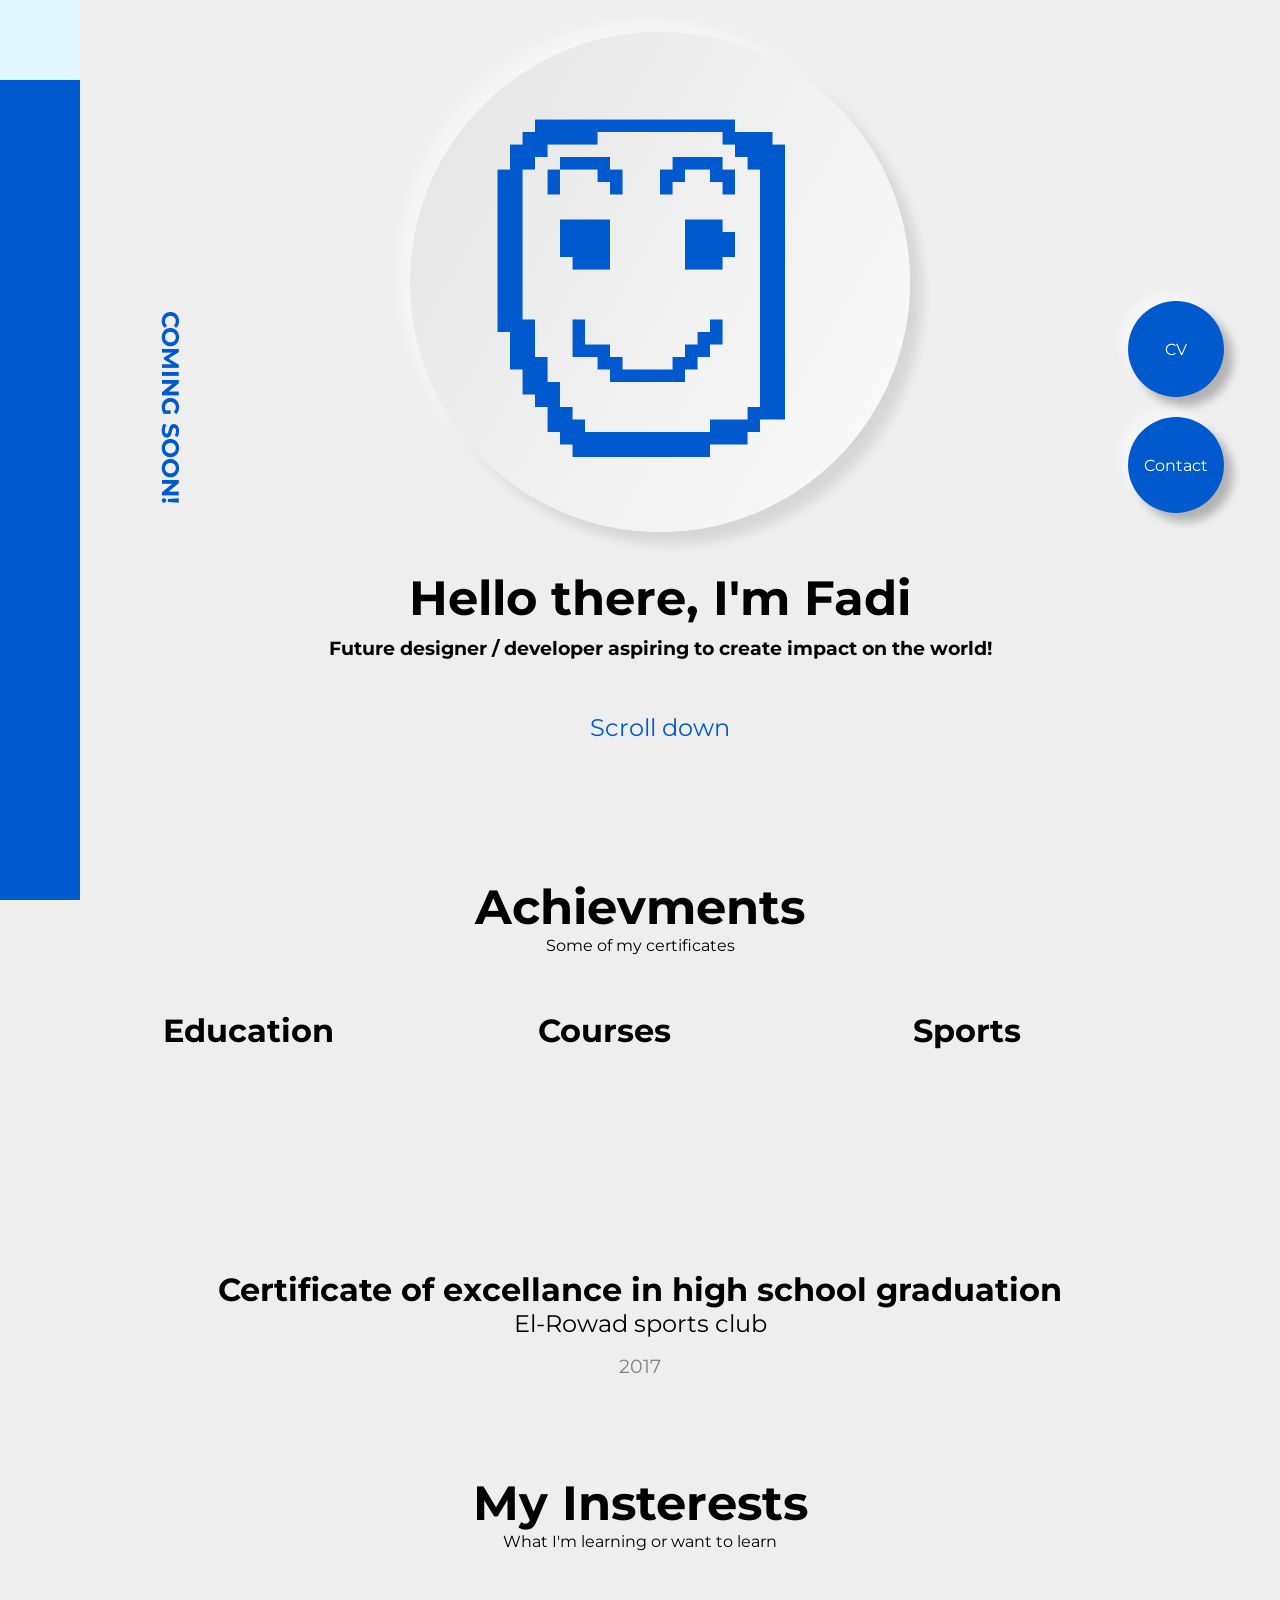
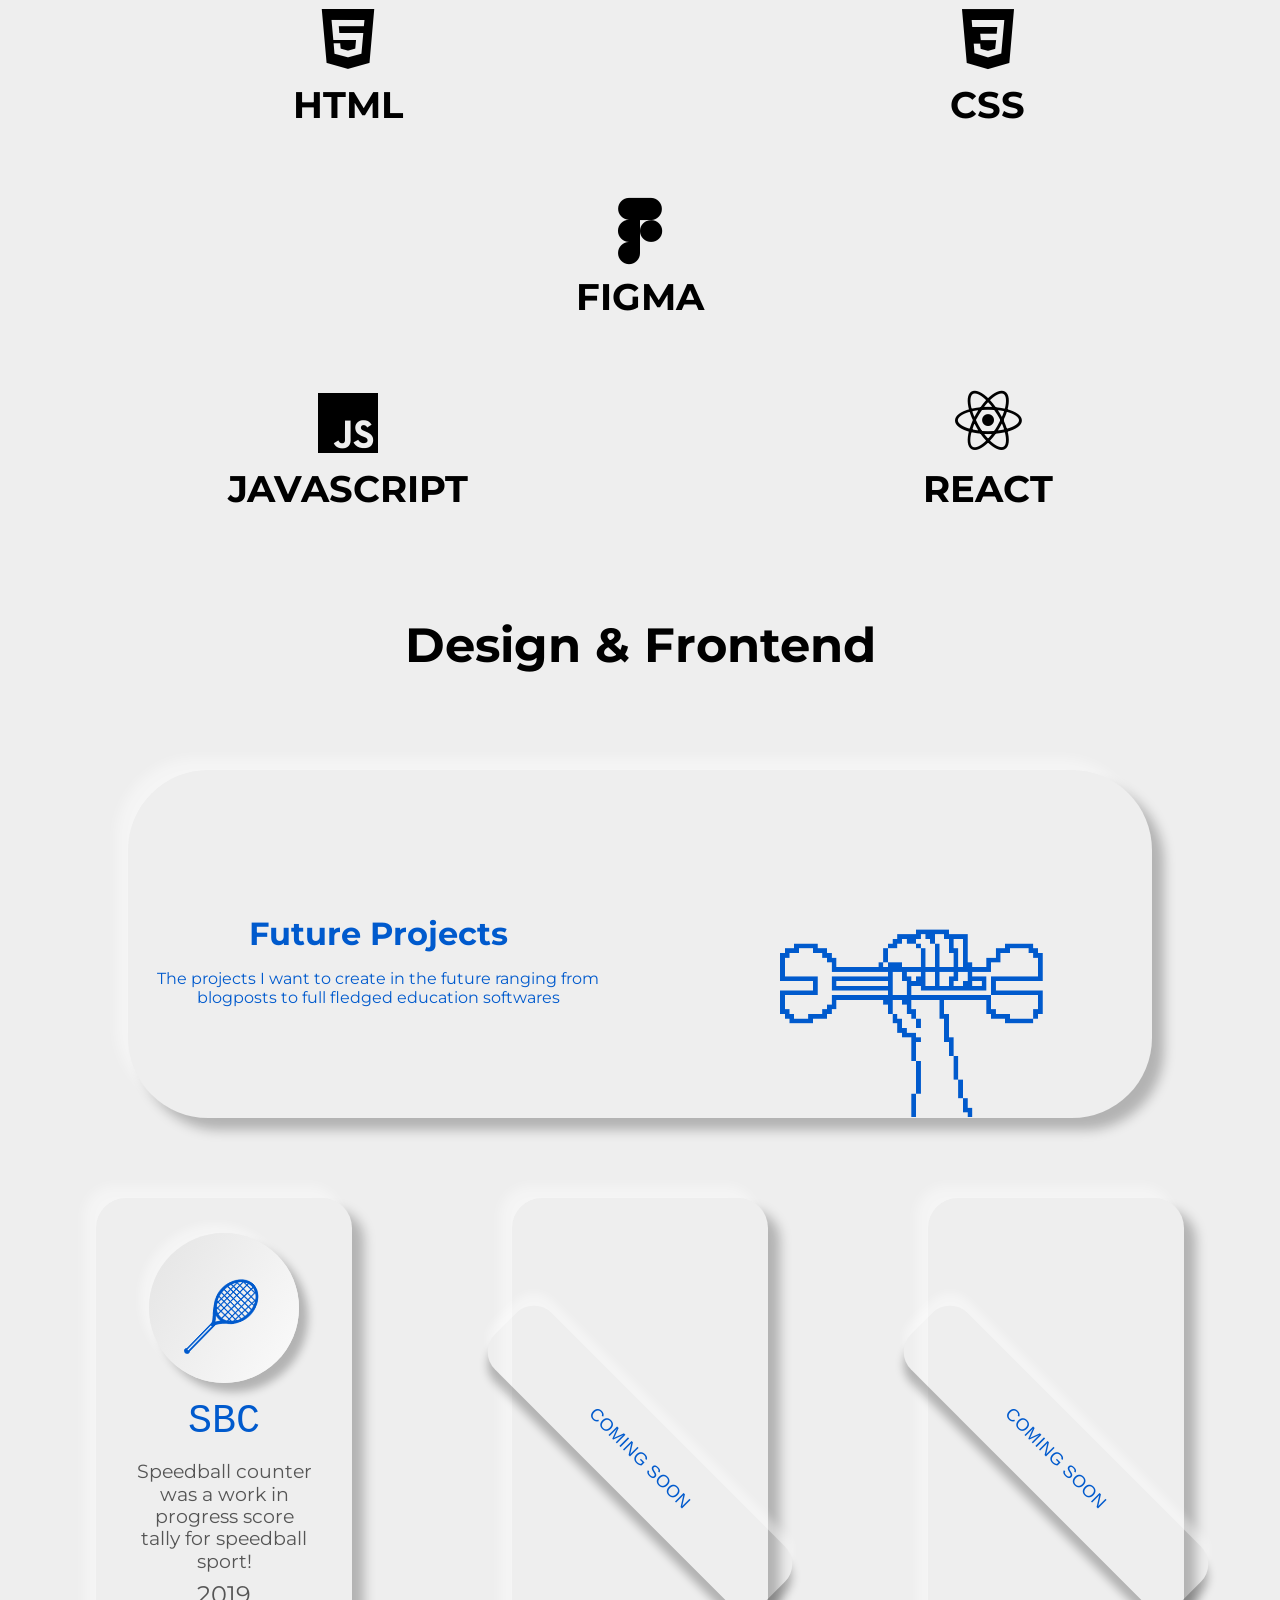
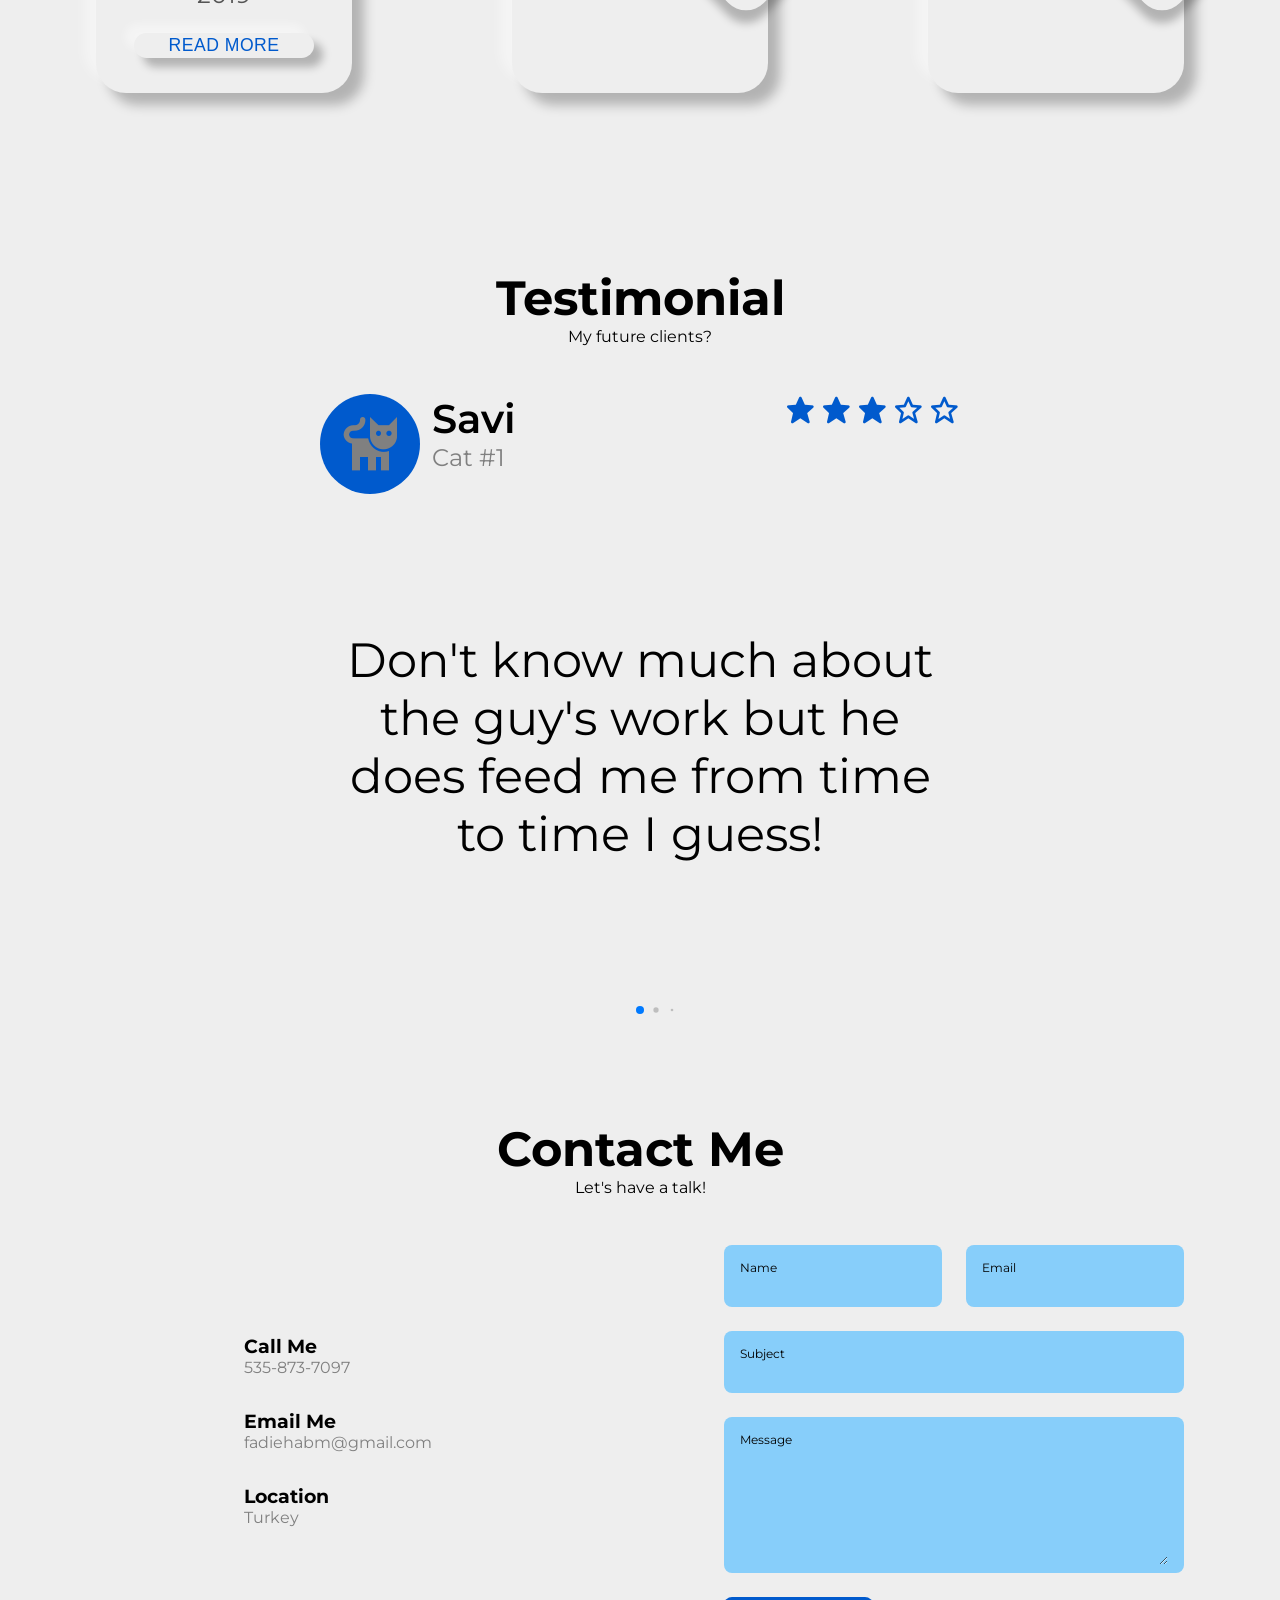
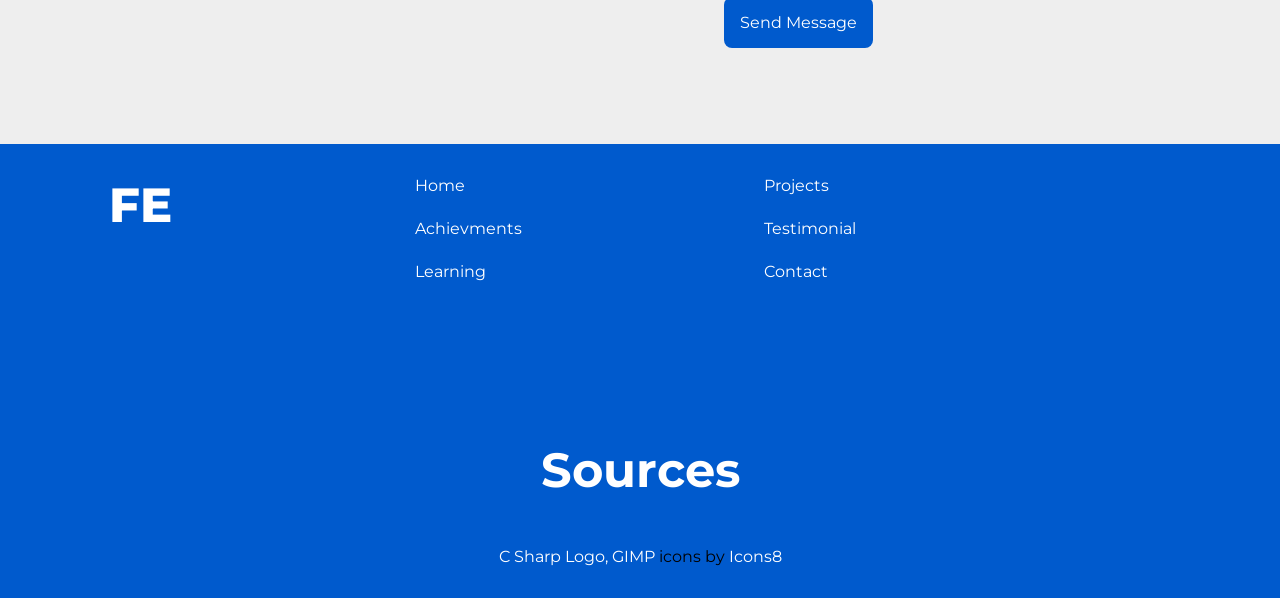
==== index.html @ aa42fa0e "Add files via upload" ====
<!DOCTYPE html>
<html lang="en">
    <head>
        <meta charset="UTF-8">
        <meta http-equiv="X-UA-Compatible" content="IE=edge">
        <meta name="viewport" content="width=device-width, initial-scale=1.0">
        <!--==================== TITLE & ICON ====================-->
        <title>F-Ehab</title>
        <link rel="icon" type="image/x-icon" href="favico.ico" />
        <!--==================== ICONS ====================-->
        <link rel="stylesheet" href="https://unicons.iconscout.com/release/v4.0.0/css/line.css">
        <link rel='stylesheet' href='https://unpkg.com/boxicons@2.1.2/css/boxicons.min.css'>
        <!--==================== CSS ====================-->
        <link rel="stylesheet" href="assets/css/styles.css">
        <!--==================== SWIPER CSS ====================-->
        <link rel="stylesheet" href="assets/css/swiper-bundle.min.css">
        <!--==================== SCROLL REVEAL ====================-->
        <script src="https://unpkg.com/scrollreveal"></script>
    </head>
    <body id="body-pd">
        <!--==================== NAV ====================-->
        <header class="header" id="header">
            <nav class="navbar" id="nav">
                <ul class="navbar-nav">
                    <li class="logo">
                        <a href="#home" class="nav-link active-link">
                            <span class="logo-text">fe</span>
                            <i class="uil uil-angle-double-right logo__icon"></i>
                        </a>
                    </li>
                    <li class="nav-item">
                        <a href="#achievment" class="nav-link">
                            <i class="uil uil-trophy"></i>
                            <span class="link-text">Achievments</span>
                        </a>
                    </li>
                    <li class="nav-item">
                        <a href="#learning" class="nav-link">
                            <i class="uil uil-graduation-cap"></i>
                            <span class="link-text">Insterests</span>
                        </a>
                    </li>
                    <li class="nav-item">
                        <a href="#projects" class="nav-link">
                            <i class="uil uil-wrench"></i>
                            <span class="link-text">Projects</span>
                        </a>
                    </li>
                    <li class="nav-item">
                        <a href="#testimonial" class="nav-link">
                            <i class="uil uil-star"></i>
                            <span class="link-text">Testimonial</span>
                        </a>
                    </li>
                    <li class="nav-item">
                        <a href="#contact" class="nav-link">
                            <i class="uil uil-comment-message"></i>
                            <span class="link-text">Contact</span>
                        </a>
                    </li>
                    <li class="nav-item">
                        <a class="nav-link color__mode__btn">
                            <i class="uil uil-moon"></i>
                            <span class="link-text">Theme</span>
                        </a>
                    </li>
                </ul>    
            </nav>
        </header>
        <!--==================== MAIN ====================-->
        <main class="main">
            <!--==================== HOME ====================-->
            <section class="home section" id="home">
                <div class="home__container container grid">
                    <div class="home__social">
                        <a href="#" class="home__social-icon">
                            <i class="uil uil-linkedin-alt"></i>
                        </a>
                        <a href="#" class="home__social-icon">
                            <i class="uil uil-dribbble"></i>
                        </a>
                        <a href="https://github.com/fe-designs" target="_blank" class="home__social-icon">
                            <i class="uil uil-github-alt"></i>
                        </a>
                    </div>
                    <h2 class="social__coming">COMING SOON!</h2>
                    <div class="home__content grid">
                        
                        <div class="home__img__bg">
                            <img src="assets/img/main/Blue Mask.png" class="home__image1" alt="">
                            <img src="assets/img/main/Happy mask.png" class="home__image2" alt="">
                        </div>

                        <div class="home__data">
                            <h1 class="home__title">Hello there, I'm Fadi</h1>
                            <h3 class="home__subtitle">Future designer / developer aspiring to create impact on the world!</h3>
                            <div class="home__scroll">
                                <a href="#achievment" class="home__scroll-button button--flex">
                                    <span class="home__scroll-name">Scroll down</span>
                                    <i class="uil uil-mouse-alt home__scroll-mouse"></i>
                                    <i class="uil uil-arrow-down home__scroll-arrow"></i>
                                </a>
                            </div>                            
                        </div>
                    </div>
                    <div class="home__buttons">
                        <a download="" href="assets/pdf/Dummy CV.pdf" class="home__button button button--flex">
                            <span class="button__text">CV</span>
                            <i class="uil uil-download-alt button__icon--download"></i>
                        </a>
                        <a href="#contact" class="home__button button button--flex">Contact<i class="uil uil-message button__icon"></i></a>
                    </div>
                </div>
            </section>
            <!--==================== ACHIEVMENT ====================-->
            <section class="achievment section" id="achievment">
                <h1 class="section__title">Achievments</h2>
                <span class="section__subtitle">Some of my certificates</span>
                <div class="achievment__container container">
                    <div class="achievment__tabs">
                        <div class="achievment__tab button--flex achievment__active" data-target='#education'>
                            <i class="uil uil-graduation-cap achievment__icon"></i>
                            <strong>Education</strong>
                        </div>
                        <div class="achievment__tab button--flex" data-target='#courses'>
                            <i class="uil uil-award achievment__icon"></i>
                            <strong>Courses</strong>
                        </div>
                        <div class="achievment__tab button--flex" data-target='#sports'>
                            <i class="uil uil-swimmer achievment__icon"></i>
                            <strong>Sports</strong>
                        </div>
                    </div>
                    <div class="achievment__sections">
                        <!--==================== ACIEVMENT  CONTENT 1 ====================-->
                        <div class="swiper achievment__content achievment__active" data-content id="education">
                            <div class="swiper-wrapper">
                                <!--==================== Certificate 1 ====================-->
                                <div class="achievment__data swiper-slide grid">
                                    <div class="certificate__images">
                                        <img src="assets/img/certificates/Academic/RC-A-1.png" class="certificate__image1" alt="">
                                    </div>
                                    <div class="certificate__data">
                                        <h3 class="certificate__title">Certificate of excellance in high school graduation</h3>
                                        <span class="certificate__subtitle">El-Rowad sports club</span>
                                        <div class="certificate__calender"><i class="uil uil-calendar-alt"></i>2017</div>
                                    </div>
                                </div>
                                
                            </div> 
                            <div class="swiper-button-next"></div>
                            <div class="swiper-button-prev"></div>
                            <div class="swiper-pagination"></div>                                                  
                        </div>
                        <!--==================== ACIEVMENT  CONTENT 2 ====================-->
                        <div class="swiper achievment__content" data-content id="courses">
                            <div class="swiper-wrapper">
                                <!--==================== Certificate 1 ====================-->
                                <div class="achievment__data swiper-slide grid">
                                    <div class="certificate__images">
                                        <img src="assets/img/certificates/U-D.png" class="certificate__image1" alt="">
                                    </div>
                                    <div class="certificate__data">
                                        <h3 class="certificate__title">Data Analysis</h3>
                                        <span class="certificate__subtitle">Udacity</span>
                                        <div class="certificate__calender"><i class="uil uil-calendar-alt"></i>2021</div>
                                    </div>
                                </div>    
                                <!--==================== Certificate 2 ====================-->
                                <div class="achievment__data swiper-slide grid">
                                    <div class="certificate__images">
                                        <img src="assets/img/certificates/U-M.png" class="certificate__image1" alt="">
                                    </div>
                                    <div class="certificate__data">
                                        <h3 class="certificate__title">Digital Marketing</h3>
                                        <span class="certificate__subtitle">Udacity</span>
                                        <div class="certificate__calender"><i class="uil uil-calendar-alt"></i>2020</div>
                                    </div>
                                </div>
                                <!--==================== Certificate 3 ====================-->
                                <div class="achievment__data swiper-slide grid">
                                    <div class="certificate__images">
                                        <img src="assets/img/certificates/U-W.png" class="certificate__image1" alt="">
                                    </div>
                                    <div class="certificate__data">
                                        <h3 class="certificate__title">Web Development</h3>
                                        <span class="certificate__subtitle">Udacity</span>
                                        <div class="certificate__calender"><i class="uil uil-calendar-alt"></i>2020</div>
                                    </div>
                                </div>
                                <!--==================== Certificate 4 ====================-->
                                <div class="achievment__data swiper-slide grid">
                                    <div class="certificate__images">
                                        <img src="assets/img/certificates/C-1.png" class="certificate__image1" alt="">
                                    </div>
                                    <div class="certificate__data">
                                        <h3 class="certificate__title">Python Programming</h3>
                                        <span class="certificate__subtitle">Coursera</span>
                                        <div class="certificate__calender"><i class="uil uil-calendar-alt"></i>2020</div>
                                    </div>
                                </div>
                                <!--==================== Certificate 5 ====================-->
                                <div class="achievment__data swiper-slide grid">
                                    <div class="certificate__images">
                                        <img src="assets/img/certificates/C-2.png" class="certificate__image1" alt="">
                                    </div>
                                    <div class="certificate__data">
                                        <h3 class="certificate__title">Python Programming</h3>
                                        <span class="certificate__subtitle">Coursera</span>
                                        <div class="certificate__calender"><i class="uil uil-calendar-alt"></i>2020</div>
                                    </div>
                                </div>
                                <!--==================== Certificate 6 ====================-->
                                <div class="achievment__data swiper-slide grid">
                                    <div class="certificate__images">
                                        <img src="assets/img/certificates/C-3.png" class="certificate__image1" alt="">
                                    </div>
                                    <div class="certificate__data">
                                        <h3 class="certificate__title">Python Programming</h3>
                                        <span class="certificate__subtitle">Coursera</span>
                                        <div class="certificate__calender"><i class="uil uil-calendar-alt"></i>2020</div>
                                    </div>
                                </div>
                                <!--==================== Certificate 7 ====================-->
                                <div class="achievment__data swiper-slide grid">
                                    <div class="certificate__images">
                                        <img src="assets/img/certificates/C-4.png" class="certificate__image1" alt="">
                                    </div>
                                    <div class="certificate__data">
                                        <h3 class="certificate__title">Python Programming</h3>
                                        <span class="certificate__subtitle">Coursera</span>
                                        <div class="certificate__calender"><i class="uil uil-calendar-alt"></i>2020</div>
                                    </div>
                                </div>
                                <!--==================== Certificate 8 ====================-->
                                <div class="achievment__data swiper-slide grid">
                                    <div class="certificate__images">
                                        <img src="assets/img/certificates/C-5.png" class="certificate__image1" alt="">
                                    </div>
                                    <div class="certificate__data">
                                        <h3 class="certificate__title">Python Programming</h3>
                                        <span class="certificate__subtitle">Coursera</span>
                                        <div class="certificate__calender"><i class="uil uil-calendar-alt"></i>2020</div>
                                    </div>
                                </div>
                                <!--==================== Certificate 9 ====================-->
                                <div class="achievment__data swiper-slide grid">
                                    <div class="certificate__images">
                                        <img src="assets/img/certificates/C-S.png" class="certificate__image1" alt="">
                                    </div>
                                    <div class="certificate__data">
                                        <h3 class="certificate__title">Python Programming</h3>
                                        <span class="certificate__subtitle">Coursera</span>
                                        <div class="certificate__calender"><i class="uil uil-calendar-alt"></i>2020</div>
                                    </div>
                                </div>
                                <!--==================== Certificate 10 ====================-->
                                <div class="achievment__data swiper-slide grid">
                                    <div class="certificate__images">
                                        <img src="assets/img/certificates/C-L.png" class="certificate__image1" alt="">
                                    </div>
                                    <div class="certificate__data">
                                        <h3 class="certificate__title">Learning How to Learn</h3>
                                        <span class="certificate__subtitle">Coursera</span>
                                        <div class="certificate__calender"><i class="uil uil-calendar-alt"></i>2021</div>
                                    </div>
                                </div>
                            </div>
                            <div class="swiper-button-next"></div>
                            <div class="swiper-button-prev"></div>
                            <div class="swiper-pagination"></div>                                                 
                        </div>
                        <!--==================== ACIEVMENT  CONTENT 3 ====================-->
                        <div class="swiper achievment__content" data-content id="sports">
                            <div class="swiper-wrapper">
                                <!--==================== Certificate 1 ====================-->
                                <div class="achievment__data swiper-slide grid">
                                    <div class="certificate__images">
                                        <img src="assets/img/certificates/Sports/S-S-1.png" class="certificate__image2" alt="">
                                    </div>
                                    <div class="certificate__data">
                                        <h3 class="certificate__title">7th place in 50m breaststroke</h3>
                                        <span class="certificate__subtitle">Cairo Swimming Zone</span>
                                        <div class="certificate__calender"><i class="uil uil-calendar-alt"></i>2011</div>
                                    </div>
                                </div>
                                <!--==================== Certificate 2 ====================-->
                                <div class="achievment__data swiper-slide grid">
                                    <div class="certificate__images">
                                        <img src="assets/img/certificates/Sports/S-S-2.png" class="certificate__image2" alt="">
                                    </div>
                                    <div class="certificate__data">
                                        <h3 class="certificate__title">7th place in 50m freestroke</h3>
                                        <span class="certificate__subtitle">Cairo Swimming Zone</span>
                                        <div class="certificate__calender"><i class="uil uil-calendar-alt"></i>2011</div>
                                    </div>
                                </div>
                                <!--==================== Certificate 3 ====================-->
                                <div class="achievment__data swiper-slide grid">
                                    <div class="certificate__images">
                                        <img src="assets/img/certificates/Sports/S-S-3.png" class="certificate__image2" alt="">
                                    </div>
                                    <div class="certificate__data">
                                        <h3 class="certificate__title">6th place in 100m freestroke</h3>
                                        <span class="certificate__subtitle">Cairo Swimming Zone</span>
                                        <div class="certificate__calender"><i class="uil uil-calendar-alt"></i>2011</div>
                                    </div>
                                </div>
                                <!--==================== Certificate 4 ====================-->
                                <div class="achievment__data swiper-slide grid">
                                    <div class="certificate__images">
                                        <img src="assets/img/certificates/Sports/Medals.png" class="certificate__image1" alt="">
                                    </div>
                                    <div class="certificate__data">
                                        <h3 class="certificate__title">Medals</h3>
                                        <span class="certificate__subtitle">-</span>
                                        <div class="certificate__calender"><i class="uil uil-calendar-alt"></i>-</div>
                                    </div>
                                </div>
                            </div>
                            <div class="swiper-button-next"></div>
                            <div class="swiper-button-prev"></div>
                            <div class="swiper-pagination"></div>                   
                        </div>
                    </div>
                </div>
            </section>
            <!--==================== LEARNING ====================-->
            <section class="learning section" id="learning">
                <h2 class="section__title">My Insterests</h2>
                <span class="section__subtitle">What I'm learning or want to learn</span>

                <div class="learning__container container grid">
                    <!--==================== LEARNING 1 ====================-->
                        <div class="learning__contents learning__active">
                            <div class="learning__contents1 grid">
                                <div class="learning__content1">
                                    <i class='bx bxl-html5 learning__icon'></i>
                                    <h3 class="learning__title">HTML</h3>
                                </div>
                                <div class="learning__content2">
                                    <i class='bx bxl-css3 learning__icon'></i>
                                    <h3 class="learning__title">CSS</h3>
                                </div>
                                <div class="learning__content3">
                                    <i class='bx bxl-figma learning__icon'></i>
                                    <h3 class="learning__title">FIGMA</h3>
                                </div>
                                <div class="learning__content4">
                                    <i class='bx bxl-javascript learning__icon' ></i>
                                    <h3 class="learning__title">JAVASCRIPT</h3>
                                </div>
                                <div class="learning__content5">
                                    <i class='bx bxl-react learning__icon'></i>
                                    <h3 class="learning__title">REACT</h3>
                                </div>
                            </div>
                            <h1 class="learning__catogery__title">Design & Frontend</h1>
                        </div>
                    <!--==================== LEARNING 2 ====================-->
                        <div class="learning__contents">
                            <div class="learning__contents2 grid">
                                <div class="learning__content1">
                                    <i class='bx bxl-python learning__icon'></i>
                                    <h3 class="learning__title">PYTHON</h3>
                                </div>
                                <div class="learning__content2">
                                    <i class='bx bxl-flask learning__icon'></i>
                                    <h3 class="learning__title">FLASK</h3>
                                </div>
                                <div class="learning__content3">
                                    <i class='bx bxl-postgresql learning__icon'></i>
                                    <h3 class="learning__title">POSTGRESQL</h3>
                                </div>
                            </div>
                            <h1 class="learning__catogery__title">Backend</h1>
                        </div>
                    <!--==================== LEARNING 3 ====================-->
                        <div class="learning__contents">
                            <div class="learning__contents3 grid">
                                <div class="learning__content1">
                                    <i class='bx bxl-unity learning__icon'></i>
                                    <h3 class="learning__title">UNITY</h3>
                                </div>
                                <div class="learning__content2">
                                    <img src="assets/img/other/icons8-c-sharp-logo.svg" alt="" class="learning__icon">
                                    <h3 class="learning__title">C#</h3>
                                </div>
                                <div class="learning__content3">
                                    <img src="assets/img/other/icons8-gimp.svg" alt="" class="learning__icon">
                                    <h3 class="learning__title">GIMP</h3>
                                </div>
                                <div class="learning__content4">
                                    <i class='bx bxl-blender learning__icon'></i>
                                    <h3 class="learning__title">BLENDER</h3>
                                </div>
                            </div>
                            <h1 class="learning__catogery__title">Game DEV</h1>
                        </div>
                </div>
            </section>
            <!--==================== PROJECTS ====================-->
            <section class="projects section" id="projects">
                <div class="intro__bg">
                    <div class="intro__container container grid">
                        <div class="intro__data">
                            <h2 class="intro__title">Future Projects</h2>
                            <p class="intro__description">The projects I want to create in the future ranging from blogposts to full fledged education softwares</p>
                        </div>
                        <img src="assets/img/projects/Project_img1.png" alt="" class="intro__img">
                    </div>
                </div>
                <div class="projects__container">
                    <!--==================== PROJECT 1 ====================-->
                    <div class="project__content">
                        <div class="icon">
                            <img src="assets/img/projects/RacketDrawing2.png" alt="" class="project__img">
                        </div>
                        <h1 class="project__title">SBC</h1>
                        <P class="project__description">Speedball counter was a work in progress score tally for speedball sport!</P>
                        <div class="project__date"><i class="uil uil-calendar-alt"></i>2019</div>
                        <button class="project__btn" id="open-project-modal">Read more</button>
                    </div>
                    <div class="project__modal__container" id="project-modal-container">
                        <div class="project__modal__content">
                            <div class="modal__close close-project-modal" title="Close">
                                <i class="uil uil-times"></i>
                            </div>  
                            <h1 class="project__modal__title">SBC</h1>
                            <span class="project__modal__date">2019</span>     
                            <div class="project__img__group">
                                <img src="assets/img/projects/Project1/1.jpeg" class="project__modal__img" alt="">
                                <img src="assets/img/projects/Project1/2.jpeg" class="project__modal__img" alt="">
                                <img src="assets/img/projects/Project1/3.jpeg" class="project__modal__img" alt="">
                                <img src="assets/img/projects/Project1/4.jpeg" class="project__modal__img" alt="">
                            </div>
                            <div class="project__img__group">
                                <img src="assets/img/projects/Project1/5.jpeg" class="project__modal__img" alt="">
                                <img src="assets/img/projects/Project1/6.jpeg" class="project__modal__img" alt="">
                                <img src="assets/img/projects/Project1/7.jpeg" class="project__modal__img" alt="">
                                <img src="assets/img/projects/Project1/8.jpeg" class="project__modal__img" alt="">
                            </div>
                            <div class="project__modal__icons">Technology Used: <i class="uil uil-android"></i><i class='bx bxl-java'></i></div>
                            <p class="project__modal__description"><strong>Description:</strong> This was an app done using android studio and Java to tally points for the different game modes of
                                 speedball sport!<br> <br>
                                <strong>features:</strong><br>
                                - Two modes <br>
                                - Voice assistant <br>
                                - Saving scores <br>
                                - History for individual rounds <br>
                                - Deleting Scores
                            </p>  
                            <div class="modal__close3 close-project-modal" title="Close">
                                <i class="uil uil-times"></i>
                            </div> 
                        </div>
                    </div>
                    <!--==================== PROJECT 2 ====================-->
                    <div class="project__content">
                        <button class="btn2">COMING SOON</button>
                    </div>
                    <!--==================== PROJECT 3 ====================-->
                    <div class="project__content">
                        <button class="btn2">COMING SOON</button>
                    </div>
                </div>
            </section>
            <!--==================== TESTIMONIAL ====================-->
            <section class="testimonial section" id="testimonial">
                <h2 class="section__title">Testimonial</h2>
                <span class="section__subtitle">My future clients?</span>
                <div class="swiper testimonial__container">
                    <div class="swiper-wrapper">
                        <!--==================== TESTIMONIAL 1 ====================-->
                        <div class="testimonial__content swiper-slide">
                            <div class="testimonial__data">
                                <div class="testimonial__header">
                                    <div class="testimonial__img__bg">
                                        <i class='bx bxs-cat testimonial__img1'></i>
                                    </div>
                                    <div>
                                        <h3 class="testimonial__name">Savi</h3>
                                        <span class="testimonial__job">Cat #1</span>
                                    </div>
                                </div>

                                <div>
                                    <i class='bx bxs-star testimonial__icon-star'></i>
                                    <i class='bx bxs-star testimonial__icon-star'></i>
                                    <i class='bx bxs-star testimonial__icon-star'></i>
                                    <i class='bx bx-star testimonial__icon-star' ></i>
                                    <i class='bx bx-star testimonial__icon-star' ></i>
                                </div>
                            </div>

                            <p class="testimonial__description">Don't know much about the guy's work but he does feed me from time to time I guess!</p>
                        </div>

                        <!--==================== TESTIMONIAL 2 ====================-->
                        <div class="testimonial__content swiper-slide">
                            <div class="testimonial__data">
                                <div class="testimonial__header">
                                    <div class="testimonial__img__bg">
                                        <i class='bx bxs-cat testimonial__img2'></i>
                                    </div>
                                    <div>
                                        <h3 class="testimonial__name">Icy</h3>
                                        <span class="testimonial__job">Cat #2</span>
                                    </div>
                                </div>

                                <div>
                                    <i class='bx bx-star testimonial__icon-star' ></i>
                                    <i class='bx bx-star testimonial__icon-star' ></i>
                                    <i class='bx bx-star testimonial__icon-star' ></i>
                                    <i class='bx bx-star testimonial__icon-star' ></i>
                                    <i class='bx bx-star testimonial__icon-star' ></i>
                                </div>
                            </div>

                            <p class="testimonial__description2">Meow?</p>
                        </div>

                        <!--==================== TESTIMONIAL 3 ====================-->
                        <div class="testimonial__content swiper-slide">
                            <div></div>
                            <p class="testimonial__description">Error: Needs Actual Clients!</p>
                        </div>
                    </div>
                    <div class="swiper-pagination swiper-pagination-testimonial"></div>
                </div>
            </section>
            <!--==================== CONTACT ====================-->
            <section class="contact section" id="contact">
                <h2 class="section__title">Contact Me</h2>
                <span class="section__subtitle">Let's have a talk!</span>
                <div class="contact__container container grid">
                    <div class="contact__infos">
                        <div class="contact__information">
                            <i class="uil uil-phone contact__icon"></i>

                            <div>
                                <h3 class="contact__title">Call Me</h3>
                                <span class="contact__subtitle">535-873-7097</span>
                            </div>
                        </div>

                        <div class="contact__information">
                            <i class="uil uil-envelope contact__icon"></i>

                            <div>
                                <h3 class="contact__title">Email Me</h3>
                                <a href="mailto:fadiehab5tu@gmail.com" class="contact__subtitle">fadiehabm@gmail.com</a>
                            </div>
                        </div>

                        <div class="contact__information">
                            <i class="uil uil-map-marker contact__icon"></i>

                            <div>
                                <h3 class="contact__title">Location</h3>
                                <span class="contact__subtitle">Turkey</span>
                            </div>
                        </div>
                    </div>

                    <form action="" class="contact__form grid">
                        <div class="contact__inputs grid">
                            <div class="contact__content">
                                <lable class="contact__label">Name</lable>
                                <input type="text" class="contact__input">
                            </div>
                            <div class="contact__content">
                                <lable class="contact__label">Email</lable>
                                <input type="email" class="contact__input">
                            </div>
                        </div>
                        <div class="contact__content">
                            <lable class="contact__label">Subject</lable>
                            <input type="text" class="contact__input">
                        </div>
                        <div class="contact__content">
                            <lable class="contact__label">Message</lable>
                            <textarea name="" id="" cols="0" rows="7" class="contact__input"></textarea>
                        </div>
                        <div>
                            <a href="#sendMessage" class="button button--flex">
                                Send Message
                                <i class="uil uil-message button__icon"></i>
                            </a>                            
                        </div>
                    </form>
                </div>
            </section>
            <!--==================== FOOTER ====================-->
            <footer class="footer">
                <div class="footer__bg">
                    <div class="footer__container container grid">
                        <div class="footer__title__parent">
                            <a href="#home" class="footer__title">FE</a>
                        </div>

                        <ul class="footer__links1">
                            <li>
                                <a href="#home" class="footer__link">Home</a>
                            </li>
                            <li>
                                <a href="#achievment" class="footer__link">Achievments</a>
                            </li>
                            <li>
                                <a href="#learning" class="footer__link">Learning</a>
                            </li>
                        </ul>
                        <ul class="footer__links2">
                            <li>
                                <a href="#projects" class="footer__link">Projects</a>
                            </li>
                            <li>
                                <a href="#testimonial" class="footer__link">Testimonial</a>
                            </li>
                            <li>
                                <a href="#contact" class="footer__link">Contact</a>
                            </li>
                        </ul>

                        <div class="footer__socials">
                            <a href="#footer" class="footer__social">
                                <i class="uil uil-facebook-f"></i>
                            </a>
                            <a href="#footer" class="footer__social">
                                <i class="uil uil-instagram"></i>
                            </a>
                            <a href="#footer" class="footer__social">
                                <i class="uil uil-twitter-alt"></i>
                            </a>
                        </div>
                    </div>
                    <div class="grid" style="gap: 0;">
                        <a href="#sources" class="sources__modal__link" id="open-modal">Sources</a>
                        <div>
                            <a target="_blank" href="https://icons8.com/icon/55205/c-sharp-logo" style="color: #fff;">C Sharp Logo, </a><a target="_blank" href="https://icons8.com/icon/39868/gimp" style="color: #fff;">GIMP</a> icons by <a target="_blank" href="https://icons8.com" style="color: #fff;">Icons8</a> 
                        </div>  
                    </div>
                    
                    <div class="sources__container" id="sources-modal-container">
                        <div class="sources__content">
                            <div class="modal__close close-modal" title="Close">
                                <i class="uil uil-times"></i>
                            </div>   
                            <h2>Most of the sources / tutorials I used to put together this site!</h2>    
                            <i class="uil uil-youtube sources__icon">Youtube!</i>
                            <ul class="sources__list">
                                <li class="source__item">
                                    <a href="https://www.youtube.com/watch?v=27JtRAI3QO8" target="_blank" class="source">youtube.com/watch?v=27JtRAI3QO8</a>
                                </li>
                                <li class="source__item">
                                    <a href="https://www.youtube.com/watch?v=biOMz4puGt8" target="_blank" class="source">youtube.com/watch?v=biOMz4puGt8</a>
                                </li>
                                <li class="source__item">
                                    <a href="https://www.youtube.com/watch?v=0xMQfnTU6oo" target="_blank" class="source">youtube.com/watch?v=0xMQfnTU6oo</a>
                                </li>
                                <li class="source__item">
                                    <a href="https://www.youtube.com/watch?v=AOxKn4_j4JQ" target="_blank" class="source">youtube.com/watch?v=AOxKn4_j4JQ</a>
                                </li>
                                <li class="source__item">
                                    <a href="https://www.youtube.com/watch?v=MCMZXn8vzlg" target="_blank" class="source">youtube.com/watch?v=MCMZXn8vzlg</a>
                                </li>
                                <li class="source__item">
                                    <a href="https://www.youtube.com/watch?v=fBRzD6dwJfw" target="_blank" class="source">youtube.com/watch?v=fBRzD6dwJfw</a>
                                </li>
                                <li class="source__item">
                                    <a href="https://www.youtube.com/watch?v=F3ABpPwexCg" target="_blank" class="source">youtube.com/watch?v=F3ABpPwexCg</a>
                                </li>
                                <li class="source__item">
                                    <a href="https://www.youtube.com/watch?v=8tSbE3X29kQ" target="_blank" class="source">youtube.com/watch?v=8tSbE3X29kQ</a>
                                </li>
                                <li class="source__item">
                                    <a href="https://www.youtube.com/watch?v=kk5dZVfCpgk" target="_blank" class="source">youtube.com/watch?v=kk5dZVfCpgk</a>
                                </li>
                                <li class="source__item">
                                    <a href="https://www.youtube.com/watch?v=NQP89ish9t8" target="_blank" class="source">youtube.com/watch?v=NQP89ish9t8</a>
                                </li>
                                <li class="source__item">
                                    <a href="https://www.youtube.com/watch?v=sFSJfxFb5XA" target="_blank" class="source">youtube.com/watch?v=sFSJfxFb5XA/a>
                                </li>
                                <li class="source__item">
                                    <a href="https://www.youtube.com/watch?v=mPGi1IHQxFM" target="_blank" class="source">youtube.com/watch?v=mPGi1IHQxFM</a>
                                </li>
                            </ul>

                            <i class="uil uil-globe sources__icon">Web!</i>
                            <ul class="sources__list">
                                <li class="source__item">
                                    <a href="https://swiperjs.com/" target="_blank" class="source">https://swiperjs.com/</a>
                                </li>
                                <li class="source__item">
                                    <a href="https://iconscout.com/" target="_blank" class="source">https://iconscout.com/</a>
                                </li>
                                <li class="source__item">
                                    <a href="https://icons8.com/" target="_blank" class="source">https://icons8.com/</a>
                                </li>
                                <li class="source__item">
                                    <a href="https://boxicons.com/" target="_blank" class="source">https://boxicons.com/</a>
                                </li>
                                <li class="source__item">
                                    <a href="https://scrollrevealjs.org/" target="_blank" class="source">https://scrollrevealjs.org/</a>
                                </li>
                                <li class="source__item">
                                    <a href="https://favicon.io/favicon-converter/" target="_blank" class="source">https://favicon.io/favicon-converter/</a>
                                </li>
                                <li class="source__item">
                                    <a href="https://stackoverflow.com/questions/17296919/how-to-prevent-css3-animation-reset-when-finished" target="_blank" class="source">https://stackoverflow.com/questions/17296919/how-to-prevent-css3-animation-reset-when-finished</a>
                                </li>
                                <li class="source__item">
                                    <a href="https://www.w3docs.com/snippets/css/how-to-create-animation-on-page-load.html" target="_blank" class="source">https://www.w3docs.com/snippets/css/how-to-create-animation-on-page-load.html</a>
                                </li>
                                <li class="source__item">
                                    <a href="https://stackoverflow.com/questions/4405954/how-do-i-remove-the-horizontal-scrollbar-in-a-div" target="_blank" class="source">https://stackoverflow.com/questions/4405954/how-do-i-remove-the-horizontal-scrollbar-in-a-div</a>
                                </li>
                                <li class="source__item">
                                    <a href="https://blog.hubspot.com/website/center-an-image-in-html#:~:text=Step%201%3A%20Wrap%20the%20image,to%20a%20fixed%20length%20value." target="_blank" class="source">https://blog.hubspot.com/website/center-an-image-in-html#:~:text=Step%201%3A%20Wrap%20the%20image,to%20a%20fixed%20length%20value.</a>
                                </li>
                                <li class="source__item">
                                    <a href="https://www.geeksforgeeks.org/how-to-align-content-of-a-div-to-the-bottom-using-css/" target="_blank" class="source">https://www.geeksforgeeks.org/how-to-align-content-of-a-div-to-the-bottom-using-css/</a>
                                </li>
                                
                                <li class="source__item">
                                    <a href="https://stackoverflow.com/questions/9383163/how-do-i-position-a-div-at-the-bottom-center-of-the-screen" target="_blank" class="source">https://stackoverflow.com/questions/9383163/how-do-i-position-a-div-at-the-bottom-center-of-the-screen</a>
                                </li>
                                <li class="source__item">
                                    <a href="https://www.w3schools.com/js/js_if_else.asp" target="_blank" class="source">https://www.w3schools.com/js/js_if_else.asp</a>
                                </li>
                                <li class="source__item">
                                    <a href="https://stackoverflow.com/questions/6909692/how-to-perform-an-action-every-couple-of-seconds" target="_blank" class="source">https://stackoverflow.com/questions/6909692/how-to-perform-an-action-every-couple-of-seconds</a>
                                </li>
                                <li class="source__item">
                                    <a href="https://stackoverflow.com/questions/48152119/how-to-play-animation-on-div-with-javascript" target="_blank" class="source">https://stackoverflow.com/questions/48152119/how-to-play-animation-on-div-with-javascript</a>
                                </li>
                                <li class="source__item">
                                    <a href="https://stackoverflow.com/questions/30125705/css-how-to-make-an-element-fade-in-and-then-fade-out" target="_blank" class="source">https://stackoverflow.com/questions/30125705/css-how-to-make-an-element-fade-in-and-then-fade-out</a>
                                </li>
                                <li class="source__item">
                                    <a href="https://blog.hubspot.com/website/center-div-css#:~:text=To%20center%20a%20div%20horizontally%20on%20a%20page%2C%20simply%20set,equally%20between%20the%20two%20margins" target="_blank" class="source">https://blog.hubspot.com/website/center-div-css#:~:text=To%20center%20a%20div%20horizontally%20on%20a%20page%2C%20simply%20set,equally%20between%20the%20two%20margins</a>
                                </li>
                                <li class="source__item">
                                    <a href="https://stackoverflow.com/questions/11628764/wrapping-a-div-around-content-and-keeping-it-centered" target="_blank" class="source">https://stackoverflow.com/questions/11628764/wrapping-a-div-around-content-and-keeping-it-centered</a>
                                </li>
                                <li class="source__item">
                                    <a href="https://www.w3schools.com/cssref/css3_pr_box-shadow.asp" target="_blank" class="source">https://www.w3schools.com/cssref/css3_pr_box-shadow.asp</a>
                                </li>
                                <li class="source__item">
                                    <a href="https://www.w3schools.com/html/html_forms.asp" target="_blank" class="source">https://www.w3schools.com/html/html_forms.asp</a>
                                </li>
                                <li class="source__item">
                                    <a href="https://stackoverflow.com/questions/31763329/hide-div-when-user-reaches-the-bottom-of-page" target="_blank" class="source">https://stackoverflow.com/questions/31763329/hide-div-when-user-reaches-the-bottom-of-page</a>
                                </li>
                                <li class="source__item">
                                    <a href="https://bobbyhadz.com/blog/javascript-change-style-of-all-elements-with-class" target="_blank" class="source">https://bobbyhadz.com/blog/javascript-change-style-of-all-elements-with-class</a>
                                </li>
                                <li class="source__item">
                                    <a href="https://stackoverflow.com/questions/28726430/css-how-to-scale-an-image-from-the-center-instead-of-top-left" target="_blank" class="source">https://stackoverflow.com/questions/28726430/css-how-to-scale-an-image-from-the-center-instead-of-top-left</a>
                                </li>
                                <li class="source__item">
                                    <a href="https://www.w3schools.com/html/html_favicon.asp" target="_blank" class="source">https://www.w3schools.com/html/html_favicon.asp</a>
                                </li>
                                <li class="source__item">
                                    <a href="https://stackoverflow.com/questions/26986129/play-multiple-css-animations-at-the-same-time" target="_blank" class="source">https://stackoverflow.com/questions/26986129/play-multiple-css-animations-at-the-same-time</a>
                                </li>
                                <li class="source__item">
                                    <a href="https://www.w3schools.com/howto/tryit.asp?filename=tryhow_js_matchmedia" target="_blank" class="source">https://www.w3schools.com/howto/tryit.asp?filename=tryhow_js_matchmedia</a>
                                </li>
                                <li class="source__item">
                                    <a href="https://www.w3schools.com/css/css_list.asp" target="_blank" class="source">https://www.w3schools.com/css/css_list.asp</a>
                                </li>
                                <li class="source__item">
                                    <a href="https://www.w3schools.com/jsref/event_onmouseover.asp" target="_blank" class="source">https://www.w3schools.com/jsref/event_onmouseover.asp</a>
                                </li>
                                <li class="source__item">
                                    <a href="https://stackoverflow.com/questions/10765755/how-to-apply-multiple-transforms-in-css" target="_blank" class="source">https://stackoverflow.com/questions/10765755/how-to-apply-multiple-transforms-in-css</a>
                                </li>
                            </ul>  
                            <div class="modal__close2 close-modal" title="Close">
                                <i class="uil uil-times"></i>
                            </div> 
                        </div>
                    </div>
                </div>
            </footer>
        </main>
        <!--==================== MAIN JS ====================-->
        <script src="assets/js/main.js"></script>
        <!--==================== SWIPER JS ====================-->
        <script src="assets/js/swiper-bundle.min.js"></script>
        <script>
            let achievmentSwiper = new Swiper(".achievment__content", {
                spaceBetween: 30,
                centeredSlides: true,
                pagination: {
                el: ".swiper-pagination",
                clickable: true,
                },
                navigation: {
                nextEl: ".swiper-button-next",
                prevEl: ".swiper-button-prev",
                },
            });

            let testimonialSwiper = new Swiper(".testimonial__container", {
            loop: true,
            autoplay: {
            delay: 4000,
            disableOnInteraction: false,
            },
            pagination: {
            el: ".swiper-pagination",
            dynamicBullets: true
            }
            });

        </script>
    </body>
</html>
---- assets/css/styles.css ----
/*==================== GOOGLE FONTS ====================*/
@import url('https://fonts.googleapis.com/css2?family=Montserrat:wght@300;400;600&display=swap');
/*==================== VARIABLES CSS ====================*/
:root{

    font-size: 16px;
    font-family: 'montserrat', sans-serif;
    --base-color: #005acd;
    --secondry-color: #6dd7fd;
    --title-color: #000000;
}
/*==================== BASE ====================*/
* {
    box-sizing: border-box;
    padding: 0;
    margin: 0;
}

html {
    scroll-behavior: smooth;
}

body {
    color: black;
    margin: 0;
    padding: 0;
    overflow-x: hidden;
    transition: .3s ease;
}

main {
    background: #eee;
    /* padding: 1rem; */
}

a {
    text-decoration: none;
}

img {
    height: auto;
}

ul {
    list-style: none;
}

/*==================== REUSABLE CSS CLASSES ====================*/
.section {
    padding: 2rem 0 4rem;
}

.section__title {
    font-size: 3rem;
    color: #000;
}
  
.section__subtitle {
    display: block;
    font-size: 1rem;
    margin-bottom: 3rem;
}

.section__title, 
.section__subtitle {
  text-align: center;
}

/*==================== LAYOUT ====================*/
/* .container {
    margin-right: 5rem;
} */

.grid {
    display: grid;
    gap: 1.5rem;
}
/*==================== SCROLL BAR ====================*/
body::-webkit-scrollbar {
    width: 0.5rem;
}

body::-webkit-scrollbar-track {
    background: #1e1e24;
}
  
body::-webkit-scrollbar-thumb {
    background: #005acd;
}
/*==================== BUTTONS ====================*/
.button {
    display: inline-block;
    background-color: #005acd;
    color: #fff;
    padding: 1rem;
    border-radius: .5rem;
    font-weight: 400;
    transition: .3s;
}

.button:hover {
    background-color: #6dd7fd;
}
  
.button__icon,
.button__icon--download {
    font-size: 1.25rem;
    transition: .3s;
}

.button:hover .button__icon {
    transform: translateX(.75rem);
}

.button:hover .button__icon--download {
    transform: translateY(.75rem);
}

.button--flex{
    display: inline-flex;
    align-items: center;
}

.home__button {
    border-radius: 50%;
    width: 6rem;
    height: 6rem;
    display: flex;
    flex-direction: column;
    justify-content: center;
    box-shadow: -9px -9px 9px 0 rgba(255, 255, 255, 0.4),
    9px 9px 9px 0 rgba(0,0,0,0.25);
}
  
/*==================== NAV BAR ====================*/
.navbar {
    left: 0;
    z-index: 2;
    width: 5rem;
    position: fixed;
    background-color: #005acd;
    animation: 400ms slideInLeft2;
    transition: all 300ms ease;
    overflow: hidden;
}

.navbar-nav {
    list-style: none;
    padding: 0;
    margin: 0;
    display: flex;
    flex-direction: column;
    align-items: center;
    height: 100%;
}

.nav-item {
    width: 100%;
    font-size: 1.5rem;
}

.nav-item:last-child {
    margin-top: auto;
}

.nav-link {
    display: flex;
    align-items: center;
    height: 5rem;
    color: 	#f5ffff;
    text-decoration: none;
    transition: 600ms;
}

.nav-link:hover {
    filter: grayscale(0%) opacity(1);
    background: #DFF6FF;
}

.link-text {
    display: none;
    text-align: center;
    font-size: 1rem;
}

.nav-link i {
    width: 2rem;
    min-width: 2rem;
    margin: 0 1.5rem;
    color: 	#f5ffff;
}

.logo {
    width: 80%;
    font-weight: bold;
    text-transform: uppercase;
    text-align: center;
    color: 	#f5ffff;
    font-size: 1.5rem;
    letter-spacing: 0.3ch;
    width: 100%;
}

.logo i {
    color: #fff;
    font-size: 2.5rem;
    margin-left: 1rem;
    transform: rotate(0deg);
    transition: 600ms;
}

.logo-text
{
  display: inline;
  position: absolute;
  left: -999px;
  margin-left: 2rem;
  transition: 600ms;
  color: #fff;
}

.navbar:hover .logo i {
    transform: rotate(-180deg);
    margin-left: 11rem;
}

.active-link {
    background: #DFF6FF;
}

.active-link i{
    color: #000000;
}

.active-link span{
    color: #000000;
}

.nav-link:hover i{
    color: #000;
}

.nav-link:hover span{
    color: #000;
}


/*==================== HOME ====================*/
.home__container{
    display: grid;
    grid-template-columns: 10% 5% 70% 15%;
    /* column-gap: 10px;
    row-gap: 10px; */
    gap: 10px;
}

.home__content {
    display: grid;
    grid-template-rows: 4fr 2fr;
    gap: 0px;
}

.home__data{
    justify-self: center;
    margin-top: 2rem;
}

.home__img__bg {
    position: relative;
    width: 500px;
    height: 500px;
    animation: img_bg 1s;
    background: linear-gradient(120deg, rgb(228,228,228), #fbfbfb);
    border-radius: 50%;
    justify-self: center;
    overflow: hidden;
    box-shadow: -12px -12px 12px 0 rgba(255, 255, 255, 0.4),
    12px 12px 12px 0 rgba(0,0,0,0.1);
    transition: .5s;
}

.home__image1 {
    position: absolute;
    top: 50%;
    left: 50%;
    transform: translate(-50%,-50%);
    width: 80%;
    height: 80%;
    align-self: center;
    opacity: 1;
    transition: .3s;
}

.home__image2 {
    position: absolute;
    top: 50%;
    left: 50%;
    transform: translate(-50%,-50%) rotate(180deg);
    width: 80%;
    height: 80%;
    align-self: center;
    opacity: 0;
    transition: .3s;
}

.home__img__bg:hover {
    transform: rotate(180deg);
}

.home__img__bg:hover .home__image1 {
    opacity: 0;
}

.home__img__bg:hover .home__image2 {
    opacity: 1;
}

.home__scroll {
    align-self: center;
    justify-self: start;
    white-space: nowrap;
    transition: .5s;
    padding-top: 2rem;
}

.home__scroll:hover {
    transform: translateY(1rem);
}

.home__social {
    display: flex;
    flex-direction: column;
    align-self: center;
    justify-self: end;
}

.social__coming {
    transform: rotate(90deg);
    height: fit-content;
    align-self: center;
    justify-self: center;
    width: max-content;
    color: var(--base-color);
}

.home__scroll-button {
    display: flex;
    flex-direction: column;
    align-items: center;
    font-size: 1.5rem;
    margin: 1rem;
    color: #005acd;
}

.home__scroll-arrow {
    animation: scroll_arrow 1.5s infinite;
}

.home__social-icon {
    font-size: 1.5rem;
    margin: 1rem;
    color: #005acd;
}

.home__social-icon:hover {
    color: #6dd7fd;
}

.home__title,
.home__subtitle,
.home__description{
    text-align: center;
    padding: 5px;
}

.home__title {
    font-size: 3rem;
}

.home__buttons {
    display: flex;
    flex-direction: column;
    justify-content: center;
    gap: 20px;
    margin: 10px;
}

@keyframes img_bg {
    0% {
        transform: scale(0.1);
    }
    100% {
        transform: scale(1);
    }
}

@keyframes scroll_arrow {
    0% {
        transform: translateY(0);
    }
    50% {
        transform: translateY(1rem);
    }
    100% {
        transform: translateY(0);
    }
}

/*==================== ACHIEVMENT ====================*/
.certificate__image1, .certificate__image2 {
    width: 60%;
    transition: .3s;
}

.certificate__image1:hover {
    width: 80%;
}

.certificate__image2:hover {
    transform: rotate(-90deg);
    width: 80%;
}

.achievment__tabs {
    display: flex;
    justify-content: space-evenly;
    margin-bottom: 2rem;
}

.achievment__tab:hover {
    color: var(--base-color);
}

.certificate__title {
    font-size: 2rem;
    font-weight: 700;
}

.certificate__subtitle {
    font-size: 1.5rem;
    margin-bottom: 1rem;
}

.certificate__calender {
    font-size: 1.2rem;
    margin-top: 1rem;
    color: gray;
}

.achievment [data-content] {
    display: none;
}

.achievment__sections {
    justify-content: center
}


/*==================== LEARNING ====================*/
.learning__contents {
    display: none;
    text-align: center;
    height: 75vh;
    position: relative;
}

.learning__contents1{
    grid-template-rows: 1fr 2fr 1fr;
    gap: 0;
    font-size: 2rem;
    grid-template-areas:
    'c1 c2'
    'c3 c3'
    'c4 c5'
    ;
}

.learning__contents2{
    font-size: 2rem;
    grid-template-rows: 3fr 1fr;
    grid-template-areas:
    'c1 c1'
    'c2 c3'
    ;
}

.learning__contents3{
    font-size: 2rem;
    grid-template-rows: 20rem 20rem;
    align-items: center;
    grid-template-areas:
    'c1 c2'
    'c3 c4'
    ;
}

.learning__content1 {
    grid-area: c1;
}
.learning__content2 {
    grid-area: c2;
}
.learning__content3 {
    grid-area: c3;
    align-self: center;
}
.learning__content4 {
    grid-area: c4;
}
.learning__content5 {
    grid-area: c5;
}

.learning__active {
    display: block;
    animation: fade 5s ease;
}

.learning__catogery__title {
    bottom: 0;
    left: 50%;
    transform: translate(-50%);
    position: absolute;
    font-size: 3rem;
}

.learning__icon {
    font-size: 5rem;
    width: 80px;
    height: 80px;
}

@keyframes fade {
    0%,100% { opacity: 0 }
    20%, 80% { opacity: 1 }
}


/*==================== PROJECTS ====================*/
.projects {
    text-align: center;
}

.intro__bg {
    width: 80%;
    margin: auto;
    background-color: #eee;
    padding-top: 3rem;
    border-radius: 5rem;
    box-shadow: -12px -12px 12px 0 rgba(255, 255, 255, 0.4),
    12px 12px 12px 0 rgba(0,0,0,0.25);
}

.intro__title {
    font-size: 2rem;
    margin-bottom: 1rem;
}

.intro__description {
    margin-bottom: 1rem;
}

.intro__title,
.intro__description {
    color: var(--base-color);
}

.intro__data {
    justify-self: center;
    align-self: center;
}

.intro__img {
    justify-self: center;
    transform: translateY(20%);
    width: 60%;
}

.intro__container {
    grid-template-columns: 1fr 1fr;
}


.project__content {
    background-color: #eee;
    width: 20%;
    height: 55vh;
    margin: 5rem;
    display: flex;
    flex-direction: column;
    align-items: center;
    justify-content: center;
    padding: 2.2rem 2.3rem;
    border-radius: 30px;
    box-shadow: -12px -12px 12px 0 rgba(255, 255, 255, 0.4),
    12px 12px 12px 0 rgba(0,0,0,0.25);
}

.icon {
    border-radius: 50%;
    width: 150px;
    height: 150px;
    display: flex;
    align-items: center;
    justify-content: center;
    box-shadow: -9px -9px 9px 0 rgba(255, 255, 255, 0.4),
    9px 9px 9px 0 rgba(0,0,0,0.25);
    background: linear-gradient(120deg, rgb(228,228,228), #fbfbfb);
}

.project__img {
    width: 100%;
    transform: rotate(45deg);
}

.project__title {
    color: var(--base-color);
    font-size: 2.5rem;
    text-transform: uppercase;
    font-family: monospace;
    font-weight: 400;
    margin: 1rem;
}

.project__description {
    color: #555;
    font-size: 1.2rem;
    line-height: 1.4rem;
}

.project__date {
    margin-top: .5rem;
    color: #555;
    font-size: 1.5rem;
}

.project__btn {
    background: none;
    border: none;
    outline: none;
    cursor: pointer;
    text-transform: uppercase;
    font-size: 1.1rem;
    margin-top: 1.5rem;
    color: var(--base-color);
    width: 180px;
    height: 50px;
    letter-spacing: .5px;
    border-radius: 25px;
    box-shadow: -9px -9px 9px 0 rgba(255, 255, 255, 0.4),
    9px 9px 9px 0 rgba(0,0,0,0.25);
}

.project__btn:hover {
    box-shadow: -9px -9px 9px 0 inset rgba(255, 255, 255, 0.4),
    9px 9px 9px 0 inset rgba(0,0,0,0.25);
}

.btn2 {
    transform: rotate(45deg);
    background: none;
    border: none;
    outline: none;
    cursor: pointer;
    font-size: 1.1rem;
    margin-top: 1.5rem;
    color: var(--base-color);
    width: 380px;
    height: 80px;
    letter-spacing: .5px;
    border-radius: 25px;
    box-shadow: -9px -9px 9px 0 rgba(255, 255, 255, 0.4),
    9px 9px 9px 0 rgba(0,0,0,0.25);
}

.btn2:hover {
    box-shadow: -9px -9px 9px 0 inset rgba(255, 255, 255, 0.4),
    9px 9px 9px 0 inset rgba(0,0,0,0.25);
}


.project__modal__container {
    position: fixed;
    bottom: 0;
    background-color: hsla(240, 18%, 75%, .8);
    width: 100%;
    height: 100%;
    display: grid;
    align-items: flex-end;
    transition: all .3s;
    z-index: 100;
    visibility: hidden;
    opacity: 0;
}

.project__modal__content {
    background-color: #fff;
    text-align: center;
    width: 40%;
    height: 80%;
    padding: 2rem;
    border-radius: 1rem;
    transition: all .3s;
    justify-self: center;
    align-self: center;
    overflow: scroll;
    transform: translateY(10%);
}

.show-project-modal {
    visibility: visible;
    opacity: 1;
}
  
.show-project-modal .project__modal__content {
    transform: translateY(0);
}

.project__modal__img {
    width: 20%;
}

.project__modal__title {
    font-size: 3rem;
    padding: 1rem;
}

.project__modal__date {
    font-size: 1.5rem;
}

.project__modal__icons, .project__modal__description {
    font-size: 1.2rem;
    text-align: start;
    padding: 1rem;
}

.project__modal__icons {
    font-size: 2rem;
    font-weight: 600;
}

.project__img__group {
    padding-top: 1rem;
}

.project__modal__img {
    border-radius: 5px;
    transition: .3s;
}

.project__modal__img:hover {
    transform: scale(200%);
}

/*==================== TESTIMONIAL ====================*/

.testimonial__container {
    padding-top: 20rem;
    margin-left: 1.5rem;
    margin-right: 1.5rem;
    width: 50%;
    height: 70vh;
}

.testimonial__content {
    display: grid;
}
.testimonial__data,
.testimonial__header {
    display: flex;
}

.testimonial__data {
    justify-content: space-between;
    margin-bottom: 1rem;
}

.testimonial__img__bg {
    display: flex;
    justify-content: center;
    width: 100px;
    height: 100px;
    border-radius: 50%;
    background-color: var(--base-color);
    margin-right: 0.75rem;
}

.testimonial__img1, .testimonial__img2 {
    font-size: 4rem;
    align-self: center;
}
.testimonial__img1 {
    color: gray;
}

.testimonial__img2 {
    color: #fff;
}

.testimonial__name {
    font-size: 2.5rem;
    font-weight: 600;
}

.testimonial__job {
    font-size: 1.5rem;
    color: gray;
}

.testimonial__description {
    font-size: 3rem;
    margin-bottom: 2.5rem;
    text-align: center;
}

.testimonial__description2 {
    font-size: 5rem;
    font-weight: 700;
    margin-bottom: 2.5rem;
    text-align: center;
}

.testimonial__icon-star {
    font-size: 2rem;
    color: var(--base-color);
}

.testimonial__container .swiper-pagination-testimonial {
    bottom: 0;
}


/*==================== CONTACT ====================*/
.contact__container {
    margin-left: 1.5rem;
    margin-right: 1.5rem;
    row-gap: 3rem; 
}

.contact__information {
    display: flex;
    align-items: center;
    margin-bottom: 2rem;
}

.contact__icon {
    font-size: 2rem;
    color: var(--base-color);
    margin: .75rem;
}

.contact__title {
    font-size: 1.2rem;
}

.contact__subtitle {
    font-size: 1rem;
    color: gray;
}

.contact__content {
    background-color: lightskyblue;
    border-radius: .5rem;
    padding: .75rem 1rem .25rem;
}

.contact__label {
    font-size: 0.75rem;
    color: #000;
}

.contact__input {
    width: 100%;
    background-color: lightskyblue;
    color: #fff;
    border: none;
    outline: none;
    padding: .25rem .5rem .5rem 0;
}

.contact__infos {
    justify-self: center;
    align-self: center;
}

.contact__form {
    justify-self: center;
}

/*==================== FOOTER ====================*/
.footer {
    padding-top: 2rem;
}

.footer__container {
    text-align: start;
}

.footer__bg {
    background-color: var(--base-color);
    padding: 2rem 0;
    text-align: center;
}


.footer__title {
    font-size: 3rem;
    font-weight: 800;
    margin-bottom: 0.25rem;
}

.footer__subtitle {
    font-size: 1rem;
}

.footer__links1, .footer__links2 {
    display: flex;
    flex-direction: column;
    row-gap: 1.5rem;
}

.footer__link:hover {
    color: var(--secondry-color);
}

.footer__social {
    font-size: 1.25rem;
    margin-right: 1.5rem;
}

.footer__social:hover, .sources__modal__link:hover {
    color: var(--secondry-color);
}

.sources__modal__link {
    width: fit-content;
    justify-self: center;
    font-size: 3rem;
    font-weight: 700;
    margin-bottom: 3rem;
    transition: 0.3s;
}

.footer__title,
.footer__subtitle,
.footer__link,
.footer__social,
.sources__modal__link{
color: #fff;
}

/*=============== SOURCES MODAL ===============*/
.sources__container {
    position: fixed;
    bottom: 0;
    background-color: hsla(240, 18%, 75%, .8);
    width: 100%;
    height: 100%;
    display: grid;
    gap: 2rem;
    transition: all .3s;
    z-index: 100;
    visibility: hidden;
    opacity: 0;
}


.sources__content {
    background-color: #fff;
    text-align: center;
    width: 50%;
    height: 70%;
    padding: 2rem;
    display: flex;
    flex-direction: column;
    border-radius: 1rem;
    transition: all .3s;
    justify-self: center;
    align-self: center;
    overflow: scroll;
    transform: translateY(10%);
}

.show-modal {
    visibility: visible;
    opacity: 1;
}
  
.show-modal .sources__content {
    transform: translateY(0);
}

.sources__list {
    list-style-type: circle;
}

.modal__close {
    position: absolute;
    top: 1rem;
    right: 1rem;
    cursor: pointer;
    font-size: 3rem;
}

.modal__close2 {
    cursor: pointer;
    font-size: 3rem;
}

.modal__close3 {
    position: absolute;
    left: 50%;
    transform: translate(-50%);
    cursor: pointer;
    font-size: 3rem;
}

.sources__icon {
    font-style: normal;
    font-size: 2rem;
    padding: 2rem;
}

.source {
    color: var(--base-color);
    font-size: 1.5rem;
}

.source__item {
    padding: 1rem;
}

/*==================== MEDIA QUERIES ====================*/
/* For small devices */
@media screen and (max-width: 600px){
    
    main {
        margin: 0;
    }

    .navbar {
        bottom: 0;
        width: 100vw;
        height: 5rem;
    }
    
      .logo {
        display: none;
    }
    
      .navbar-nav {
        flex-direction: row;
    }
    
      .nav-link {
        justify-content: center;
    }


    .achievment__tab {
        font-size: 1.5rem;
        padding: 0.5rem;
        cursor: pointer;
        text-align: center;
    }

    .achievment__data {
        grid-template-rows: 1fr 1fr;
        margin-top: 8rem;
    }

    .certificate__data {
        justify-self: center;
        text-align: center;
    }

    .certificate__images {
        text-align: center;
    }

    .swiper-button-next, .swiper-button-prev {
        margin: 2rem;
    }

    .achievment__active[data-content] {
        display: block;
    }

    .learning__icon {
        font-size: 3rem;
        width: 40px;
        height: 40px;
    }

    .learning__catogery__title {
        font-size: 2rem;
        margin-bottom: 5rem;
    }

    .learning__contents1{
        font-size: 1.5rem;

    }
    
    .learning__contents2{
        font-size: 1.5rem;
    }
    
    .learning__contents3{
        font-size: 1.5rem;
        grid-template-rows: 10rem 10rem;
    }

    .projects__container {
        display: flex;
        flex-direction: column;
        justify-content: center;
        align-items: center;
    }

    .footer__container {
        padding-bottom: 0rem;
        justify-content: center;
    }

    .footer__links1, .footer__links2, .footer__title, .footer__socials {
        text-align: center;
    }

    .footer__social {
        margin: 0;
        padding: 0.5rem
    }
}


/* For medium devices */
@media screen and (min-width: 600px){
    .navbar {
        height: 100vh;
    }
    
    .navbar:hover {
        width: 16rem;
    }

    .navbar:hover body {
        padding-left: 11rem;
    }

    .navbar:hover .link-text {
        display: inline;
    }

    .navbar:hover .logo i {
        margin-left: 11rem;
    }
    
    .navbar:hover .logo-text {
        left: 0px;
    }

    .body__padding {
        padding-left: 11rem;
    }

    .achievment__tab {
        font-size: 1.5rem;
        padding: 0.5rem;
        cursor: pointer;
        text-align: center;
    }

    .achievment__tabs {
        padding-left: 5rem;
    }

    .achievment__data {
        grid-template-rows: 1fr .5fr;
        margin-top: 8rem;
    }

    .certificate__data {
        justify-self: center;
        text-align: center;
    }

    .certificate__images {
        text-align: center;
        width: 50%;
        justify-self: center;
    }

    .swiper-button-next {
        margin: 4rem;
    }

    .swiper-button-prev {
        margin: 9rem;
    }

    .achievment__active[data-content] {
        display: block;
    }

    .projects__container {
        display: flex;
        flex-direction: column;
        justify-content: center;
        align-items: center;
    }

    .contact__container {
        grid-template-columns: repeat(2, 1fr);
    }

    .footer__container {
        grid-template-areas:
        'title title'
        'link1 link2'
        'social social'
        ;
    }

    .footer__socials {
        grid-area: social;
        justify-self: center;
    }

    .footer__links1 {
        grid-area: link1;
        justify-self: center;
    }

    .footer__links2 {
        grid-area: link2;
        justify-self: center
    }

    .footer__title__parent {
        grid-area: title;
        justify-self: center;
    }
}


/* For Large devices */
@media screen and (min-width: 1024px){

    .achievment__tab {
        font-size: 2rem;
        width: 220px;

    }
    .achievment__tabs {
        padding-left: 0rem;
    }

    .certificate__images {
        width: 50%;
    }

    .achievment__active[data-content] {
        display: block;
    }

    .achievment__data {
        margin-top: 3rem;
    }

    .projects__container {
        display: flex;
        flex-direction: row;
        justify-content: center;
    }


    .footer__container{
        grid-template-areas:
        'title link1 link2 social'
        ;
        justify-items: center;
        padding-bottom: 10rem;
    }
    .contact__form {
        width: 460px;
    }

    .contact__inputs {
        grid-template-columns: repeat(2, 1fr);
    }
}
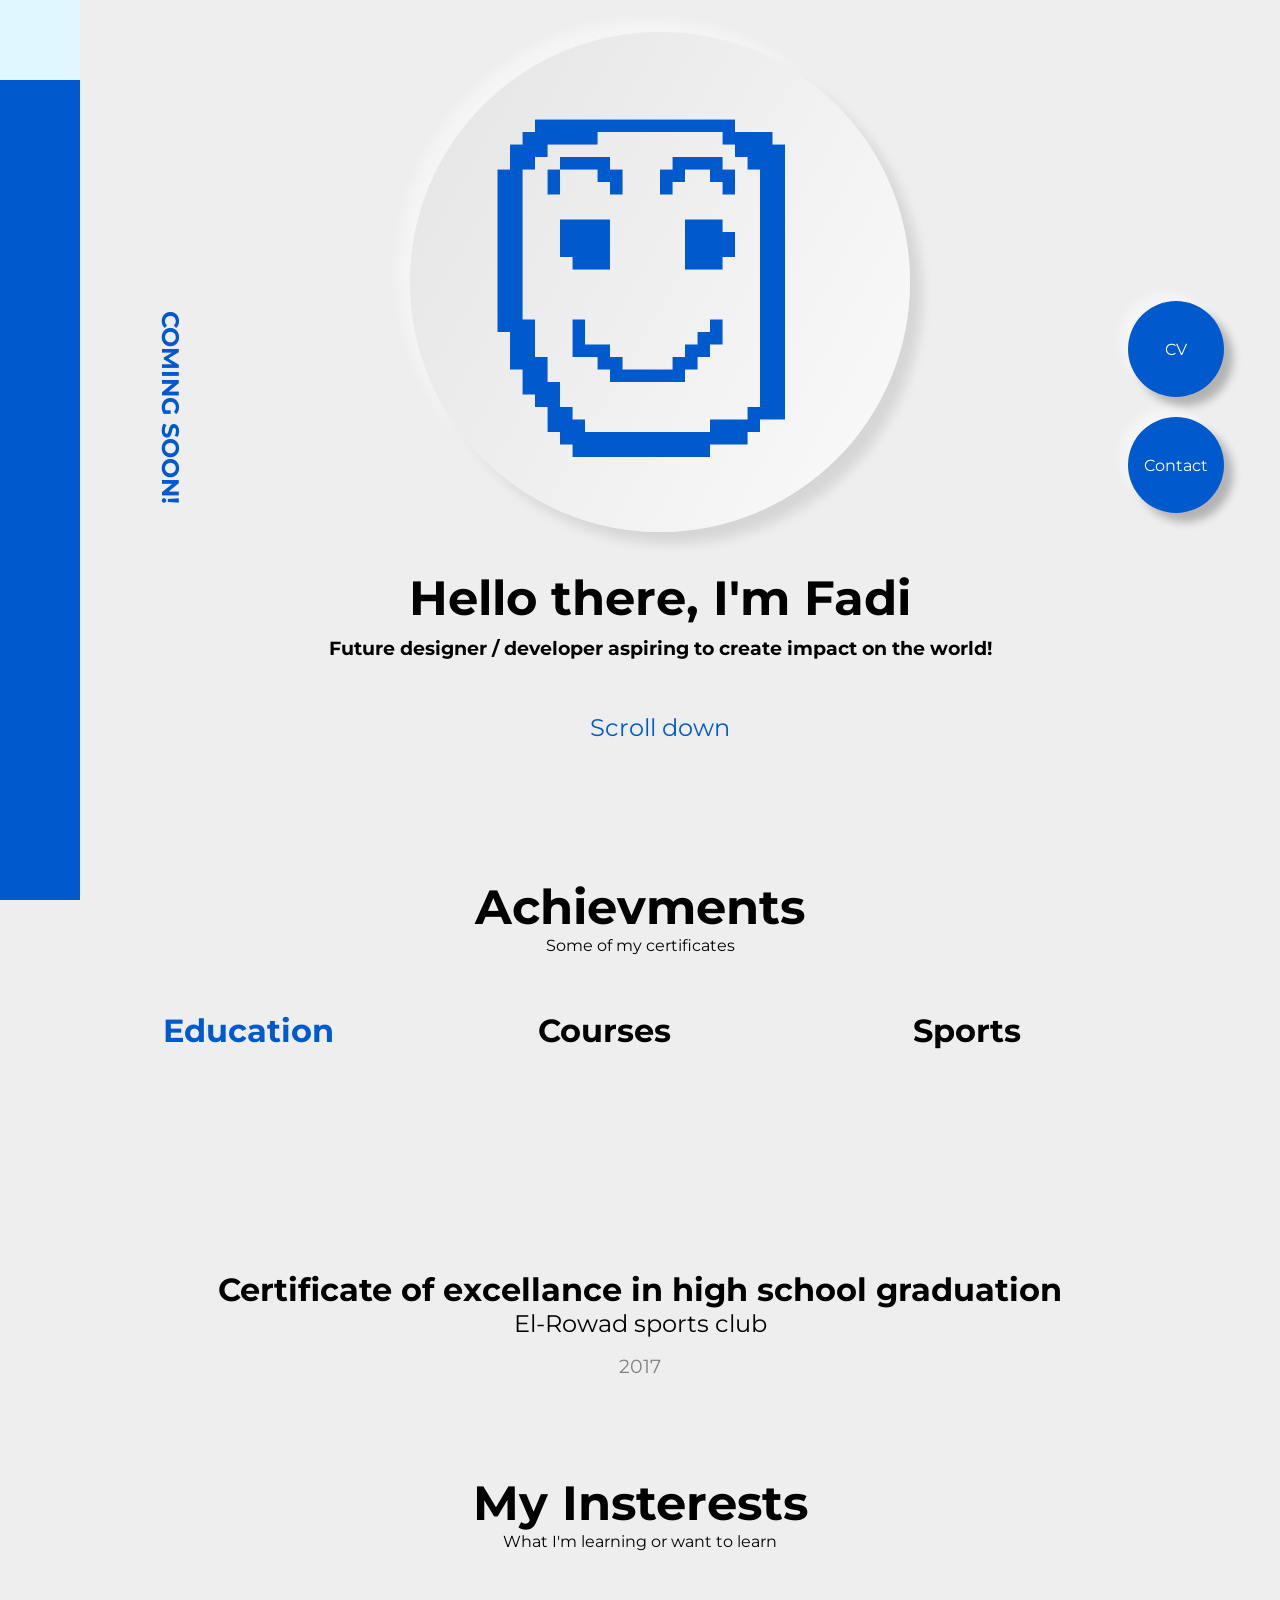
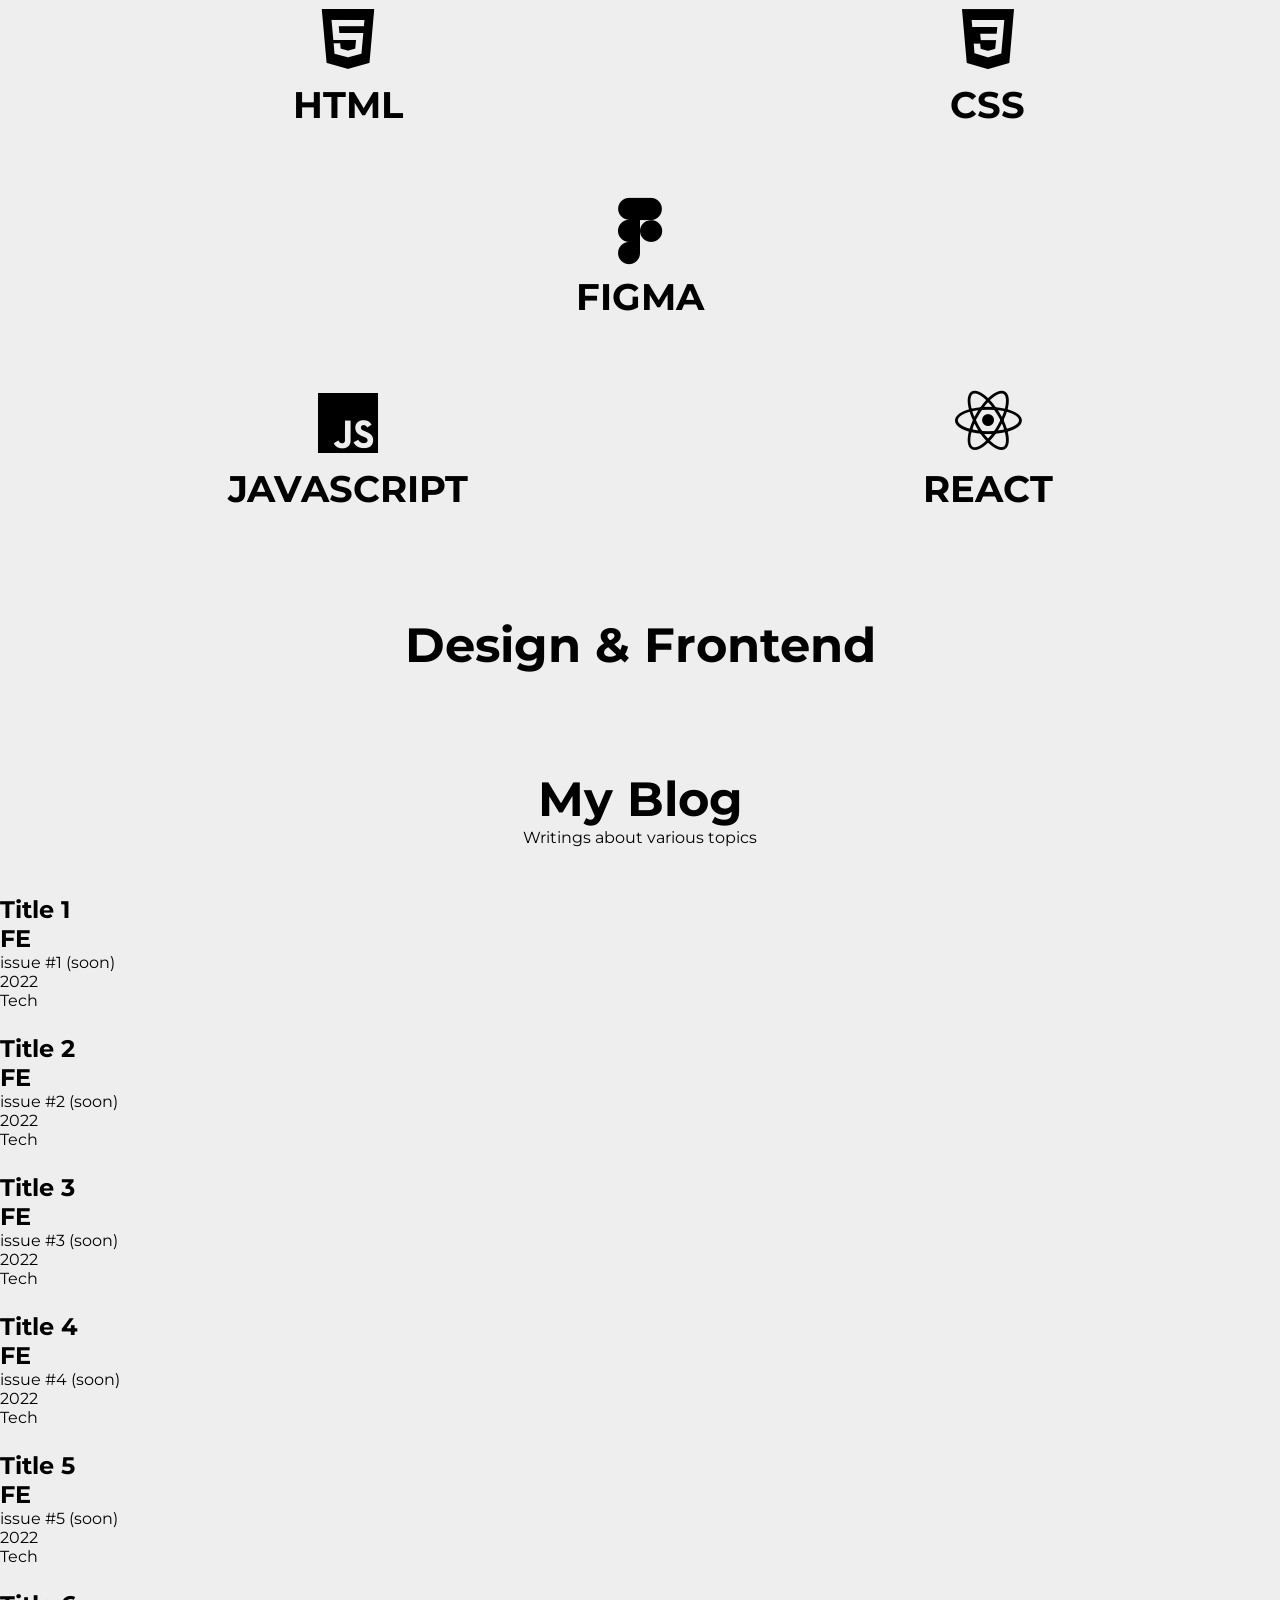
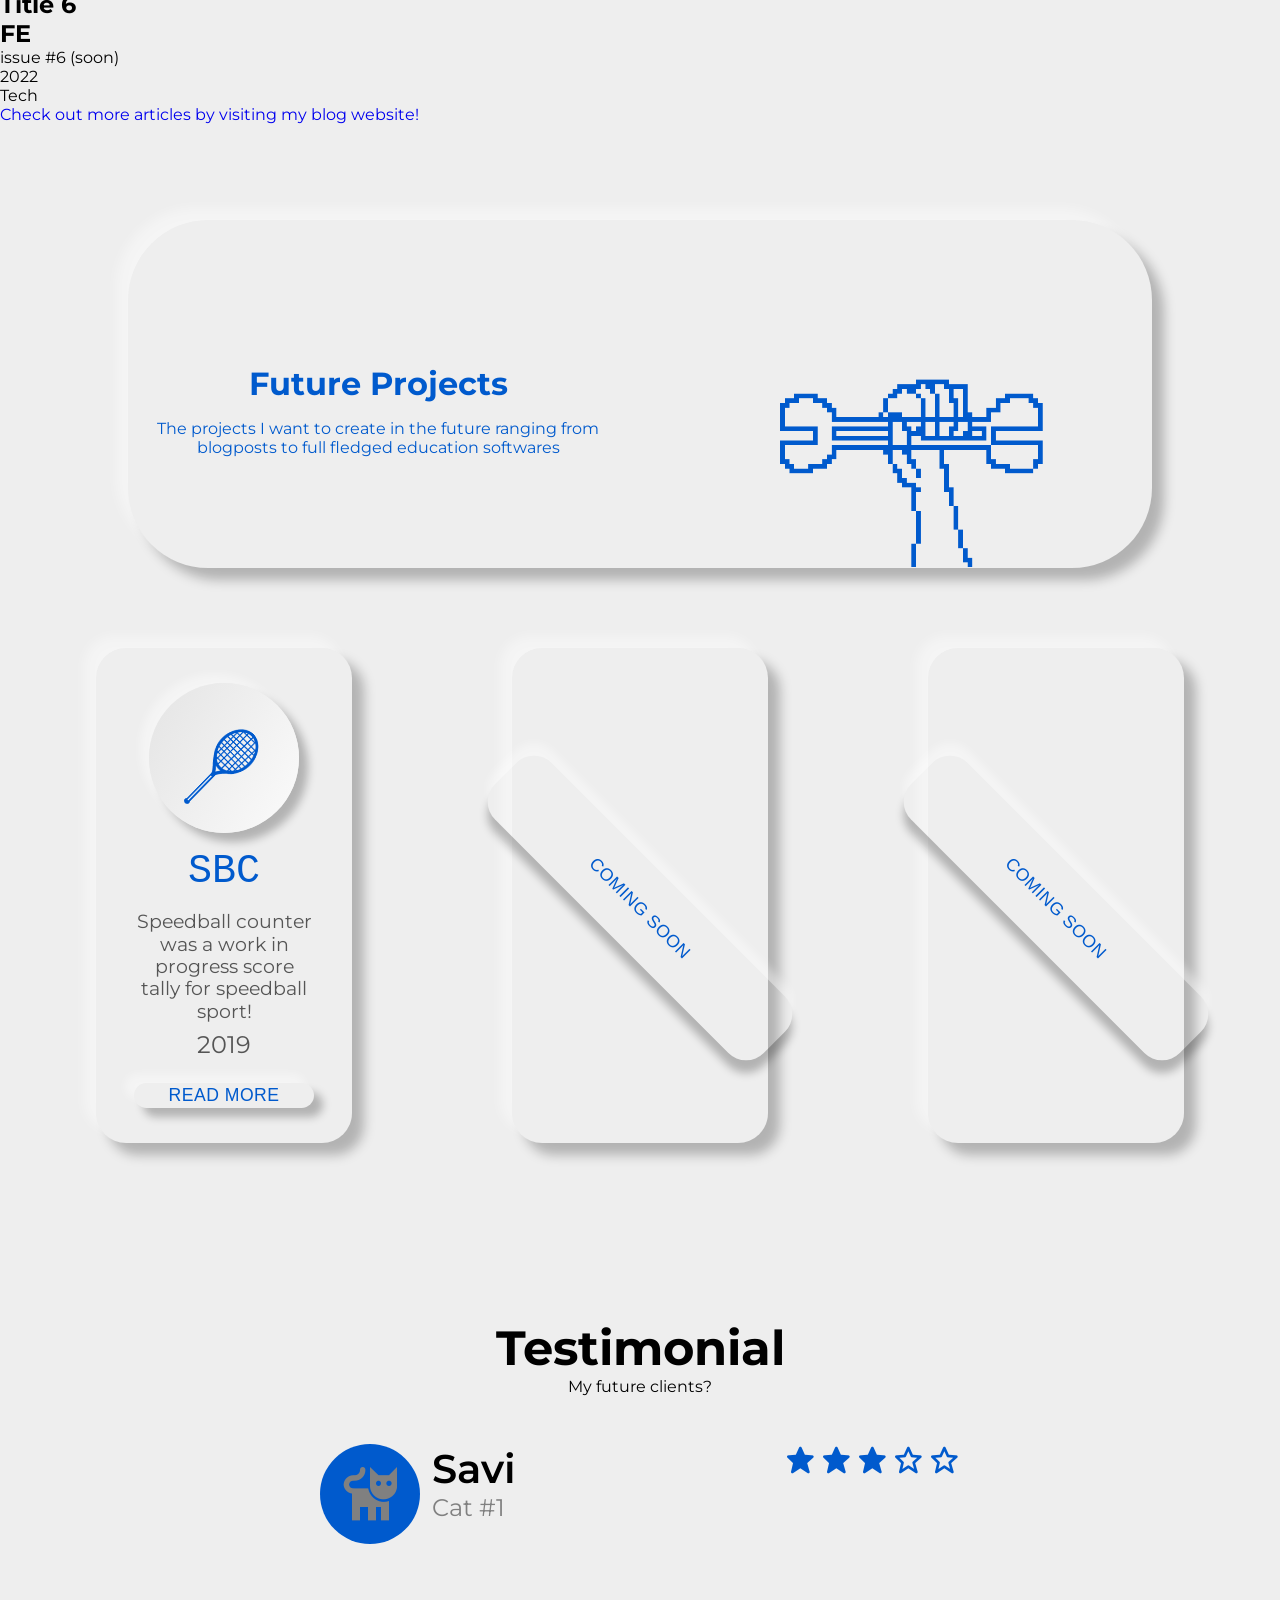
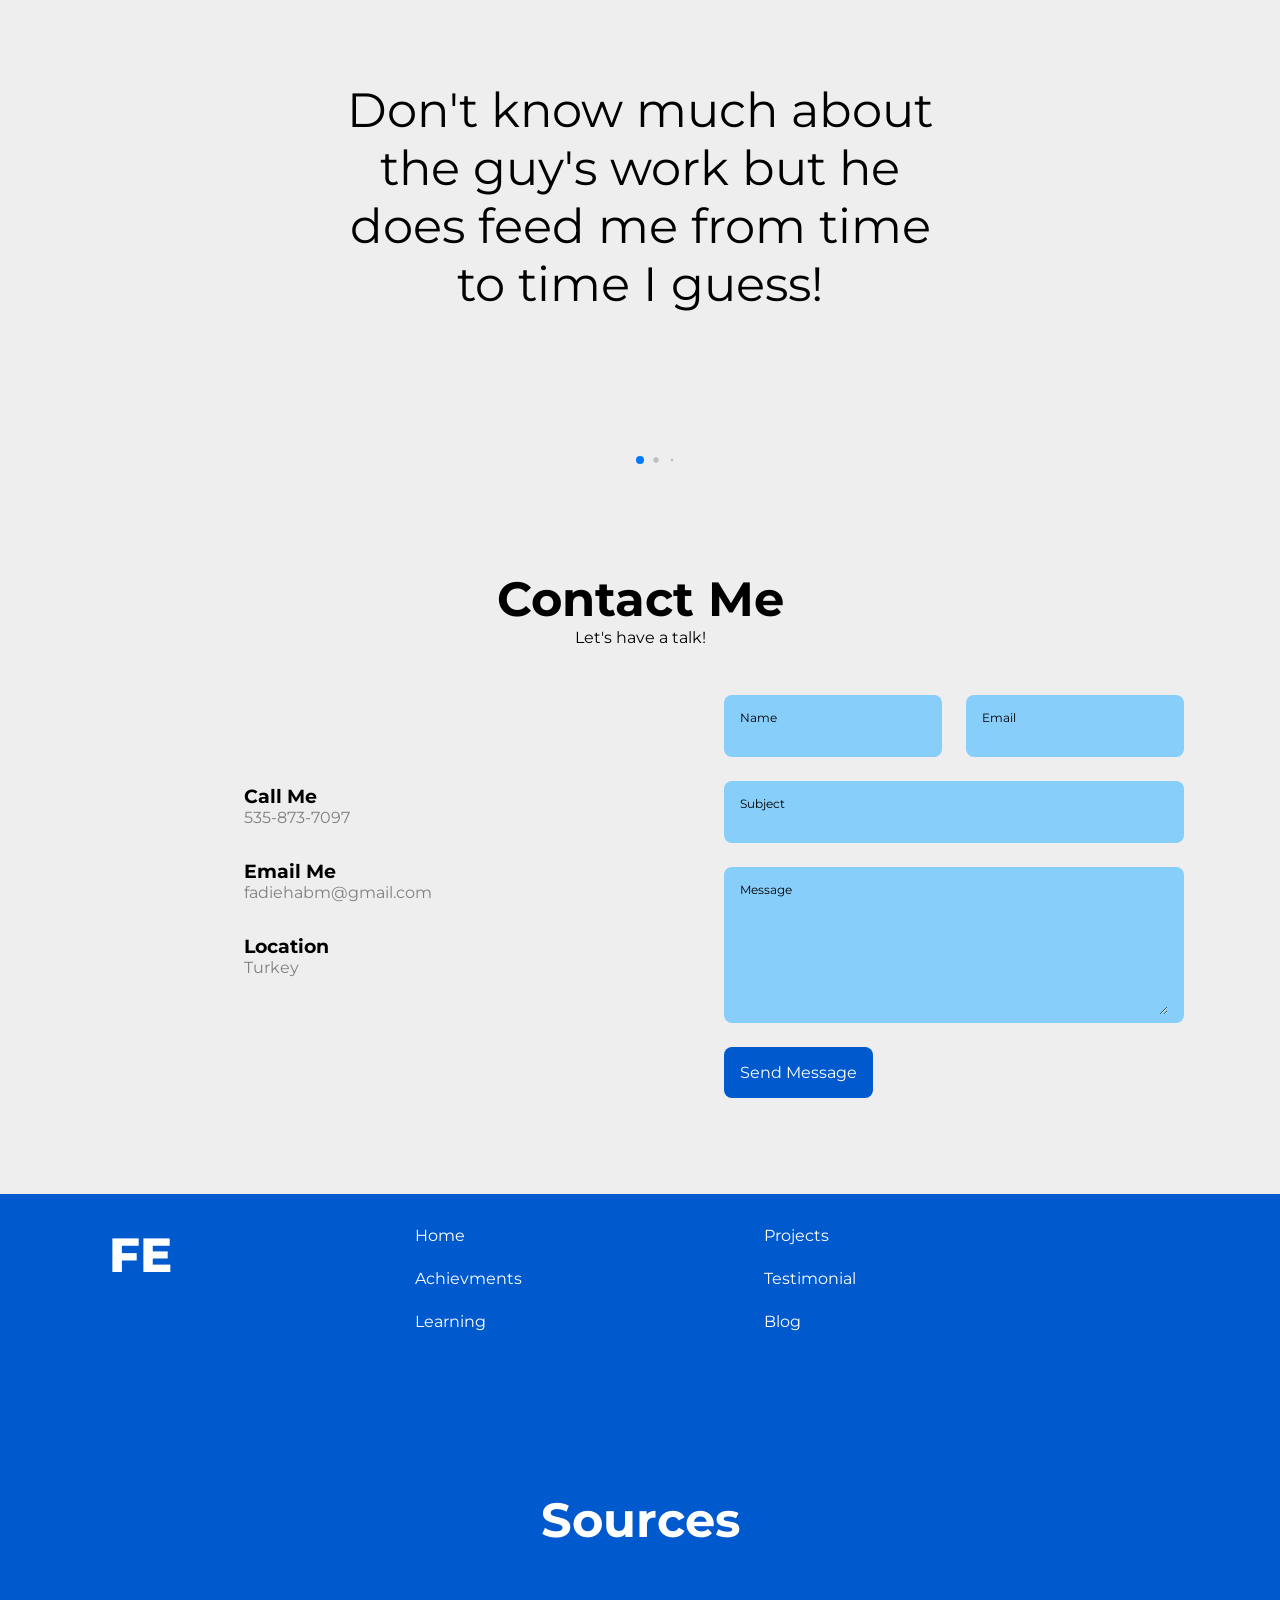
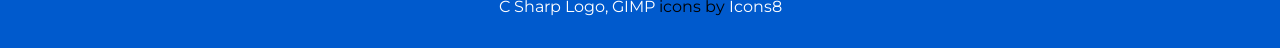
==== commit 677e7e95: "Add files via upload" ====
--- a/index.html
+++ b/index.html
@@ -41,6 +41,12 @@
                         </a>
                     </li>
                     <li class="nav-item">
+                        <a href="#blog" class="nav-link">
+                            <i class="uil uil-file-alt"></i>
+                            <span class="link-text">Blog</span>
+                        </a>
+                    </li>
+                    <li class="nav-item">
                         <a href="#projects" class="nav-link">
                             <i class="uil uil-wrench"></i>
                             <span class="link-text">Projects</span>
@@ -120,15 +126,15 @@
                     <div class="achievment__tabs">
                         <div class="achievment__tab button--flex achievment__active" data-target='#education'>
                             <i class="uil uil-graduation-cap achievment__icon"></i>
-                            <strong>Education</strong>
+                            <strong class="achievment__title">Education</strong>
                         </div>
                         <div class="achievment__tab button--flex" data-target='#courses'>
                             <i class="uil uil-award achievment__icon"></i>
-                            <strong>Courses</strong>
+                            <strong class="achievment__title">Courses</strong>
                         </div>
                         <div class="achievment__tab button--flex" data-target='#sports'>
                             <i class="uil uil-swimmer achievment__icon"></i>
-                            <strong>Sports</strong>
+                            <strong class="achievment__title">Sports</strong>
                         </div>
                     </div>
                     <div class="achievment__sections">
@@ -397,6 +403,82 @@
                             </div>
                             <h1 class="learning__catogery__title">Game DEV</h1>
                         </div>
+                </div>
+            </section>
+            <!--==================== BLOG ====================-->
+            <link rel="stylesheet" href="blog/blog.css
+            ">
+            <section class="blog section" id="blog">
+                <h2 class="section__title">My Blog</h2>
+                <span class="section__subtitle">Writings about various topics</span>
+                <div class="blog__header">
+                    <div class="blog__search"></div>
+                    <div class="blog__controls"></div>
+                </div>
+                <div class="blog__covers grid">
+                    <div class="blog__cover">
+                        <div class="blog__page1"></div>
+                        <div class="blog__page2">
+                            <h2 class="blog__cover__title">Title 1</h1>
+                            <h1 class="blog__cover__logo">FE</h1>
+                            <span class="blog__cover__issue">issue #1 (soon)</span>
+                        </div>
+                        <div class="blog__date">2022</div>
+                        <div class="blog__tags">Tech</div>
+                    </div>
+                    <div class="blog__cover">
+                        <div class="blog__page1"></div>
+                        <div class="blog__page2">
+                            <h2 class="blog__cover__title">Title 2</h1>
+                            <h1 class="blog__cover__logo">FE</h1>
+                            <span class="blog__cover__issue">issue #2 (soon)</span>
+                        </div>
+                        <div class="blog__date">2022</div>
+                        <div class="blog__tags">Tech</div>
+                    </div>
+                    <div class="blog__cover">
+                        <div class="blog__page1"></div>
+                        <div class="blog__page2">
+                            <h2 class="blog__cover__title">Title 3</h1>
+                            <h1 class="blog__cover__logo">FE</h1>
+                            <span class="blog__cover__issue">issue #3 (soon)</span>
+                        </div>
+                        <div class="blog__date">2022</div>
+                        <div class="blog__tags">Tech</div>
+                    </div>
+                    <div class="blog__cover">
+                        <div class="blog__page1"></div>
+                        <div class="blog__page2">
+                            <h2 class="blog__cover__title">Title 4</h1>
+                            <h1 class="blog__cover__logo">FE</h1>
+                            <span class="blog__cover__issue">issue #4 (soon)</span>
+                        </div>
+                        <div class="blog__date">2022</div>
+                        <div class="blog__tags">Tech</div>
+                    </div>
+                    <div class="blog__cover">
+                        <div class="blog__page1"></div>
+                        <div class="blog__page2">
+                            <h2 class="blog__cover__title">Title 5</h1>
+                            <h1 class="blog__cover__logo">FE</h1>
+                            <span class="blog__cover__issue">issue #5 (soon)</span>
+                        </div>
+                        <div class="blog__date">2022</div>
+                        <div class="blog__tags">Tech</div>
+                    </div>
+                    <div class="blog__cover">
+                        <div class="blog__page1"></div>
+                        <div class="blog__page2">
+                            <h2 class="blog__cover__title">Title 6</h1>
+                            <h1 class="blog__cover__logo">FE</h1>
+                            <span class="blog__cover__issue">issue #6 (soon)</span>
+                        </div>
+                        <div class="blog__date">2022</div>
+                        <div class="blog__tags">Tech</div>
+                    </div>
+                </div>
+                <div class="blog__footer">
+                    <a href="#blogwebsite">Check out more articles by visiting my blog website!</a>
                 </div>
             </section>
             <!--==================== PROJECTS ====================-->
@@ -619,7 +701,7 @@
                                 <a href="#testimonial" class="footer__link">Testimonial</a>
                             </li>
                             <li>
-                                <a href="#contact" class="footer__link">Contact</a>
+                                <a href="#blog" class="footer__link">Blog</a>
                             </li>
                         </ul>
 
--- a/assets/css/styles.css
+++ b/assets/css/styles.css
@@ -8,6 +8,7 @@
     --base-color: #005acd;
     --secondry-color: #6dd7fd;
     --title-color: #000000;
+    --bg-color: #eee;
 }
 /*==================== BASE ====================*/
 * {
@@ -29,7 +30,8 @@
 }
 
 main {
-    background: #eee;
+    background: var(--bg-color);
+    transition: .5s;
     /* padding: 1rem; */
 }
 
@@ -52,7 +54,6 @@
 
 .section__title {
     font-size: 3rem;
-    color: #000;
 }
   
 .section__subtitle {
@@ -131,6 +132,14 @@
     box-shadow: -9px -9px 9px 0 rgba(255, 255, 255, 0.4),
     9px 9px 9px 0 rgba(0,0,0,0.25);
 }
+
+/*==================== Color Mode ====================*/
+body.darkMode {
+    color: white;
+    --bg-color: #121212;
+    --title-color: #ffffff;
+}
+
   
 /*==================== NAV BAR ====================*/
 .navbar {
@@ -455,6 +464,9 @@
     justify-content: center
 }
 
+.achievment__active .achievment__title,.achievment__active .achievment__icon{
+    color: var(--base-color);
+}
 
 /*==================== LEARNING ====================*/
 .learning__contents {
@@ -1290,4 +1302,4 @@
     .contact__inputs {
         grid-template-columns: repeat(2, 1fr);
     }
-}+}
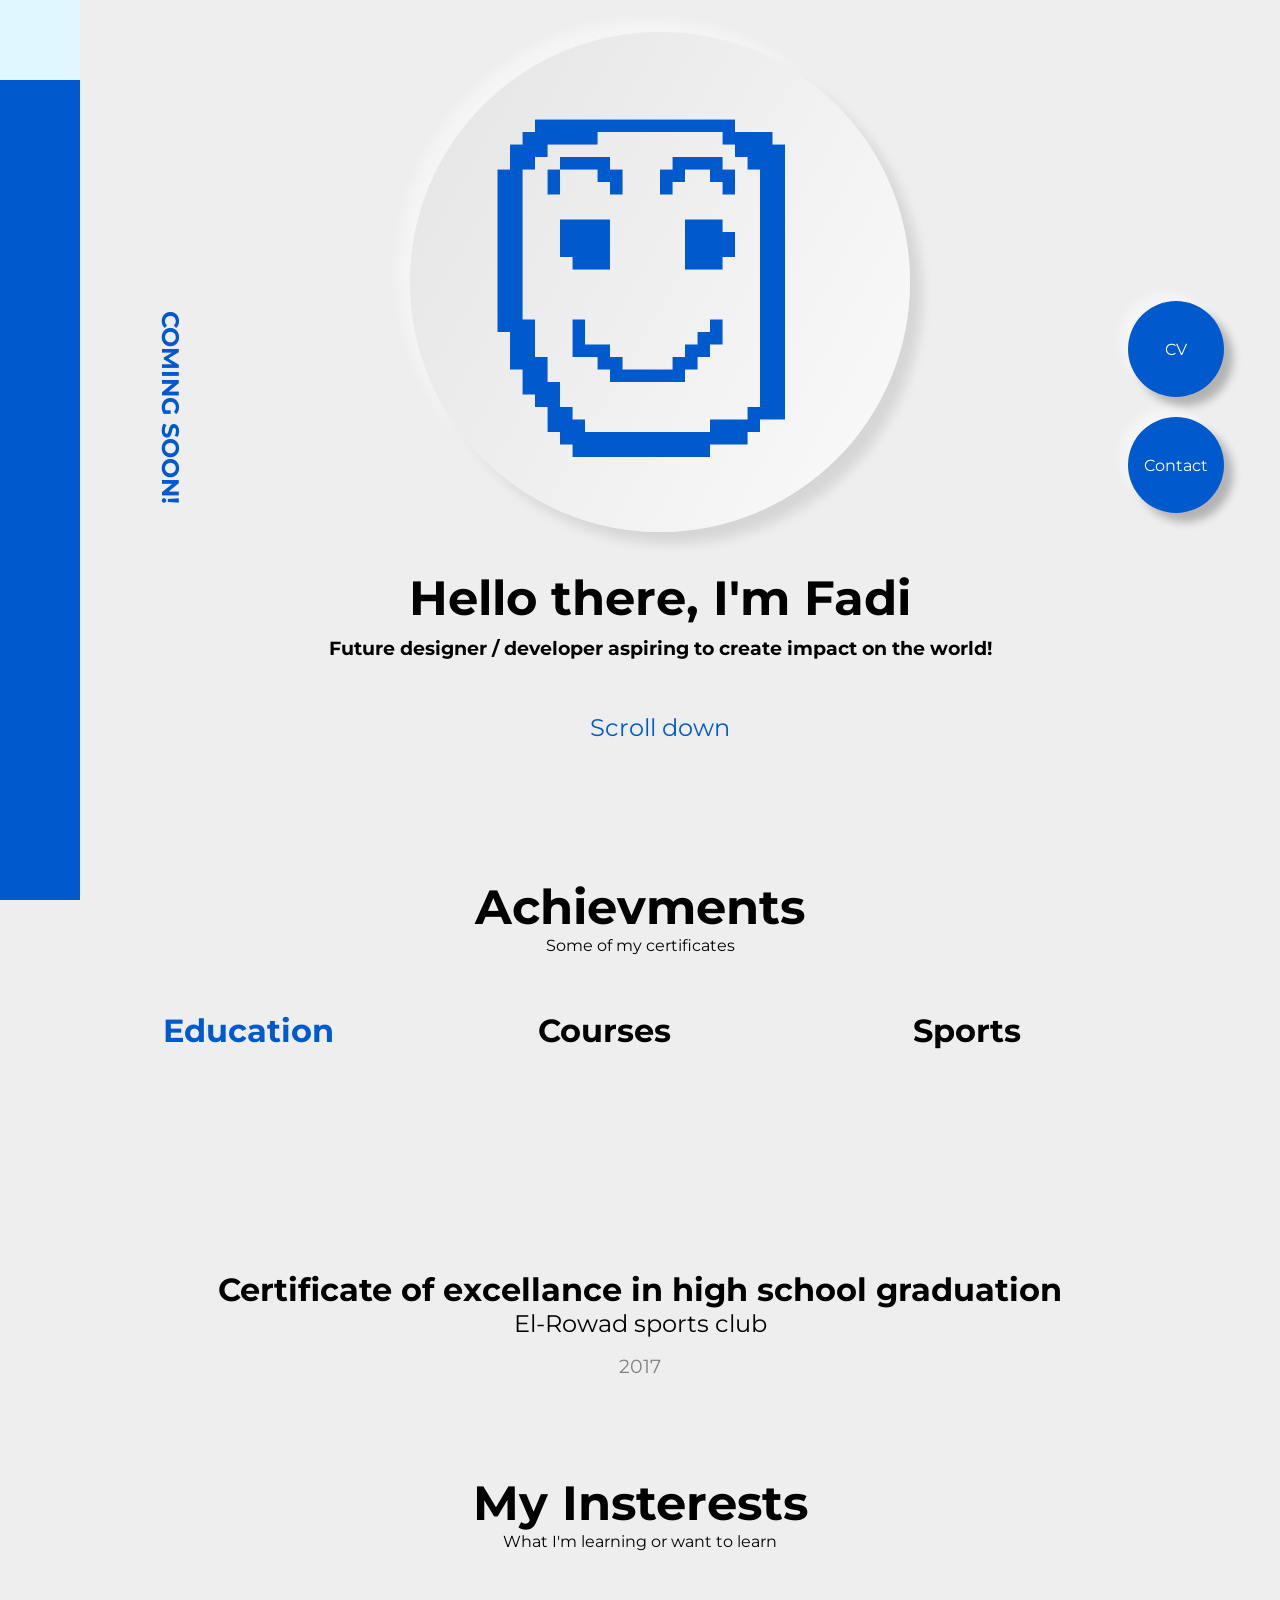
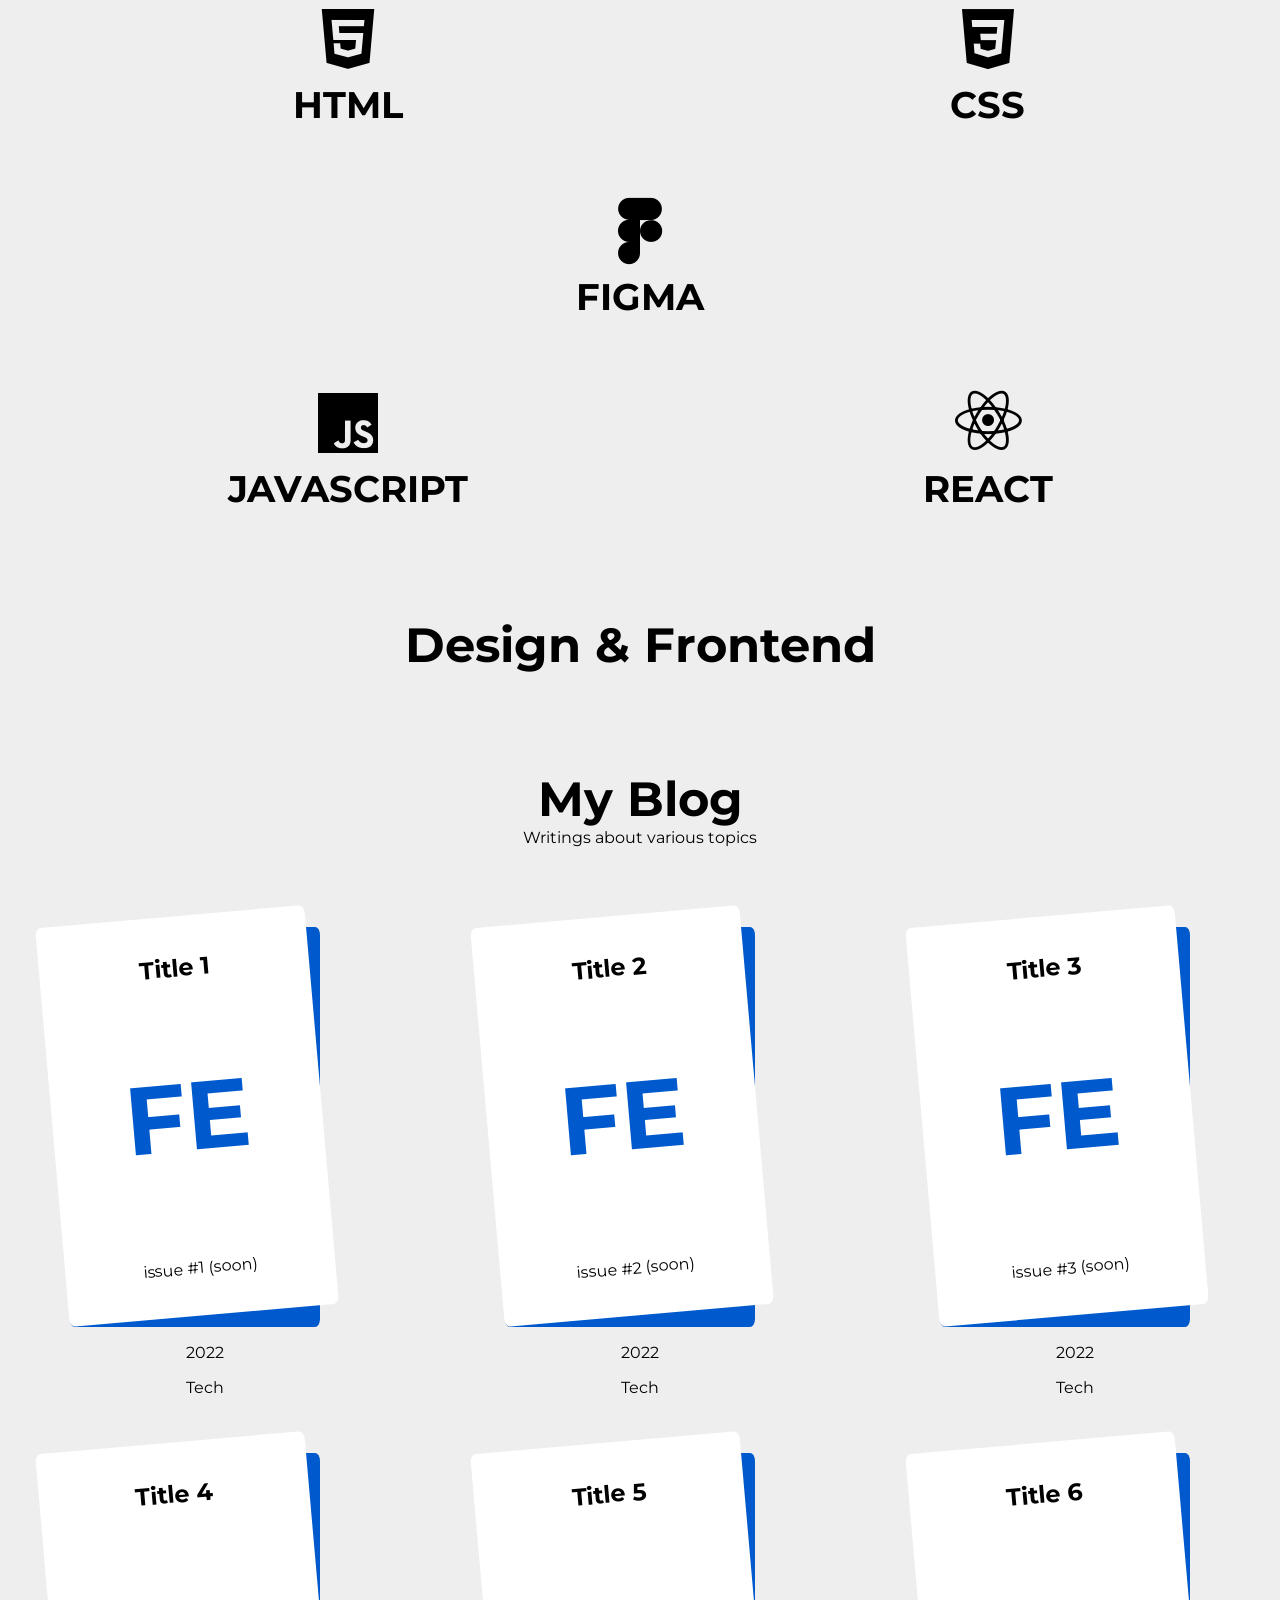
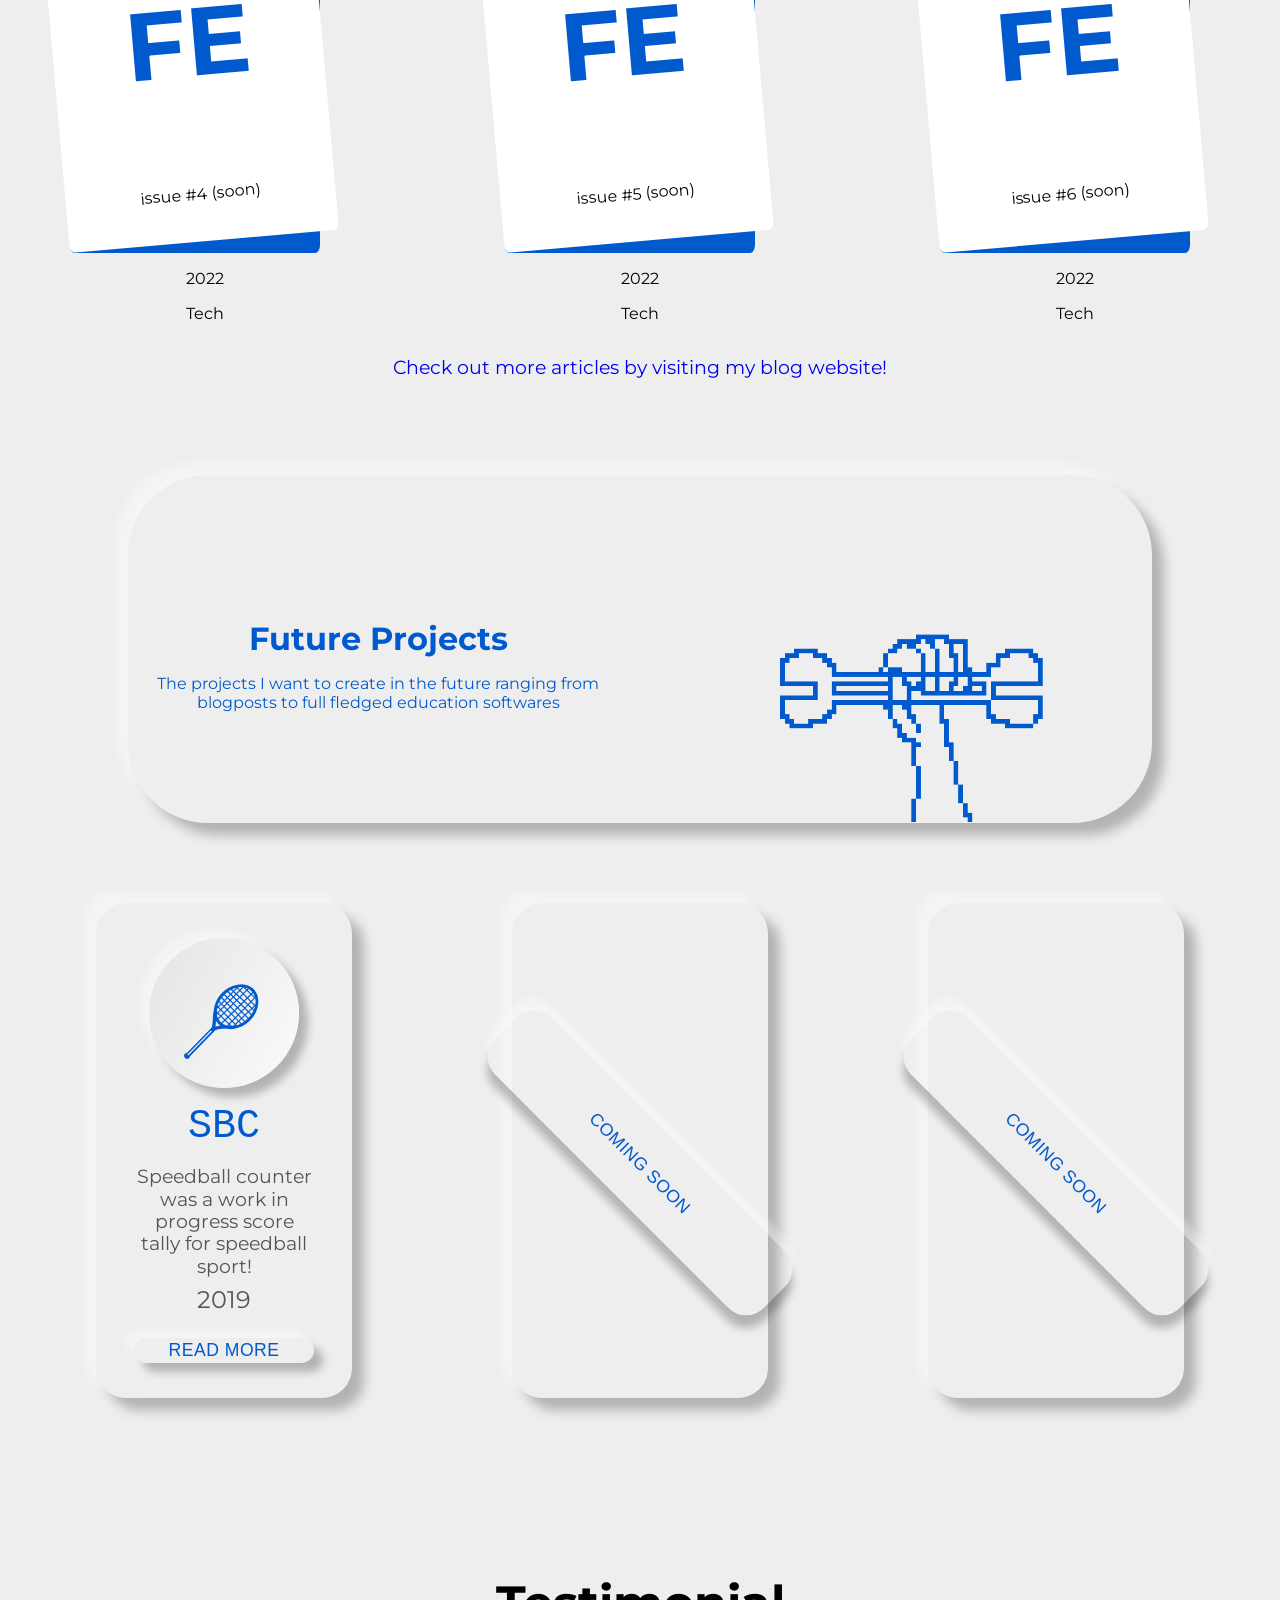
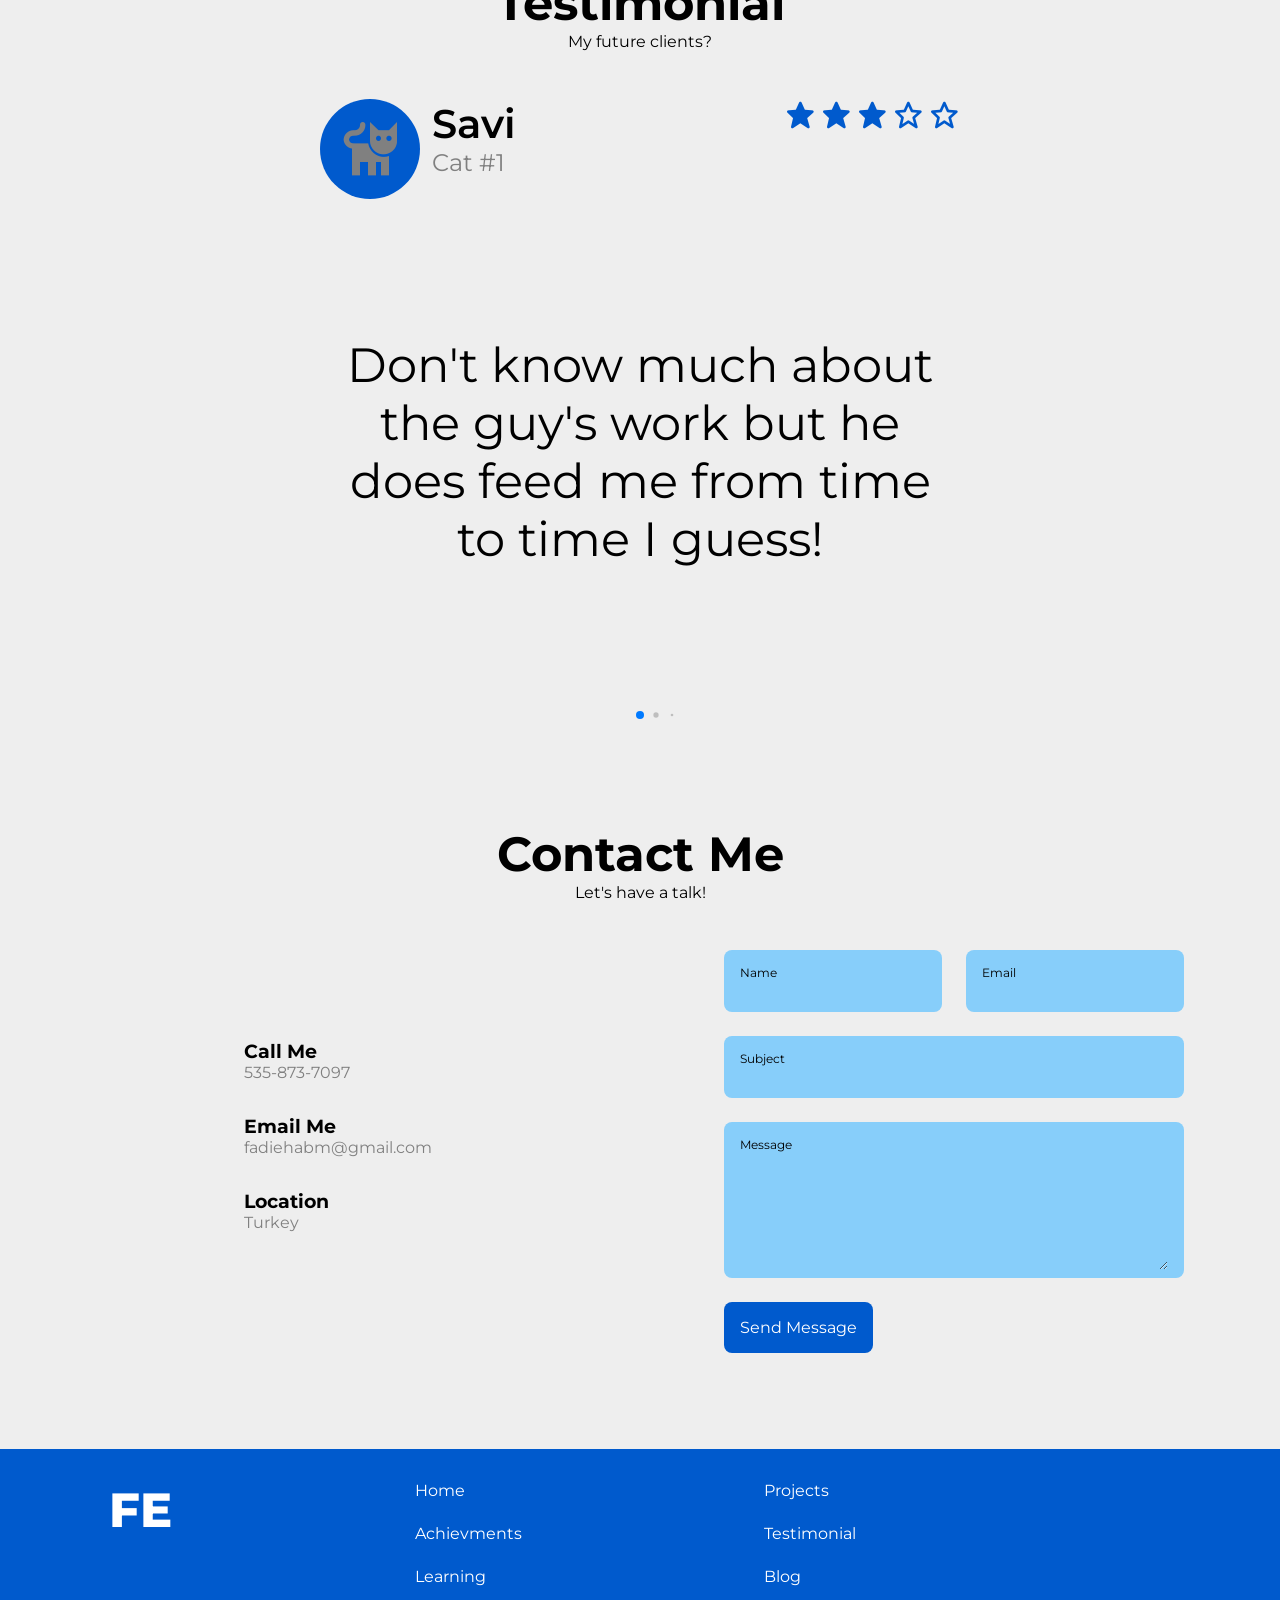
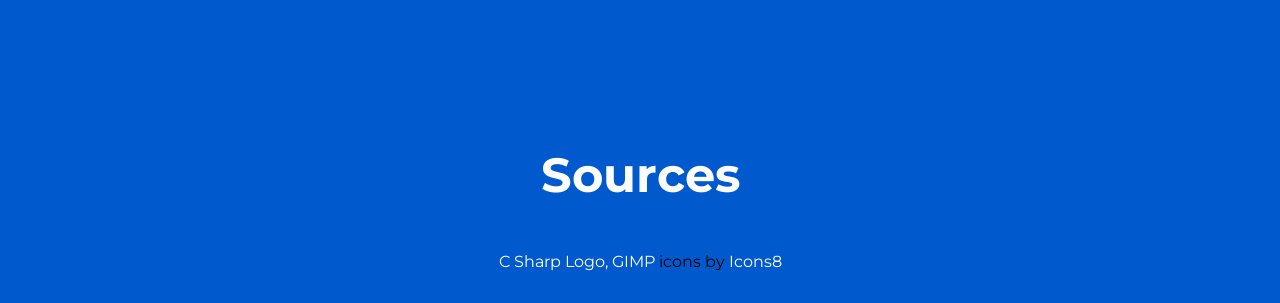
==== commit 178a6d5e: "Add files via upload" ====
--- a/index.html
+++ b/index.html
@@ -18,6 +18,31 @@
         <script src="https://unpkg.com/scrollreveal"></script>
     </head>
     <body id="body-pd">
+        <!--==================== LOADER ====================-->
+        <script src="https://cdnjs.cloudflare.com/ajax/libs/jquery/3.6.0/jquery.min.js"></script>
+        <div class="loader">
+            <h1 class="loader__logo">FE</h1>
+            <span class="loader__text">Loading... Please wait!</span>
+        </div>
+        <script>
+            $(window).on('load', function(){
+                $(".loader").slideUp(300);
+                $("main").fadeIn(0);
+                $("header").fadeIn(0);
+                /*==================== SCROLL REVEAL ====================*/
+                let sr = ScrollReveal({
+                    duration: 2500,
+                    distance: "80px",
+                })
+
+                sr.reveal(".home__content", {origin: "top"})
+                sr.reveal(".home__buttons", {delay: 500})
+                sr.reveal(".home__social", {delay: 500})
+                sr.reveal(".social__coming", {delay: 500})
+                sr.reveal(".contact__container", {delay: 400})
+                sr.reveal(".learning")
+            });
+        </script>
         <!--==================== NAV ====================-->
         <header class="header" id="header">
             <nav class="navbar" id="nav">
@@ -406,8 +431,7 @@
                 </div>
             </section>
             <!--==================== BLOG ====================-->
-            <link rel="stylesheet" href="blog/blog.css
-            ">
+            <link rel="stylesheet" href="blog/blog.css">
             <section class="blog section" id="blog">
                 <h2 class="section__title">My Blog</h2>
                 <span class="section__subtitle">Writings about various topics</span>
@@ -768,6 +792,9 @@
                                 <li class="source__item">
                                     <a href="https://www.youtube.com/watch?v=mPGi1IHQxFM" target="_blank" class="source">youtube.com/watch?v=mPGi1IHQxFM</a>
                                 </li>
+                                <li class="source__item">
+                                    <a href="https://www.youtube.com/watch?v=0lyngYIozro" target="_blank" class="source">youtube.com/watch?v=0lyngYIozro</a>
+                                </li>
                             </ul>
 
                             <i class="uil uil-globe sources__icon">Web!</i>
--- a/blog/blog.css
+++ b/blog/blog.css
@@ -0,0 +1,88 @@
+
+
+
+
+
+/*==================== COVERS ====================*/
+.blog__covers {
+    padding-top: 2rem;
+    grid-template-columns: 1fr 1fr 1fr;
+}
+
+.blog__cover {
+    justify-self: center;
+    transition: .2s;
+}
+
+.blog__page1 {
+    background: #005acd;
+    border-radius: 2%;
+    width: 250px;
+    height: 400px;
+}
+.blog__page2 { 
+    background: white;
+    /* background-image: url('Blue Mask.png');
+    background-size: 150px;
+    background-repeat: no-repeat;
+    background-position: center; */
+    border-radius: 2%;
+    margin-top: -400px;
+    width: 270px;
+    height: 400px;
+    transform: rotate(-5deg);
+    transform-origin: bottom left;
+}
+
+.blog__cover__issue {
+    bottom: 10%;
+    left: 50%;
+    transform: translate(-50%, 10%);
+    position: absolute;
+}
+
+.blog__cover__title {
+    top: 10%;
+    left: 50%;
+    transform: translate(-50%, -10%);
+    position: absolute;
+}
+
+.blog__cover__logo {
+    color: #005acd;
+    font-size: 6rem;
+    top: 50%;
+    left: 50%;
+    transform: translate(-50%, -50%);
+    position: absolute;
+}
+
+.blog__date, .blog__tags {
+    text-align: center;
+    padding-top: 1rem;
+}
+.blog__tags {
+    margin-bottom: 2rem;
+}
+
+.blog__cover:hover {
+    transform: translateY(-25px);
+    cursor: pointer;
+}
+/*==================== FOOTER ====================*/
+.blog__footer {
+    text-align: center;
+    font-size: 1.2rem;
+    color: #005acd;
+    transition: .3s;
+}
+.blog__footer a:visited {
+    text-decoration: none;
+    color: #005acd;
+}
+.blog__footer a:hover {    
+    color: #6dd7fd;
+}
+.blog__footer:hover {
+    transform: scale(120%);
+}
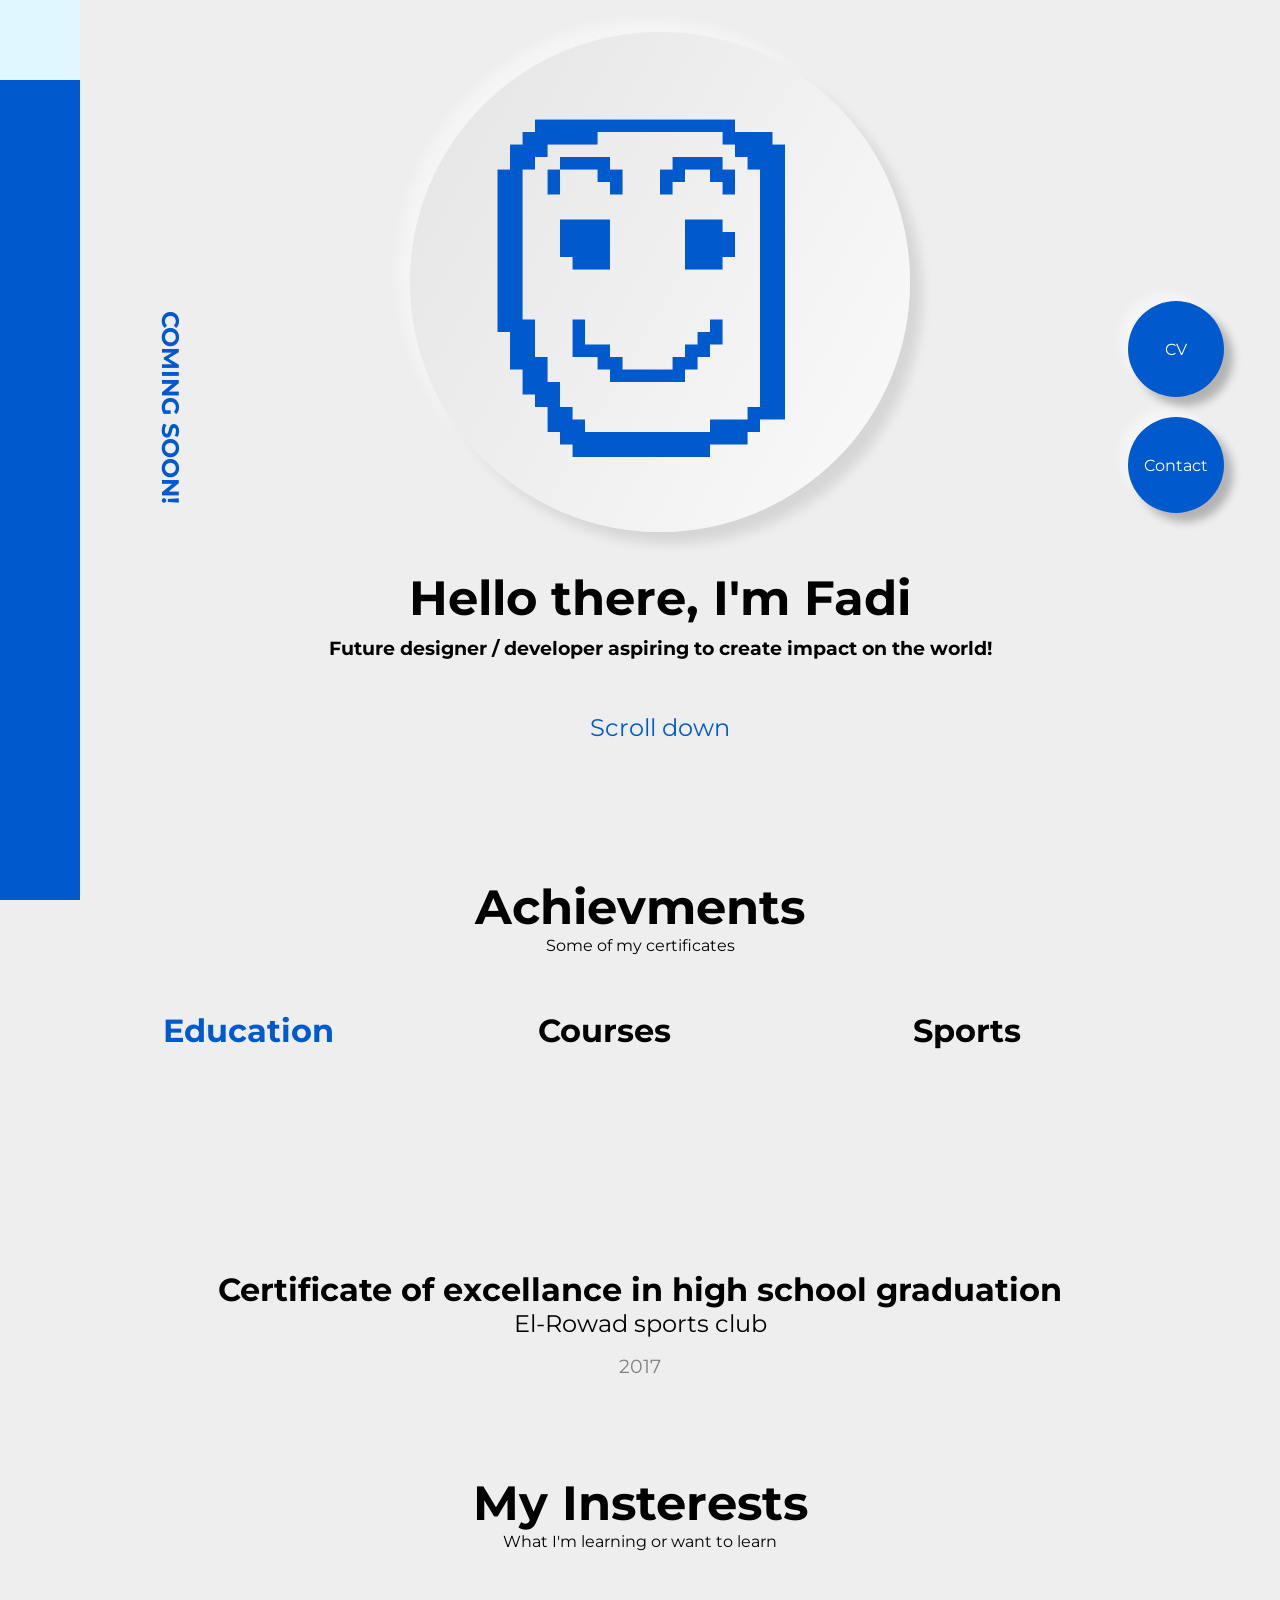
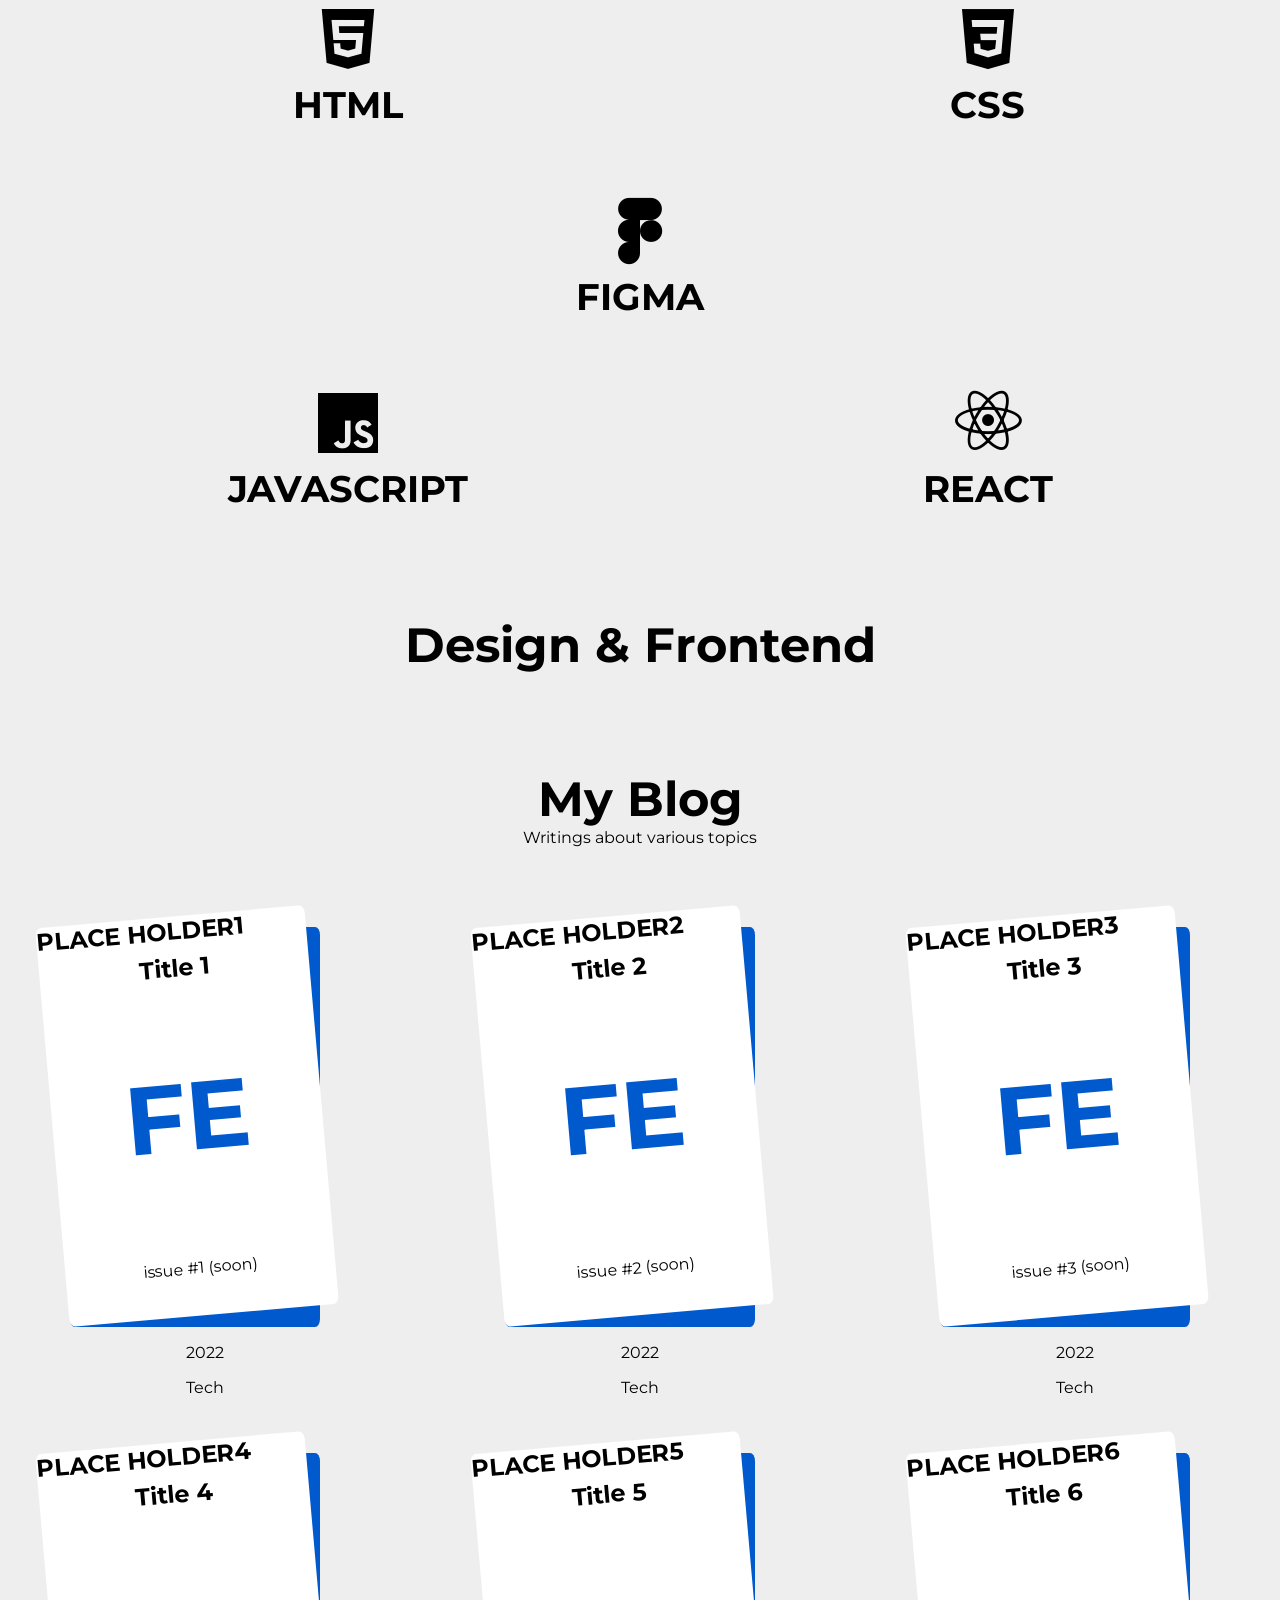
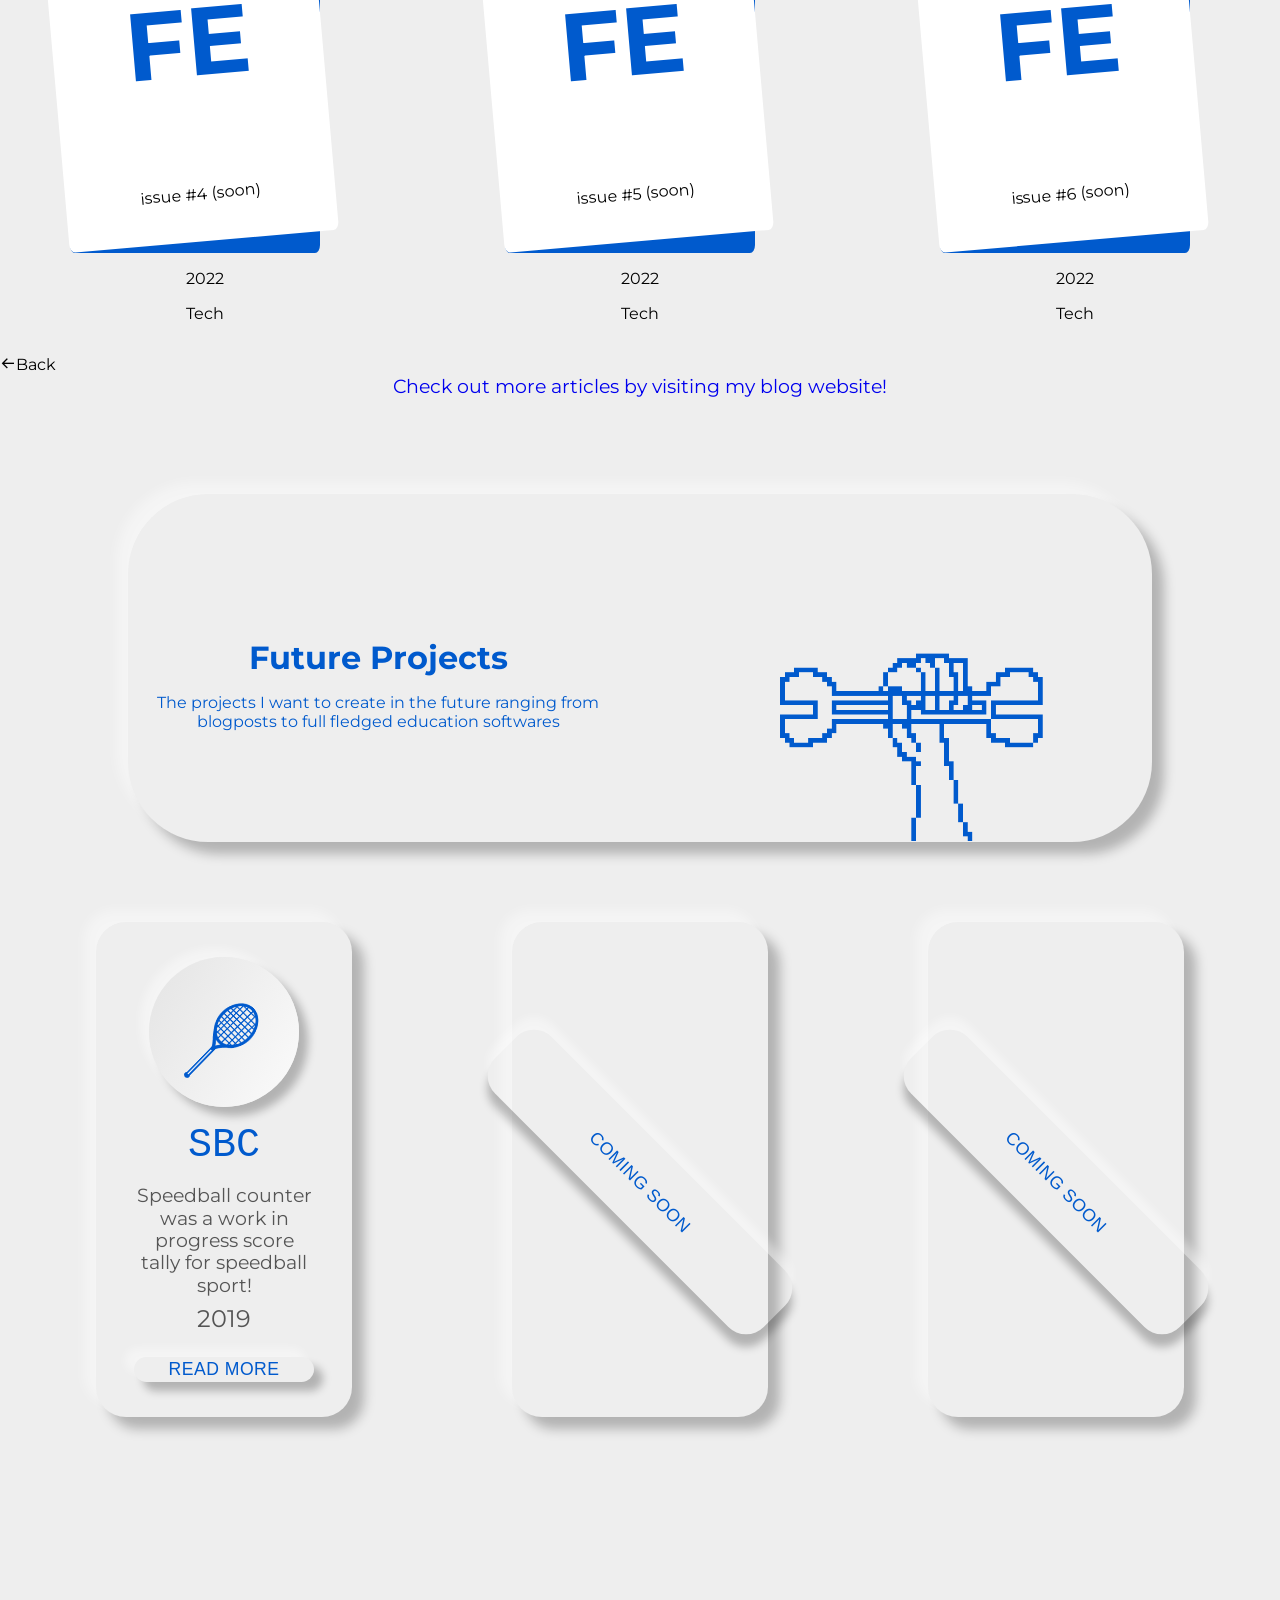
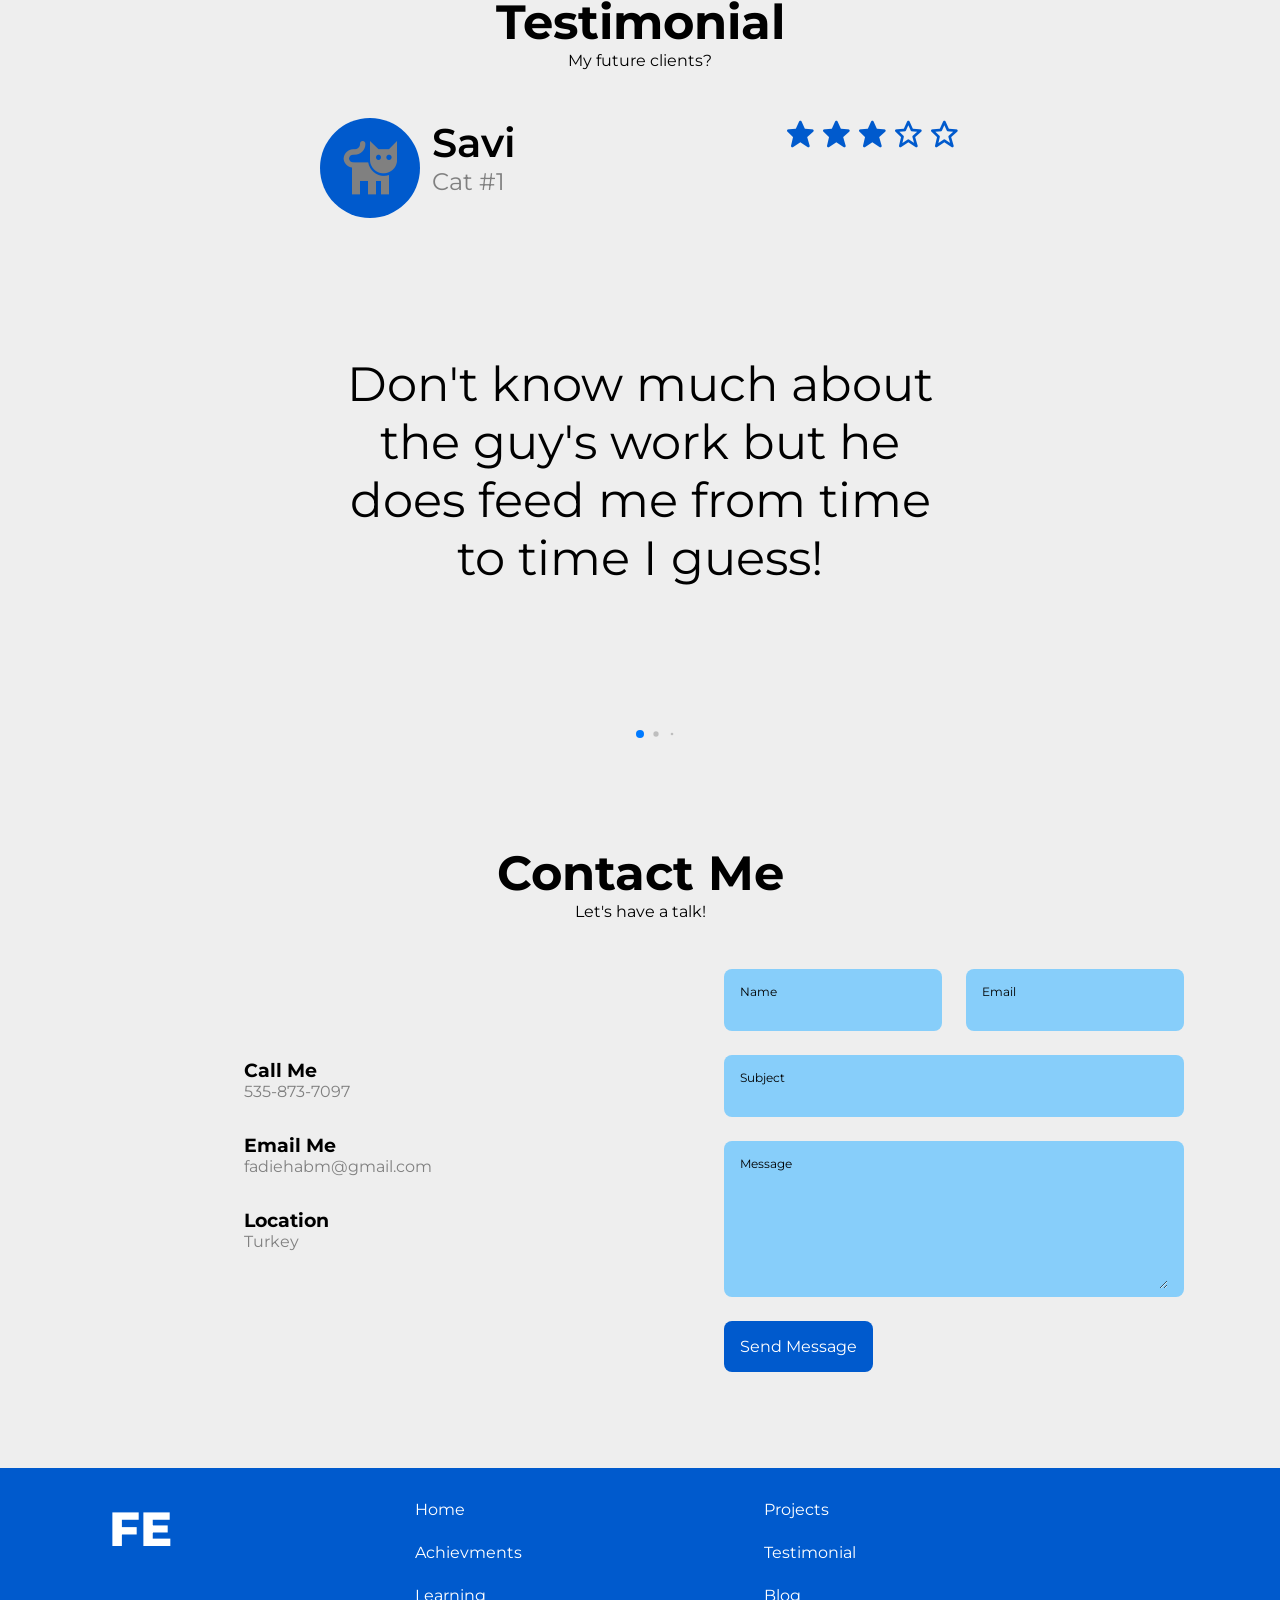
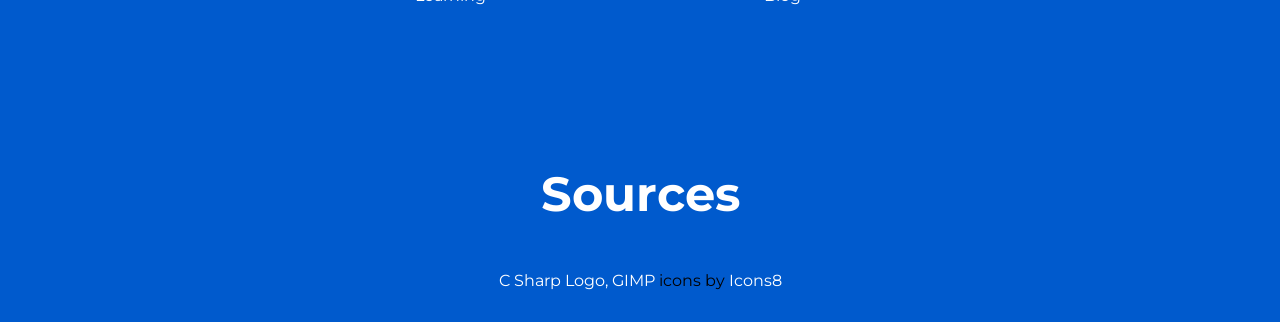
==== commit cca0b2c7: "Add files via upload" ====
--- a/index.html
+++ b/index.html
@@ -102,7 +102,7 @@
         <main class="main">
             <!--==================== HOME ====================-->
             <section class="home section" id="home">
-                <div class="home__container container grid">
+                <div class="home__container">
                     <div class="home__social">
                         <a href="#" class="home__social-icon">
                             <i class="uil uil-linkedin-alt"></i>
@@ -445,6 +445,7 @@
                         <div class="blog__page2">
                             <h2 class="blog__cover__title">Title 1</h1>
                             <h1 class="blog__cover__logo">FE</h1>
+                            <h1 class="blog__cover__notice">PLACE HOLDER1</h1>
                             <span class="blog__cover__issue">issue #1 (soon)</span>
                         </div>
                         <div class="blog__date">2022</div>
@@ -455,6 +456,7 @@
                         <div class="blog__page2">
                             <h2 class="blog__cover__title">Title 2</h1>
                             <h1 class="blog__cover__logo">FE</h1>
+                            <h1 class="blog__cover__notice">PLACE HOLDER2</h1>
                             <span class="blog__cover__issue">issue #2 (soon)</span>
                         </div>
                         <div class="blog__date">2022</div>
@@ -465,6 +467,7 @@
                         <div class="blog__page2">
                             <h2 class="blog__cover__title">Title 3</h1>
                             <h1 class="blog__cover__logo">FE</h1>
+                            <h1 class="blog__cover__notice">PLACE HOLDER3</h1>
                             <span class="blog__cover__issue">issue #3 (soon)</span>
                         </div>
                         <div class="blog__date">2022</div>
@@ -475,6 +478,7 @@
                         <div class="blog__page2">
                             <h2 class="blog__cover__title">Title 4</h1>
                             <h1 class="blog__cover__logo">FE</h1>
+                            <h1 class="blog__cover__notice">PLACE HOLDER4</h1>
                             <span class="blog__cover__issue">issue #4 (soon)</span>
                         </div>
                         <div class="blog__date">2022</div>
@@ -485,6 +489,7 @@
                         <div class="blog__page2">
                             <h2 class="blog__cover__title">Title 5</h1>
                             <h1 class="blog__cover__logo">FE</h1>
+                            <h1 class="blog__cover__notice">PLACE HOLDER5</h1>
                             <span class="blog__cover__issue">issue #5 (soon)</span>
                         </div>
                         <div class="blog__date">2022</div>
@@ -495,16 +500,21 @@
                         <div class="blog__page2">
                             <h2 class="blog__cover__title">Title 6</h1>
                             <h1 class="blog__cover__logo">FE</h1>
+                            <h1 class="blog__cover__notice">PLACE HOLDER6</h1>
                             <span class="blog__cover__issue">issue #6 (soon)</span>
                         </div>
                         <div class="blog__date">2022</div>
                         <div class="blog__tags">Tech</div>
                     </div>
                 </div>
+                <div class="blog__return__button">
+                    <i class='bx bx-arrow-back blog__return__icon'></i>Back
+                </div>
                 <div class="blog__footer">
                     <a href="#blogwebsite">Check out more articles by visiting my blog website!</a>
                 </div>
             </section>
+            <script src="blog/blog.js"></script>
             <!--==================== PROJECTS ====================-->
             <section class="projects section" id="projects">
                 <div class="intro__bg">
--- a/assets/css/styles.css
+++ b/assets/css/styles.css
@@ -133,13 +133,55 @@
     9px 9px 9px 0 rgba(0,0,0,0.25);
 }
 
-/*==================== Color Mode ====================*/
+/*==================== COLOR MODE ====================*/
 body.darkMode {
     color: white;
     --bg-color: #121212;
     --title-color: #ffffff;
 }
 
+/*==================== LOADER ====================*/
+
+
+.loader {
+    height: 100vh;
+    width: 100vw;
+    z-index: 1000;
+    overflow: hidden;
+    background-color: var(--base-color);
+    position: absolute;
+    display: flex;
+    flex-direction: column;
+    align-items: center;
+    justify-content: center;
+    color: white;
+}
+
+.loader__logo {
+    margin-bottom: 1rem;
+    font-size: 4rem;
+    animation: loader_logo 1.5s infinite;
+}
+
+.loader__text {
+    font-size: 1.5rem;
+}
+
+.loader__logo, .loader__text {
+    font-weight: 900;
+}
+
+@keyframes loader_logo {
+    0% {
+        transform: translateY(0);
+    }
+    50% {
+        transform: translateY(1rem);
+    }
+    100% {
+        transform: translateY(0);
+    }
+}
   
 /*==================== NAV BAR ====================*/
 .navbar {
@@ -467,7 +509,6 @@
 .achievment__active .achievment__title,.achievment__active .achievment__icon{
     color: var(--base-color);
 }
-
 /*==================== LEARNING ====================*/
 .learning__contents {
     display: none;
@@ -1302,4 +1343,4 @@
     .contact__inputs {
         grid-template-columns: repeat(2, 1fr);
     }
-}
+}
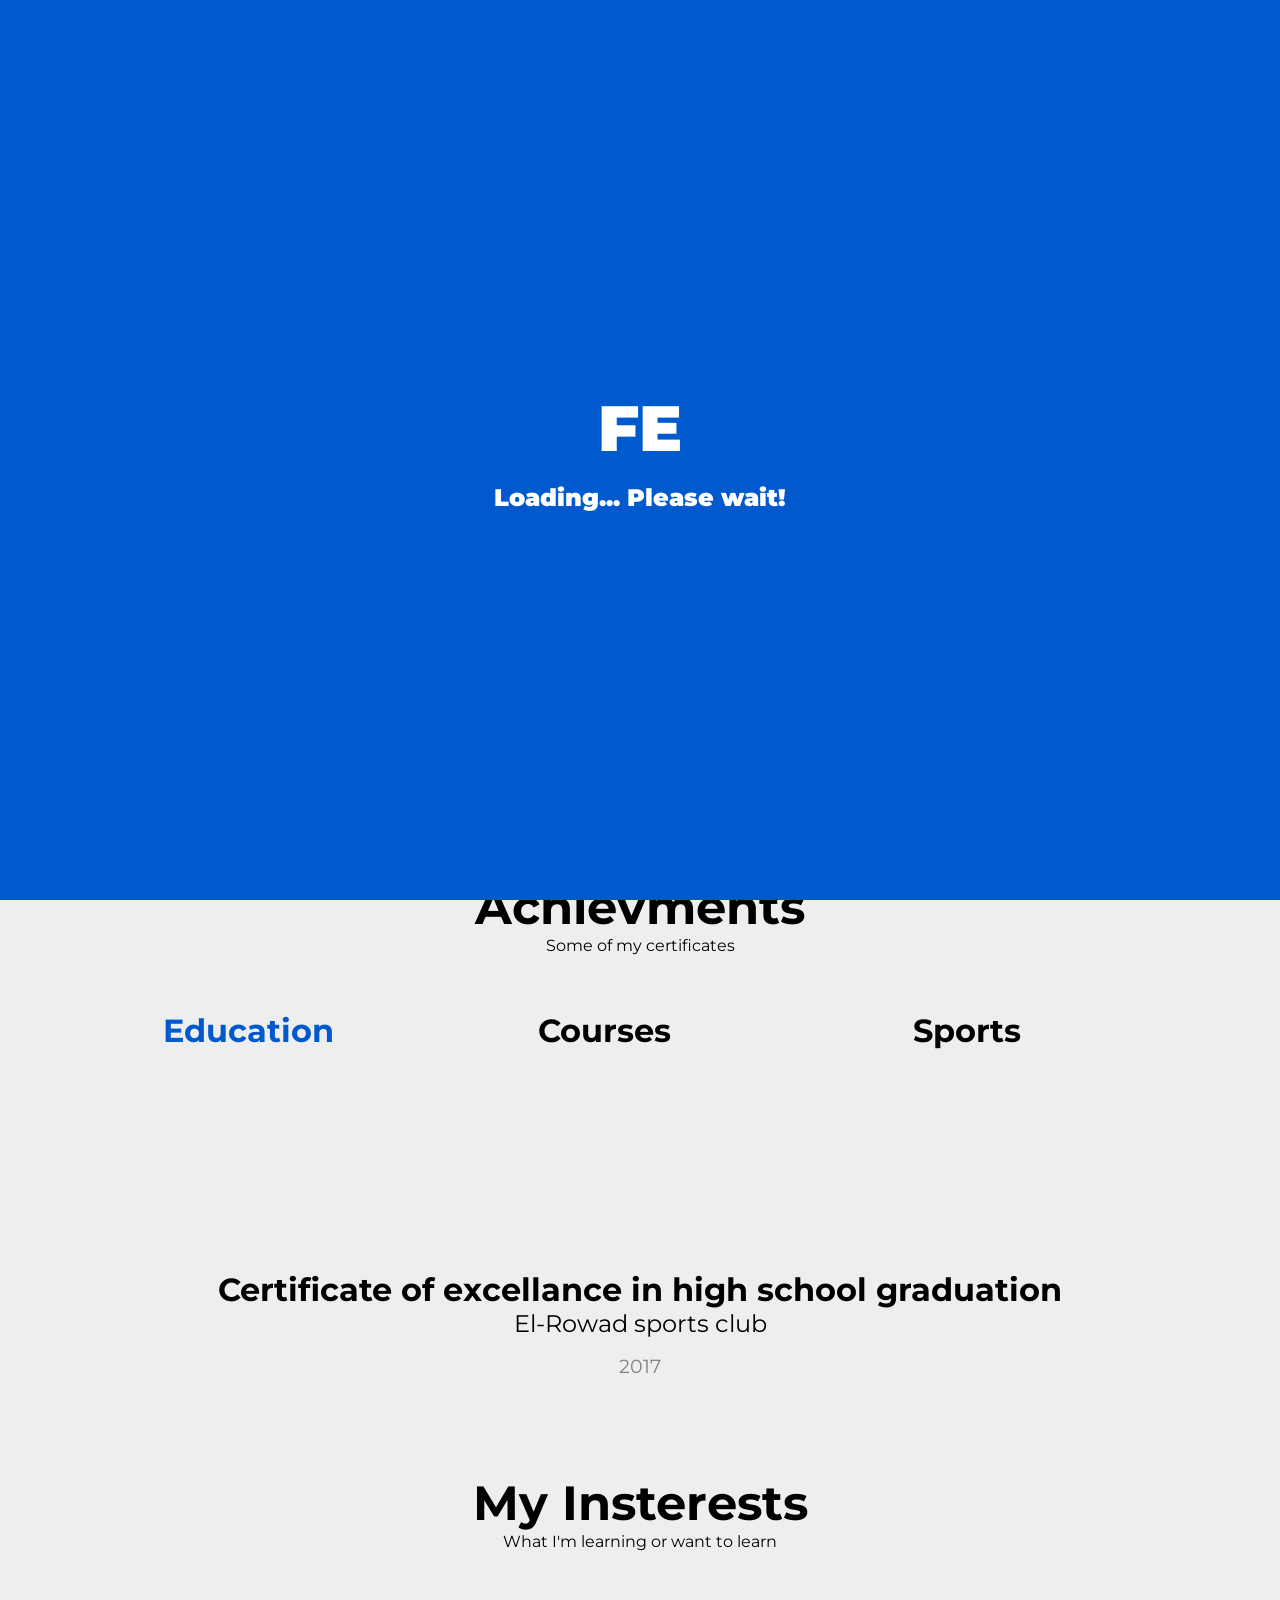
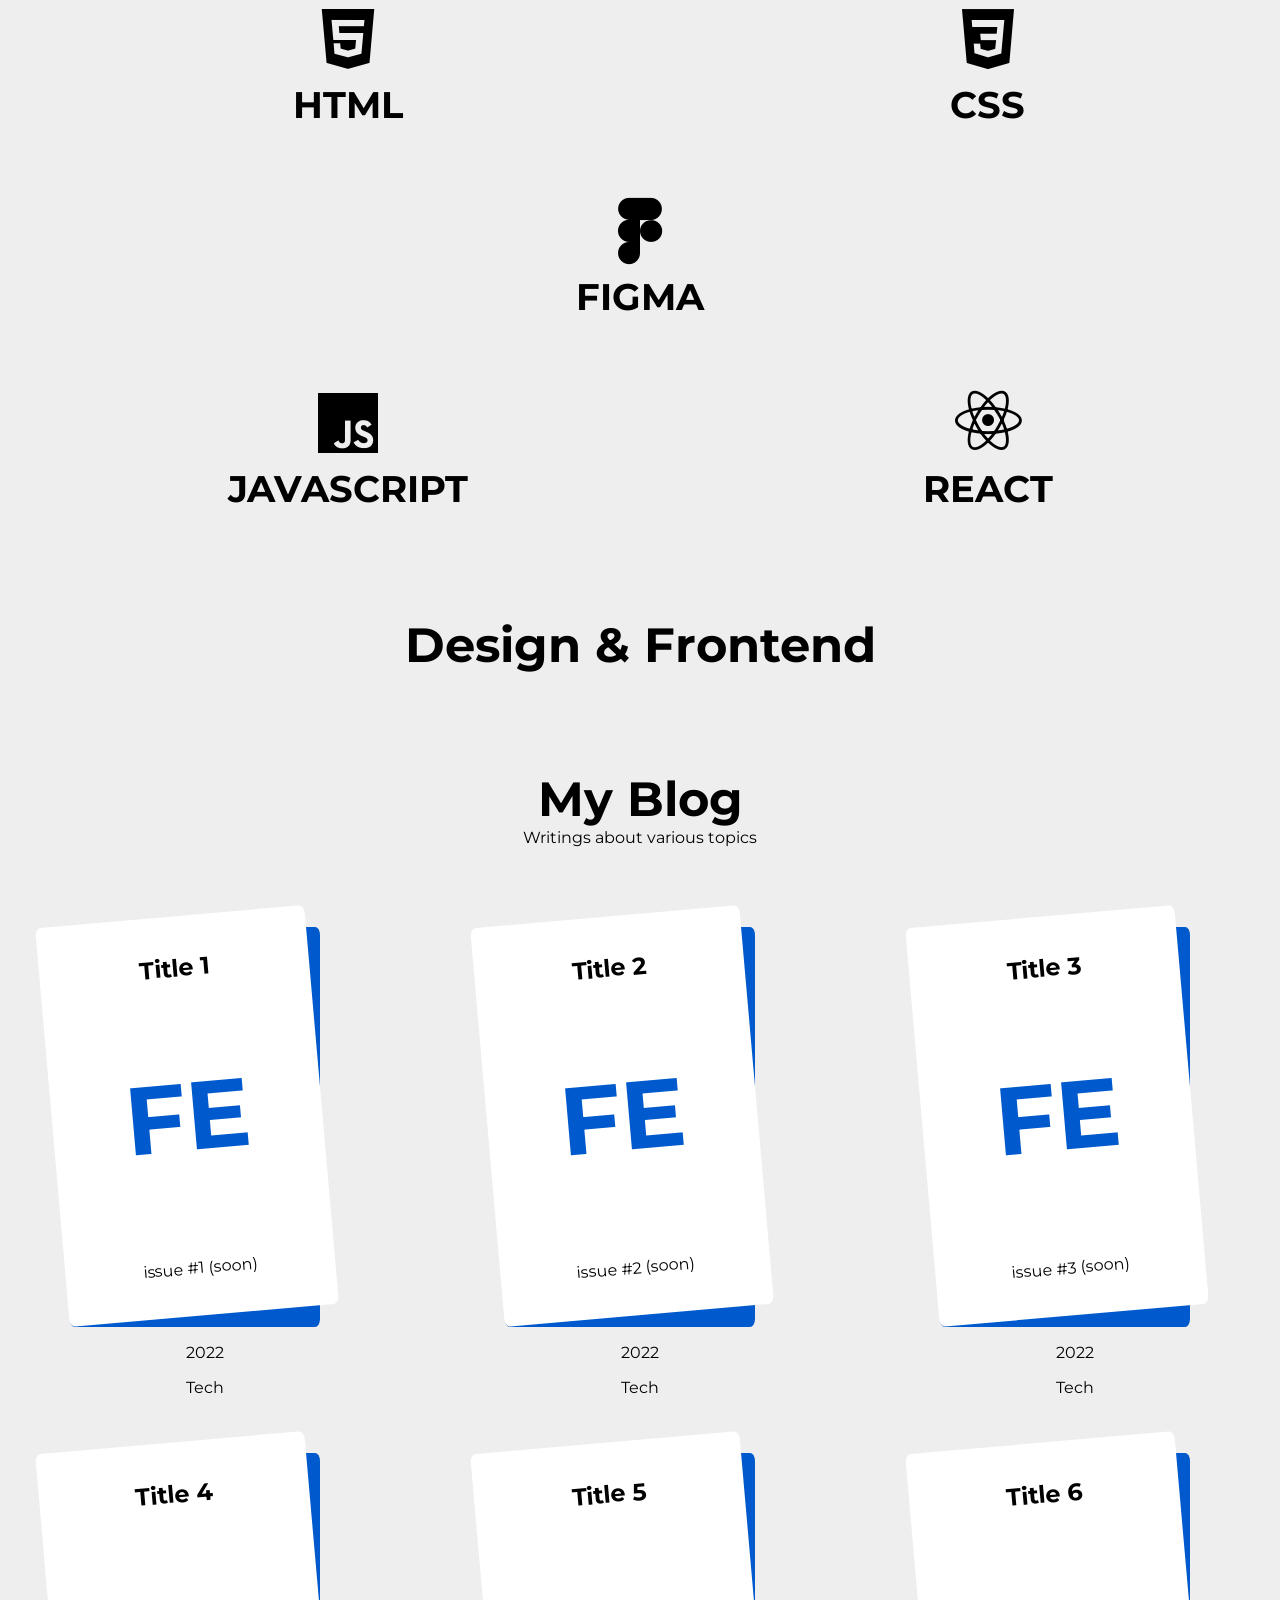
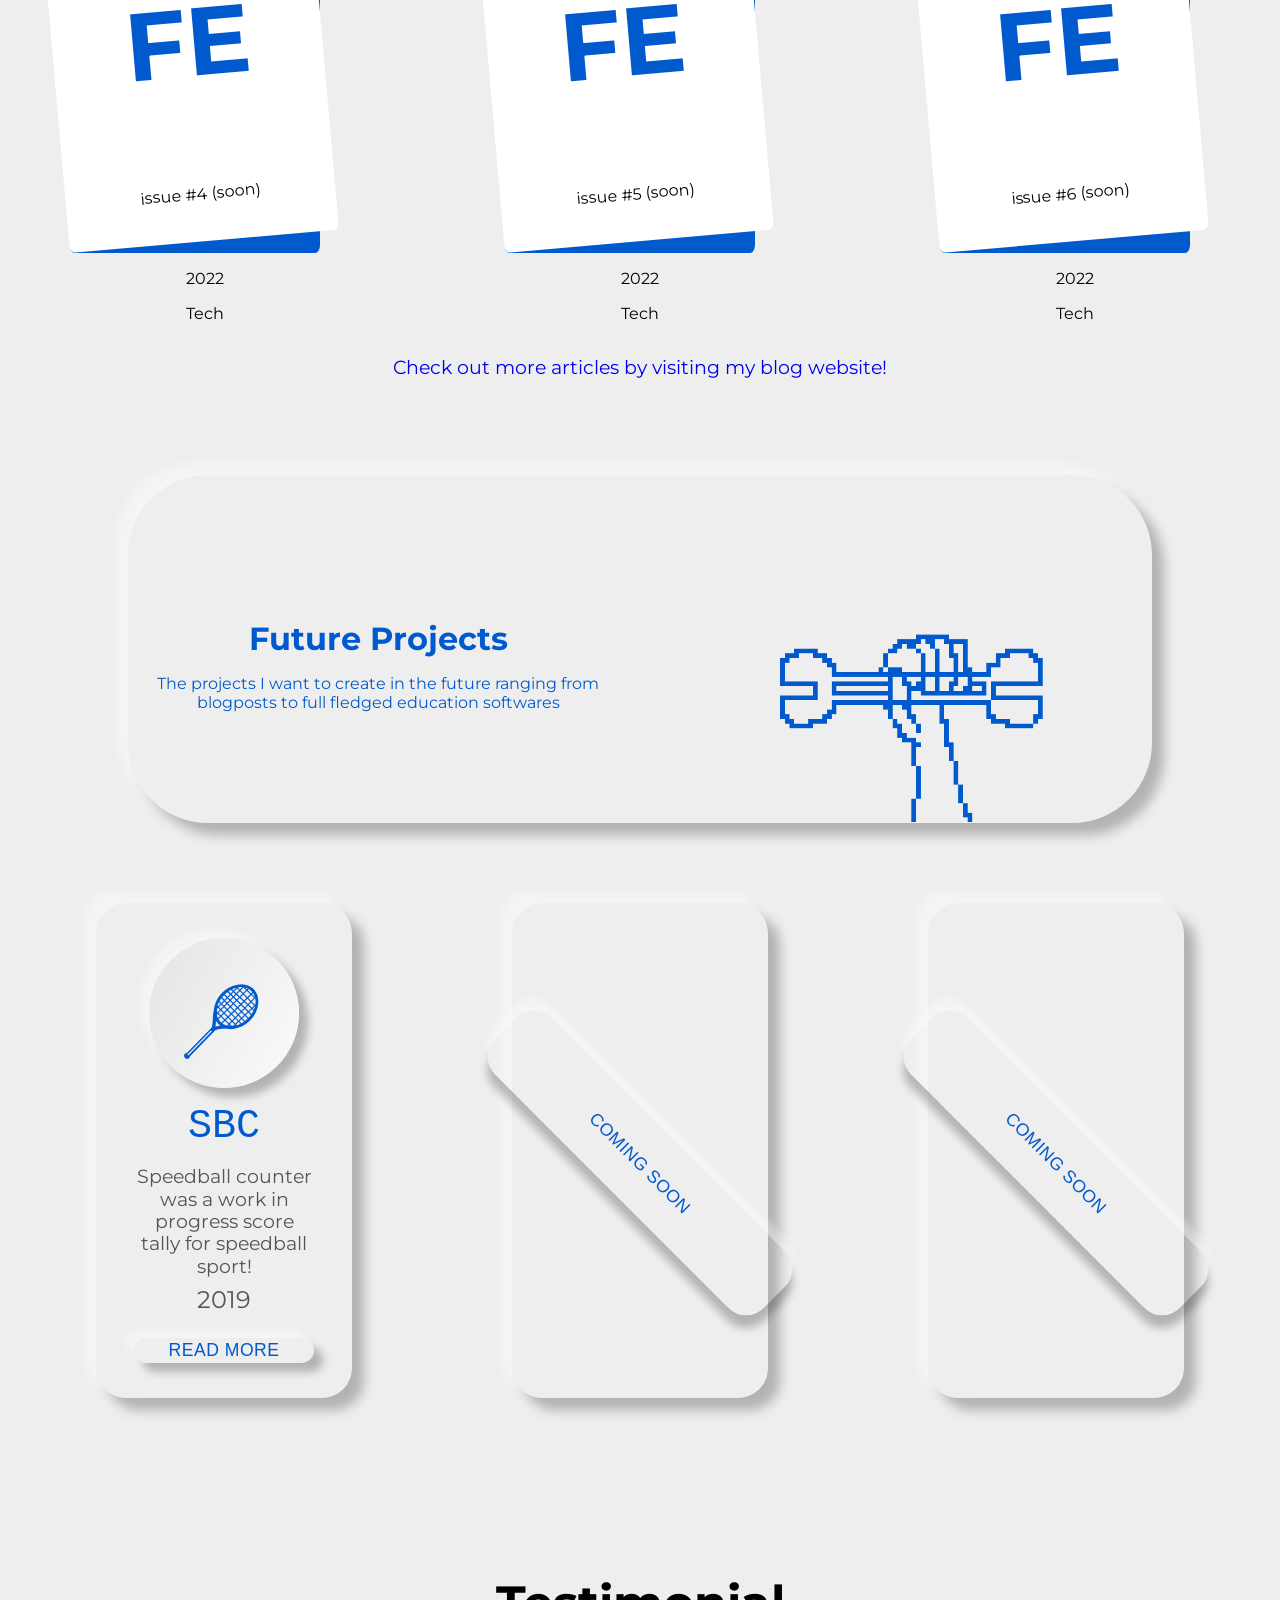
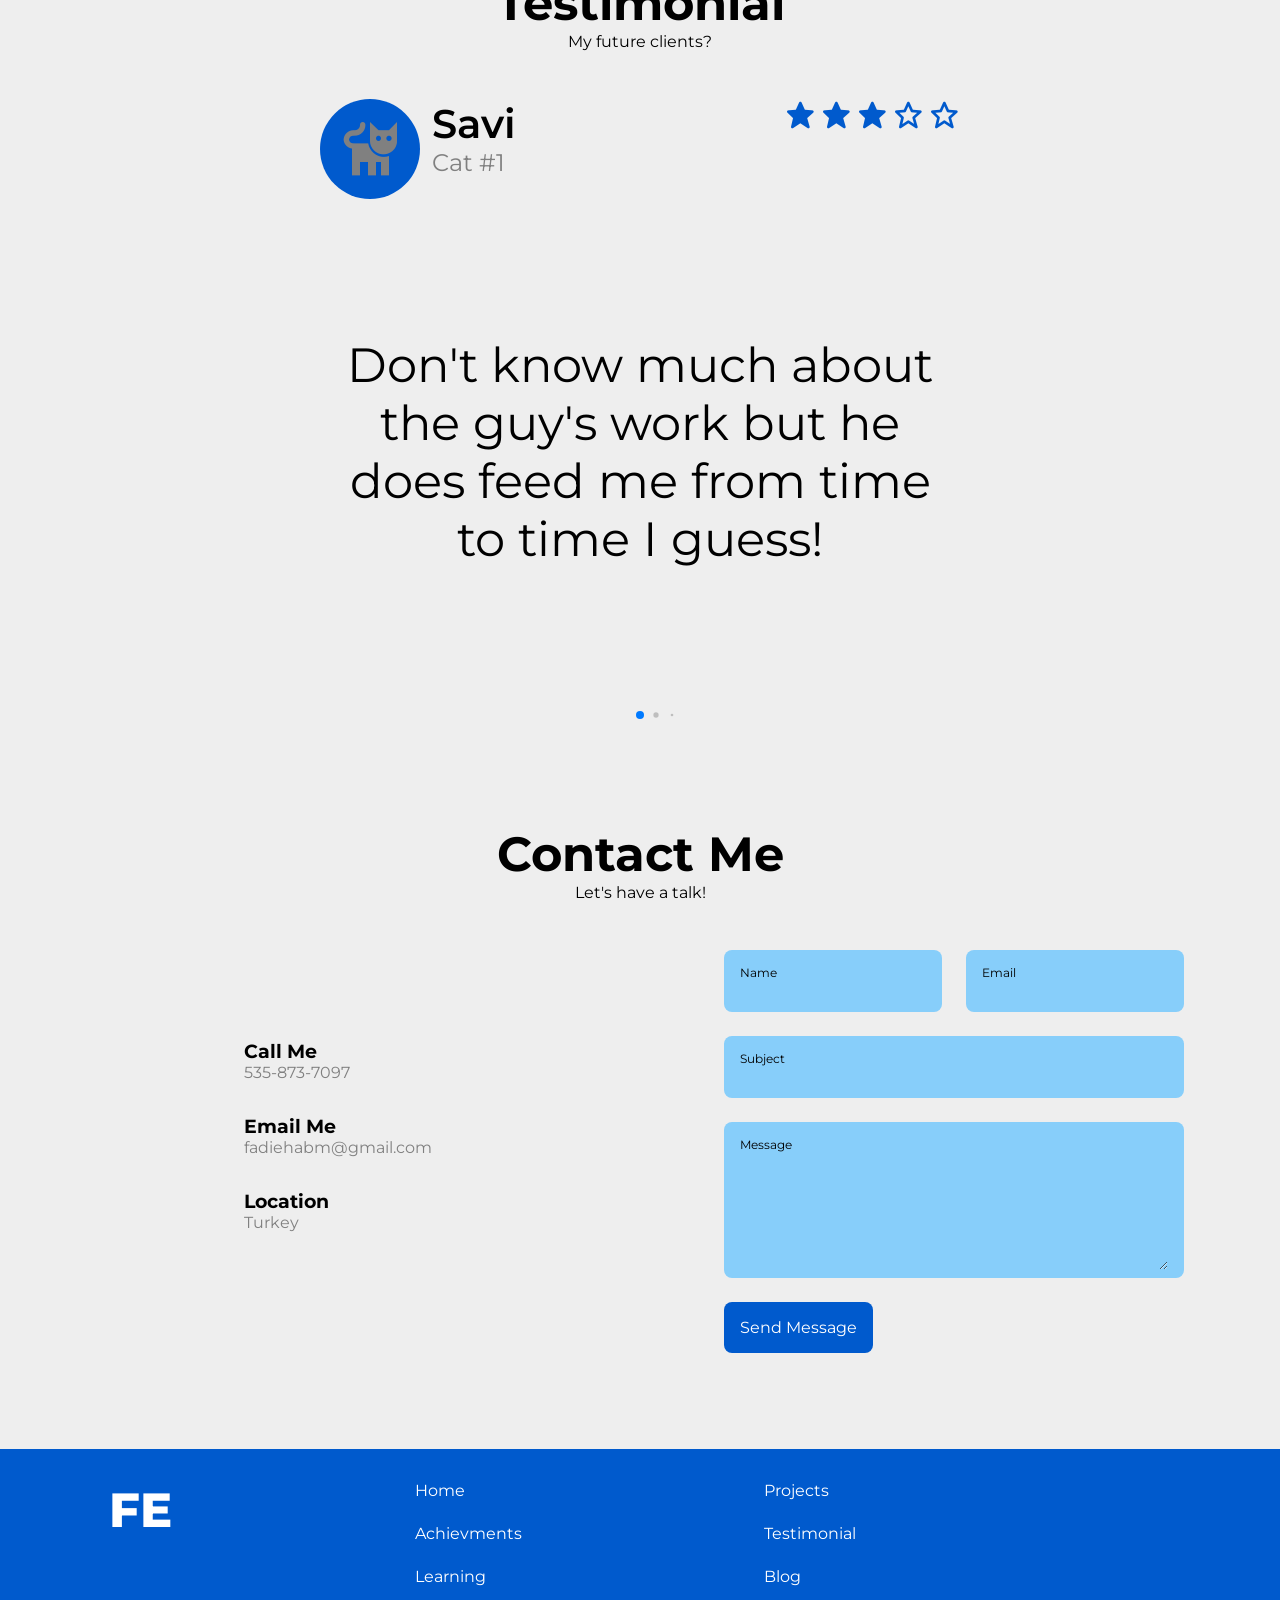
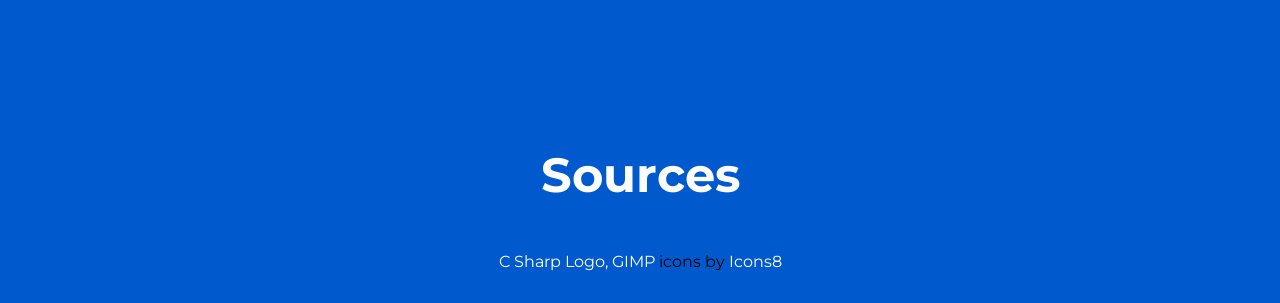
==== commit a387388c: "Add files via upload" ====
--- a/index.html
+++ b/index.html
@@ -17,7 +17,7 @@
         <!--==================== SCROLL REVEAL ====================-->
         <script src="https://unpkg.com/scrollreveal"></script>
     </head>
-    <body id="body-pd">
+    <body class="preload" id="body-pd">
         <!--==================== LOADER ====================-->
         <script src="https://cdnjs.cloudflare.com/ajax/libs/jquery/3.6.0/jquery.min.js"></script>
         <div class="loader">
@@ -25,7 +25,8 @@
             <span class="loader__text">Loading... Please wait!</span>
         </div>
         <script>
-            $(window).on('load', function(){
+            $(window).on('click', function(){
+                $("body").removeClass("preload");
                 $(".loader").slideUp(300);
                 $("main").fadeIn(0);
                 $("header").fadeIn(0);
--- a/assets/css/styles.css
+++ b/assets/css/styles.css
@@ -300,9 +300,6 @@
 .home__container{
     display: grid;
     grid-template-columns: 10% 5% 70% 15%;
-    /* column-gap: 10px;
-    row-gap: 10px; */
-    gap: 10px;
 }
 
 .home__content {
@@ -1343,4 +1340,4 @@
     .contact__inputs {
         grid-template-columns: repeat(2, 1fr);
     }
-}+}
--- a/blog/blog.css
+++ b/blog/blog.css
@@ -1,4 +1,15 @@
+/*==================== SCROLL BAR ====================*/
+.blog__page1__clicked::-webkit-scrollbar {
+    width: 0.5rem;
+}
 
+.blog__page1__clicked::-webkit-scrollbar-track {
+    background: #1e1e24;
+}
+  
+.blog__page1__clicked::-webkit-scrollbar-thumb {
+    background: white;
+}
 
 
 
@@ -9,6 +20,10 @@
     grid-template-columns: 1fr 1fr 1fr;
 }
 
+.blog__clicked {
+    grid-template-columns: 1fr;
+}
+
 .blog__cover {
     justify-self: center;
     transition: .2s;
@@ -16,9 +31,12 @@
 
 .blog__page1 {
     background: #005acd;
+    color: white;
+    padding: 20px;
     border-radius: 2%;
     width: 250px;
     height: 400px;
+    transition: .5s;
 }
 .blog__page2 { 
     background: white;
@@ -32,9 +50,27 @@
     height: 400px;
     transform: rotate(-5deg);
     transform-origin: bottom left;
+    transition: .5s;
+}
+
+.blog__page1__clicked {
+    width: 700px;
+    height: 800px;
+    transform: translateX(350px);
+    overflow: auto;
+    cursor: text;
+}
+
+.blog__page2__clicked {
+    width: 700px;
+    height: 800px;
+    margin-top: -800px;
+    transform: perspective(800px) translateZ(0px) translateX(0px) translateY(0px) rotateY(-180deg) translateX(-350px);
+    cursor: default;
 }
 
 .blog__cover__issue {
+    color: black;
     bottom: 10%;
     left: 50%;
     transform: translate(-50%, 10%);
@@ -42,6 +78,7 @@
 }
 
 .blog__cover__title {
+    color: black;
     top: 10%;
     left: 50%;
     transform: translate(-50%, -10%);
@@ -57,6 +94,17 @@
     position: absolute;
 }
 
+.blog__cover__notice {
+    display: none;
+    color: #005acd;
+    font-size: 6rem;
+    top: 50%;
+    left: 50%;
+    transform: translate(-50%, -50%) scale(-1, 1);
+    position: absolute;
+}
+
+
 .blog__date, .blog__tags {
     text-align: center;
     padding-top: 1rem;
@@ -69,6 +117,22 @@
     transform: translateY(-25px);
     cursor: pointer;
 }
+
+.blog__return__button {
+    color: #005acd;
+    display: none;
+    align-items: center;
+    justify-content: center;
+    margin-bottom: 3rem;
+    font-size: 3rem;
+    transition: .3s;
+    cursor: pointer;
+}
+
+.blog__return__button:hover {
+    transform: translateX(-1rem);
+}
+
 /*==================== FOOTER ====================*/
 .blog__footer {
     text-align: center;
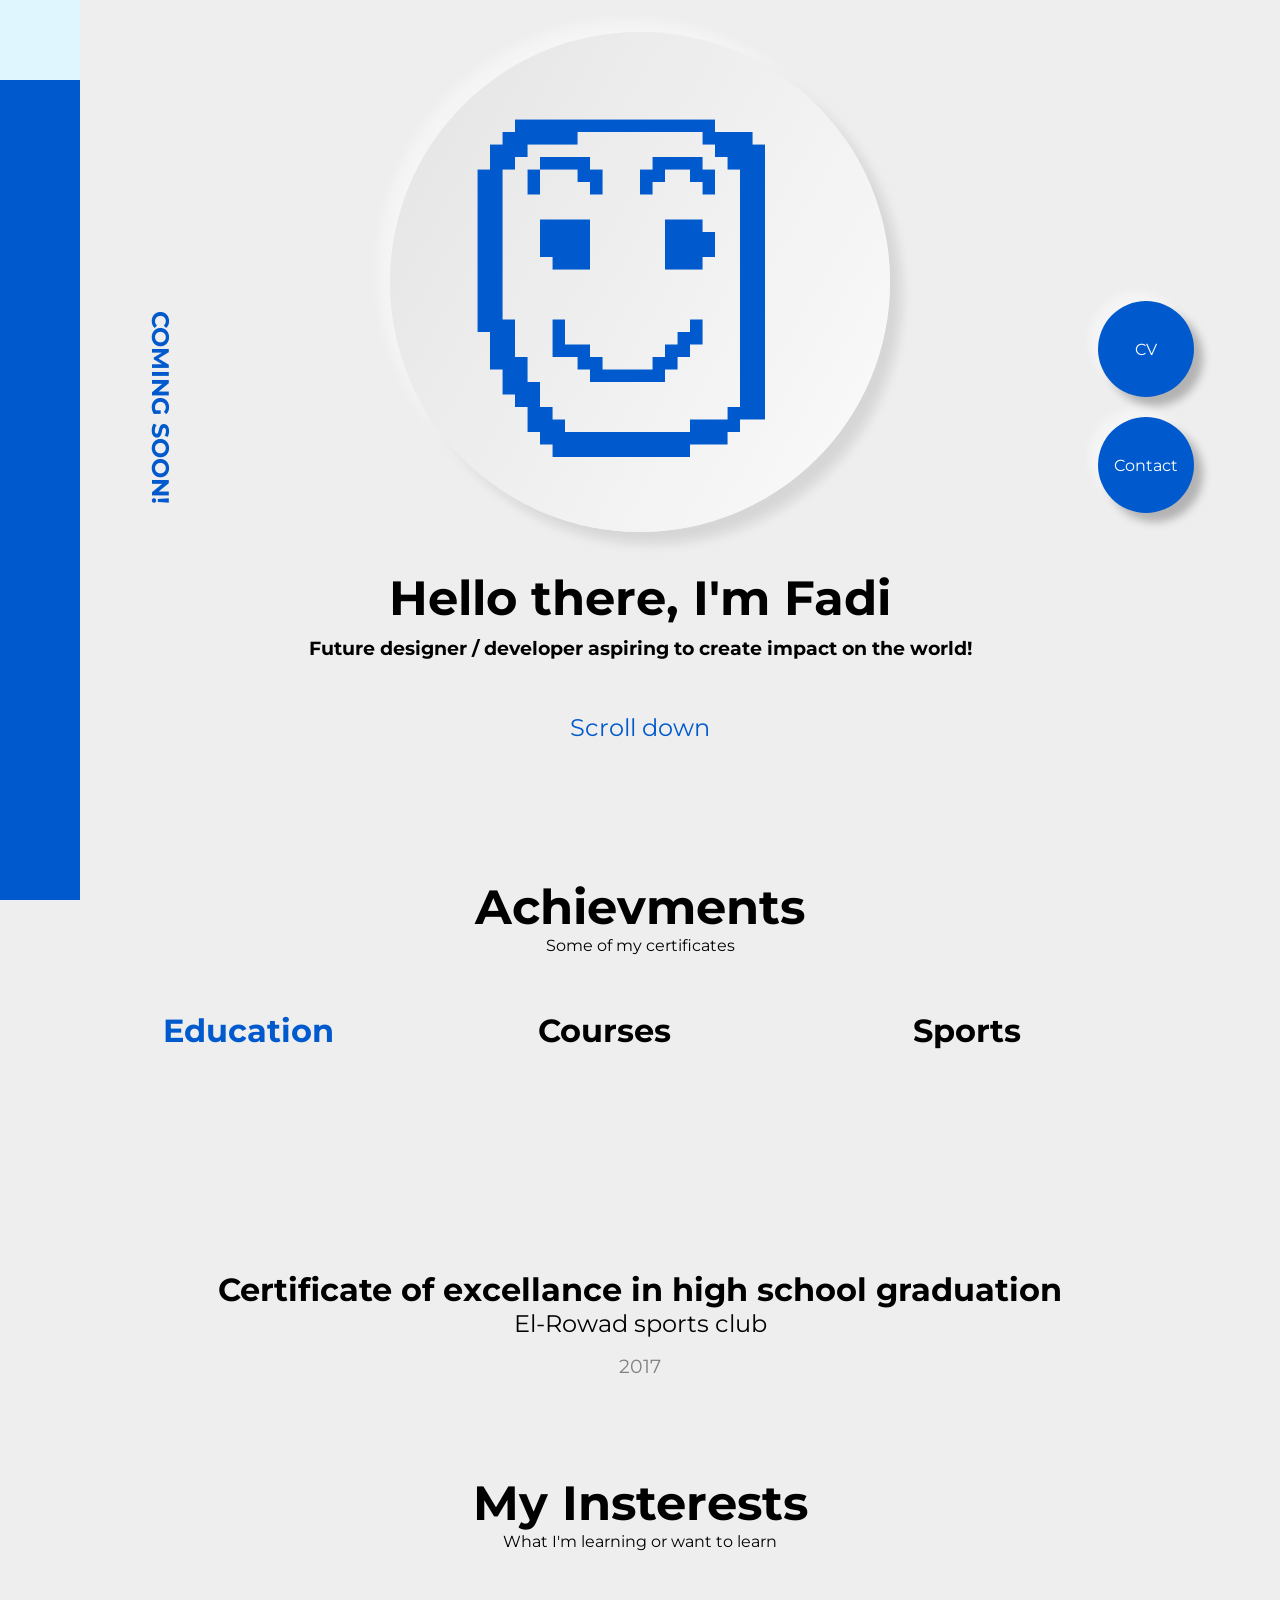
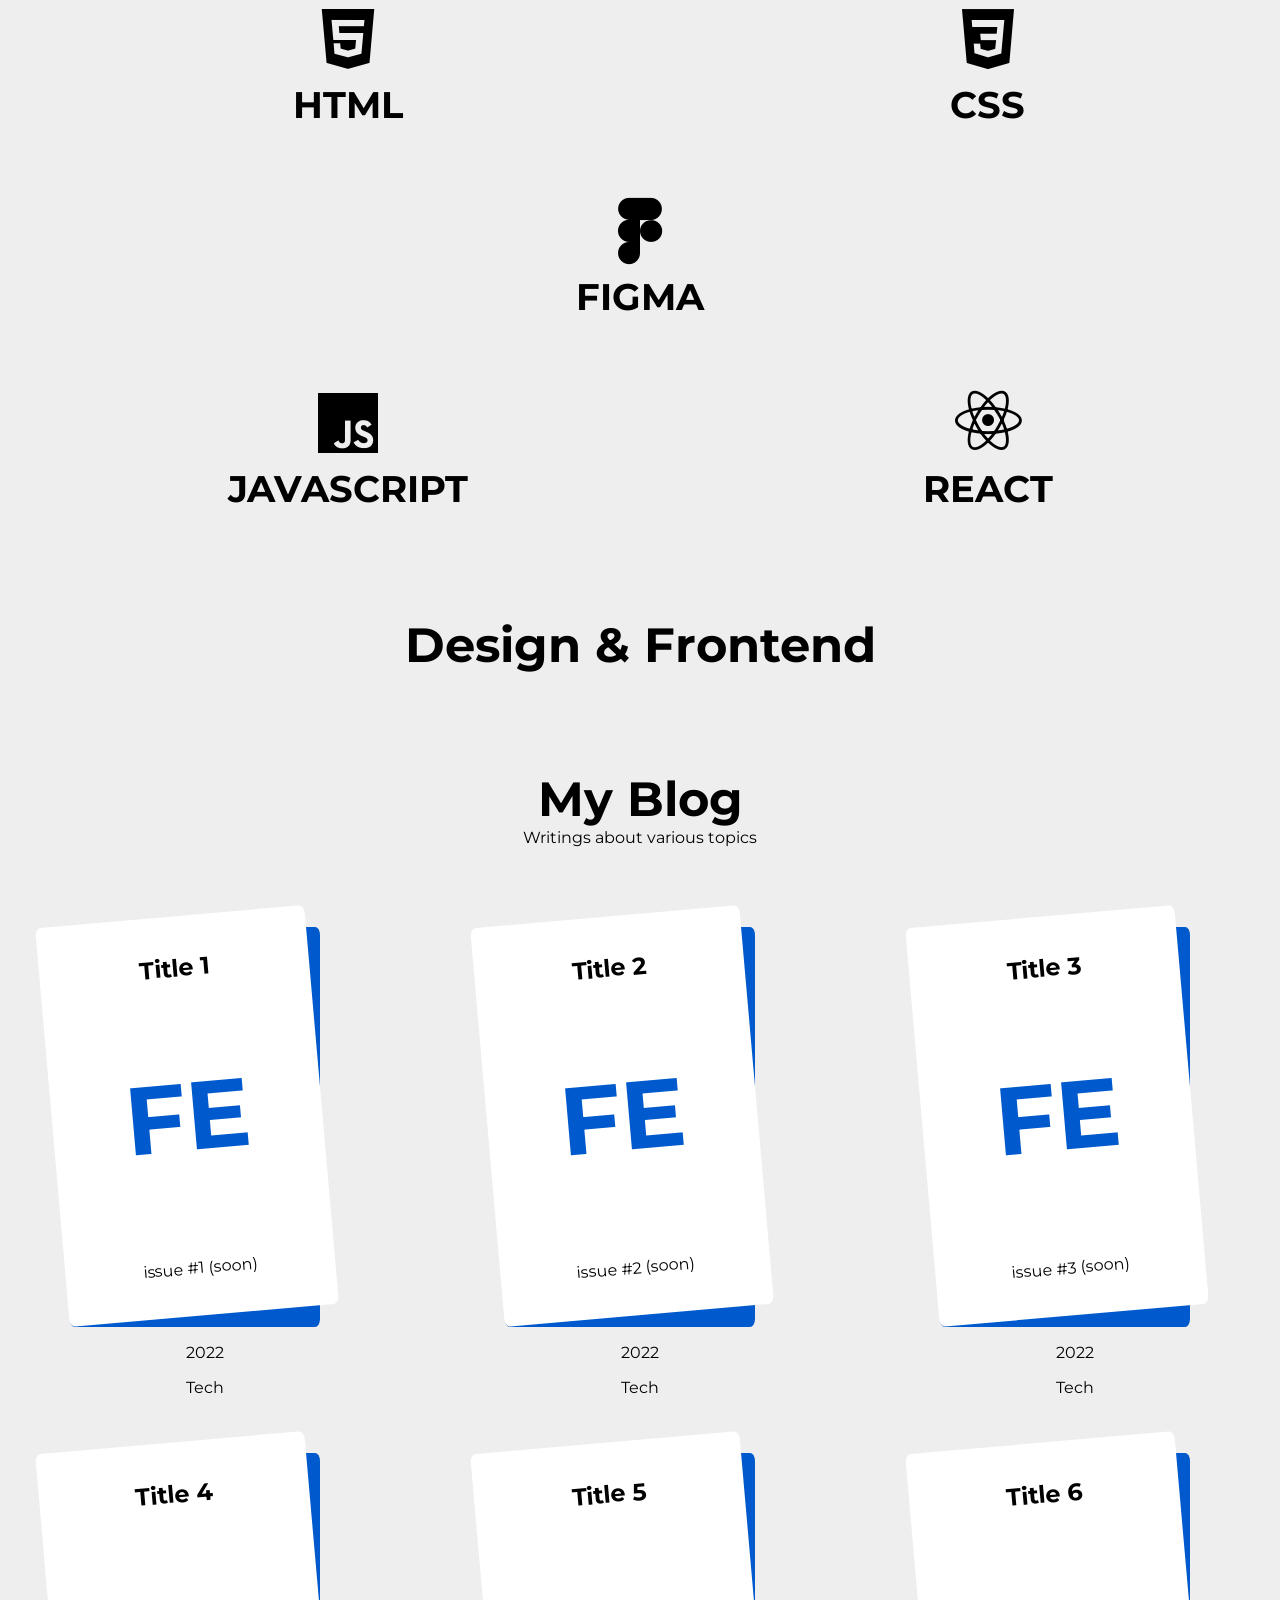
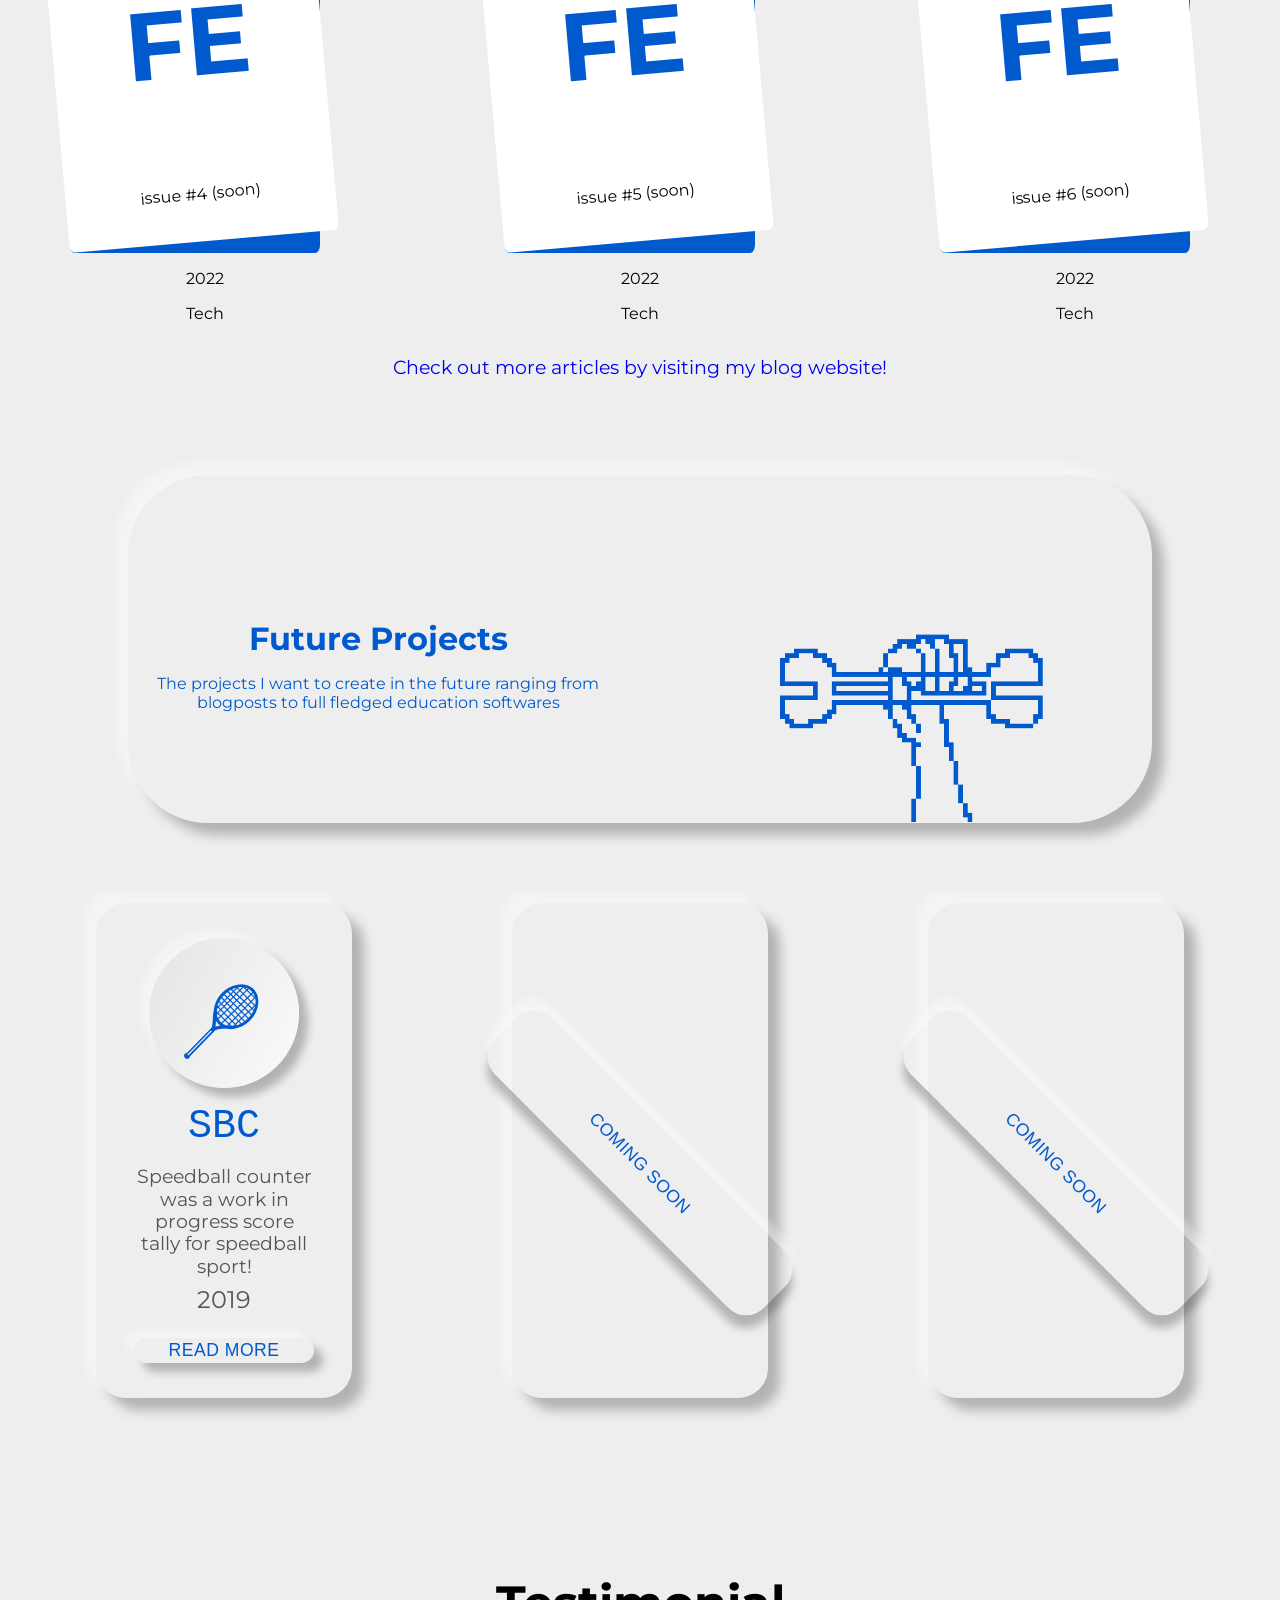
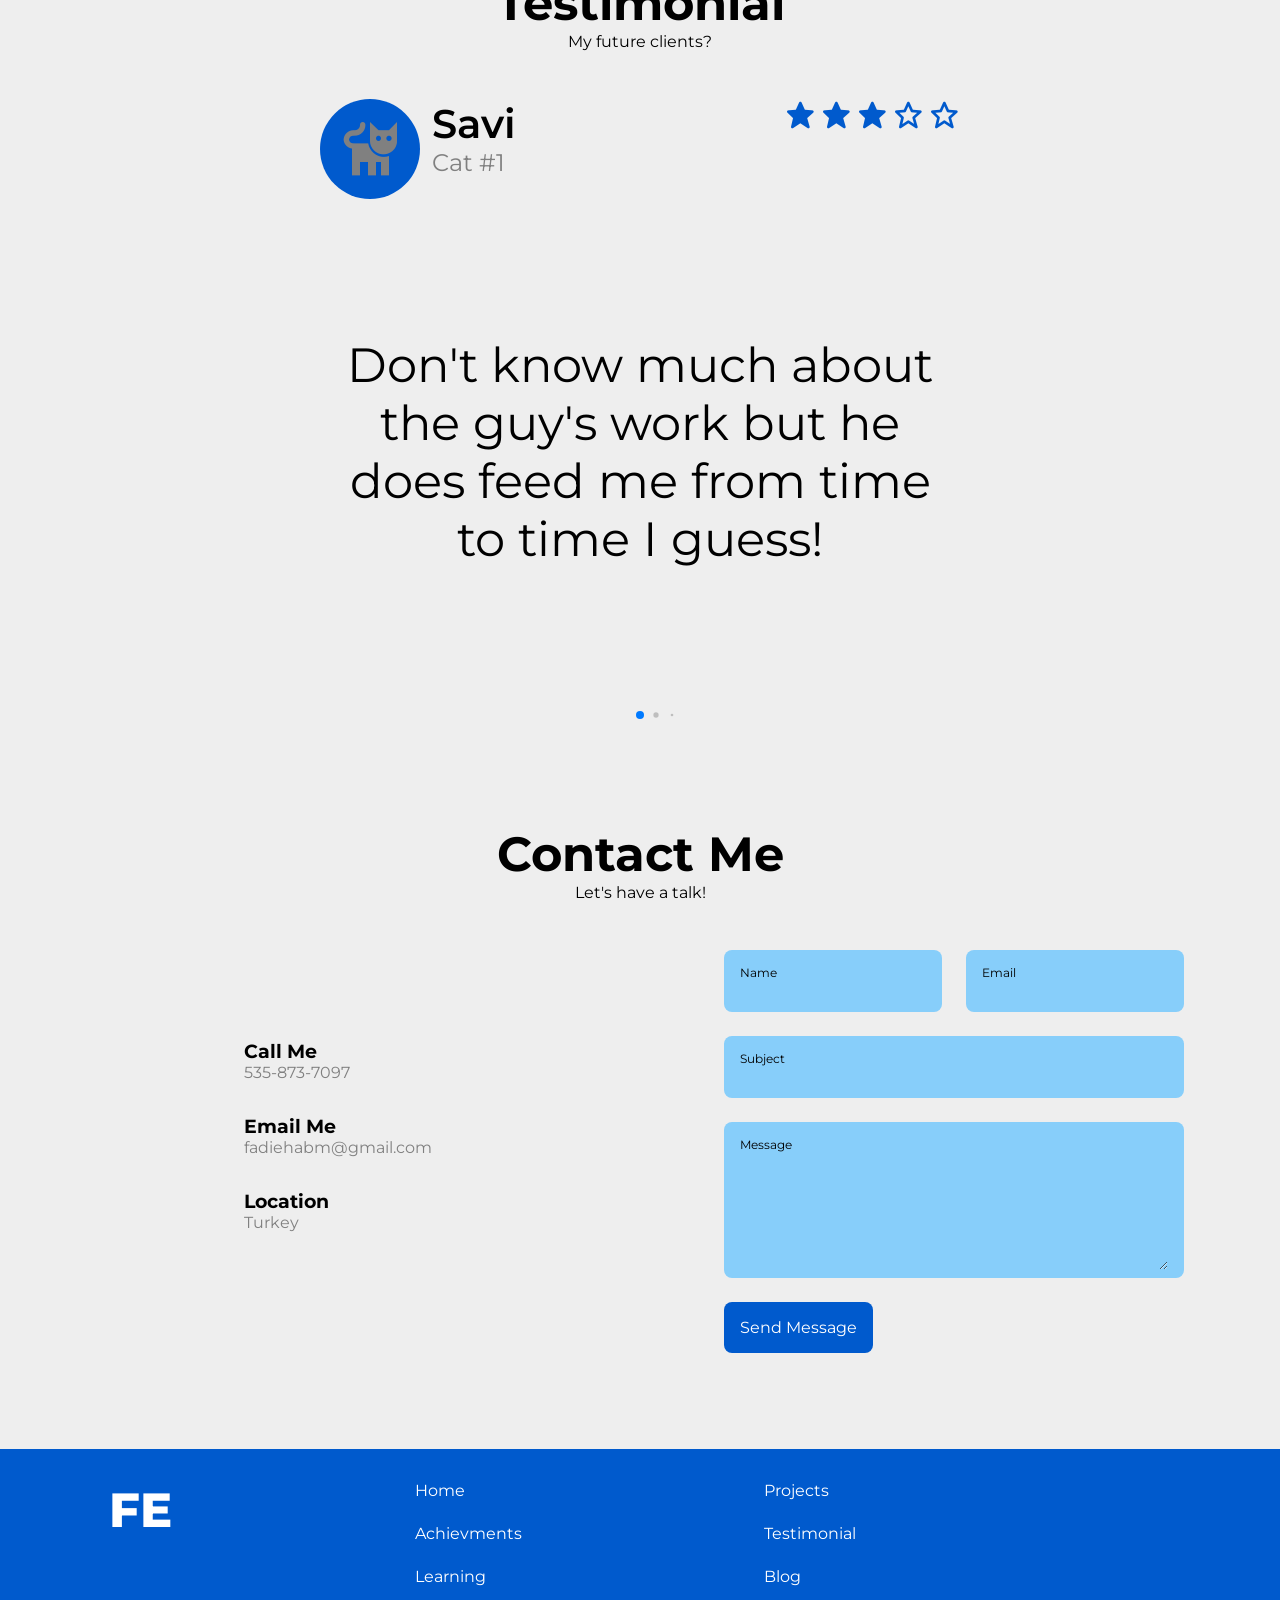
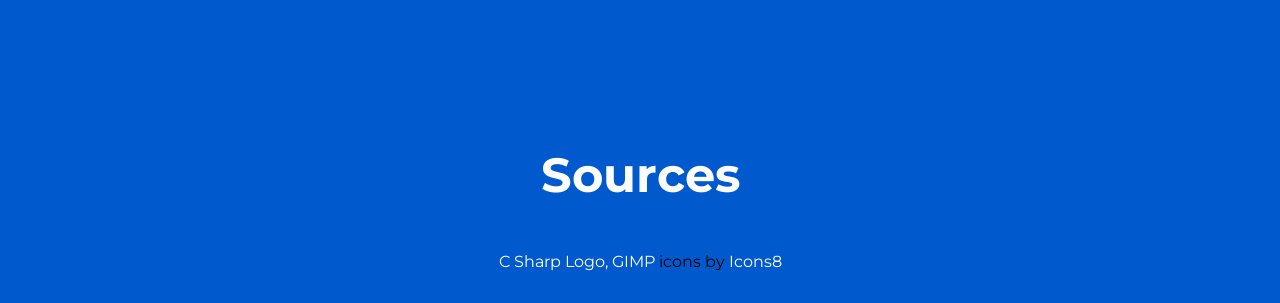
==== commit aaaab43b: "Update index.html" ====
--- a/index.html
+++ b/index.html
@@ -25,7 +25,7 @@
             <span class="loader__text">Loading... Please wait!</span>
         </div>
         <script>
-            $(window).on('click', function(){
+            $(window).on('load', function(){
                 $("body").removeClass("preload");
                 $(".loader").slideUp(300);
                 $("main").fadeIn(0);
@@ -939,4 +939,4 @@
 
         </script>
     </body>
-</html>+</html>
--- a/assets/css/styles.css
+++ b/assets/css/styles.css
@@ -141,6 +141,9 @@
 }
 
 /*==================== LOADER ====================*/
+.preload {
+    overflow: hidden;
+}
 
 
 .loader {
@@ -160,7 +163,7 @@
 .loader__logo {
     margin-bottom: 1rem;
     font-size: 4rem;
-    animation: loader_logo 1.5s infinite;
+    animation: up_down 1.5s infinite;
 }
 
 .loader__text {
@@ -169,18 +172,6 @@
 
 .loader__logo, .loader__text {
     font-weight: 900;
-}
-
-@keyframes loader_logo {
-    0% {
-        transform: translateY(0);
-    }
-    50% {
-        transform: translateY(1rem);
-    }
-    100% {
-        transform: translateY(0);
-    }
 }
   
 /*==================== NAV BAR ====================*/
@@ -401,7 +392,7 @@
 }
 
 .home__scroll-arrow {
-    animation: scroll_arrow 1.5s infinite;
+    animation: up_down 1.5s infinite;
 }
 
 .home__social-icon {
@@ -442,7 +433,7 @@
     }
 }
 
-@keyframes scroll_arrow {
+@keyframes up_down {
     0% {
         transform: translateY(0);
     }
@@ -1340,4 +1331,4 @@
     .contact__inputs {
         grid-template-columns: repeat(2, 1fr);
     }
-}
+}
